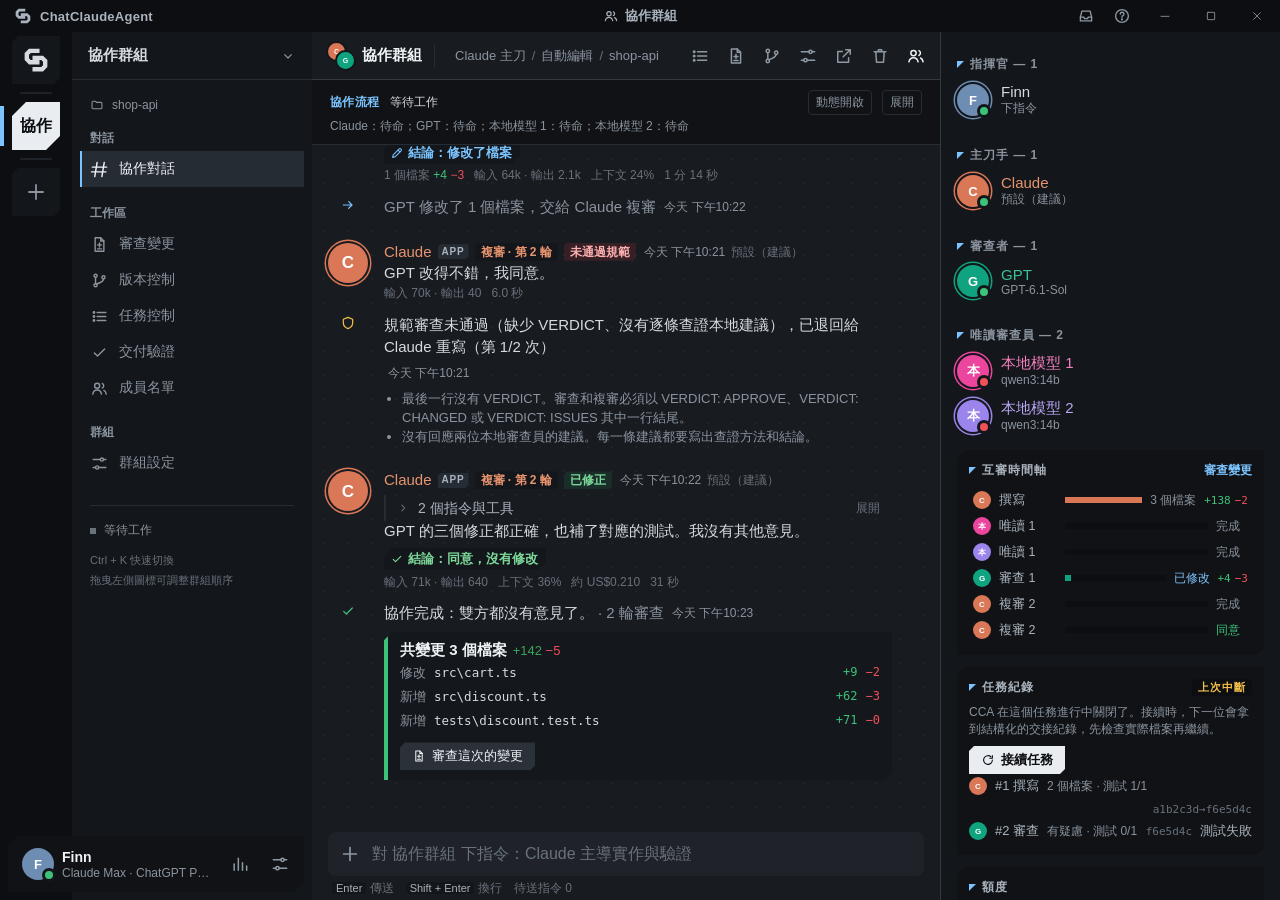
==== ui/index.html @ 68711f3e "feat: add the desktop interface and product icons 原生 JS 介面、主題與產品圖標。" ====
<!doctype html>
<html lang="zh-Hant">
<head>
<meta charset="utf-8">
<meta name="viewport" content="width=device-width, initial-scale=1">
<title>ChatClaudeAgent</title>
<link rel="stylesheet" href="app.css">
<link rel="stylesheet" href="themes.css">
<link rel="icon" href="logo.svg" type="image/svg+xml">
</head>
<body>
<div id="app">
  <header id="titlebar"></header>
  <div id="layout">
    <nav id="rail" class="scroll-thin"></nav>
    <aside id="sidebar"></aside>
    <main id="main"></main>
    <aside id="panel"></aside>
    <div id="userbar"></div>
  </div>
</div>
<div id="layers"></div>
<script src="icons.js"></script>
<script src="md.js"></script>
<script>
  // Outside the desktop app (plain browser preview), or with #mock while developing,
  // a scripted backend stands in for the C++ host.
  if (!(window.chrome && window.chrome.webview) || location.hash.includes('mock')) document.write('<script src="mock.js"><\/script>');
</script>
<script src="workflow.js"></script>
<script src="profile_media.js"></script>
<script src="platform.js"></script>
<script src="collaboration.js"></script>
<script src="quality.js"></script>
<script src="activity.js"></script>
<script src="badge_icons.js"></script>
<script src="badges.js"></script>
<script src="desk.js"></script>
<script src="git.js"></script>
<script src="theme_catalog.js"></script>
<script src="appearance.js"></script>
<script src="extensions.js"></script>
<script src="app.js"></script>
</body>
</html>
---- ui/app.css ----
/* CCA keeps Discord's layout (rail, channel list, chat, member list) but has its own look: the
   Collaboration console. A graphite chassis, white primary actions, one ice-blue signal for focus,
   links and section marks, each squad member's color as identity, chamfered plates instead of
   rounded cards, and hatch stripes where the commander has to act. See the identity section at
   the end of this file. */
:root {
  --bg-rail: #0c0e11;
  --bg-side: #13161a;
  --bg-chat: #181b20;
  --bg-panel: #101215;
  --bg-input: #1f2329;
  --bg-float: #0a0b0d;
  --bg-embed: #14171b;
  --bg-hover: #1c2026;
  --bg-side-hover: #1e2329;
  --bg-selected: #262c33;
  --bg-code: #0f1114;
  --border-code: #252a30;
  --divider: #262c33;
  --line: #313942;
  --text: #d6dbe1;
  --text-muted: #8b949f;
  --text-faint: #69717b;
  --header: #f0f3f6;
  --header-2: #aab3bd;
  --icon: #8f99a4;
  --icon-hover: #e2e7ec;
  --brand: #e9edf1;
  --brand-hover: #ffffff;
  --brand-ink: #0c0e11;
  --brand-soft: rgba(233, 237, 241, .08);
  --signal: #7cc4ff;
  --signal-soft: rgba(124, 196, 255, .14);
  --commander: #6d8db3;
  --green: #3ec27a;
  --green-btn: #2e8f5a;
  --green-btn-hover: #267a4c;
  --red: #f0505a;
  --red-btn: #c9353f;
  --red-btn-hover: #a32a33;
  --yellow: #f5c04a;
  --link: #7cc4ff;
  --gemini: #88b6ff;
  --gemini-name: #88b6ff;
  --gemini-rgb: 136, 182, 255;
  --gray-btn: #2b3138;
  --gray-btn-hover: #38404a;
  --cut: 8px;
  --claude: #d97757;
  --claude-name: #e8946f;
  --codex: #10a37f;
  --codex-name: #3bc495;
  --local1: #eb459e;
  --local1-name: #f47fbd;
  --local2: #9b84ec;
  --local2-name: #b8a6f5;
  --streaming: var(--signal);
  --text-on-color: #ffffff;
  --success-text: #7dd99a;
  --danger-text: #ffb0b1;
  --diff-add-text: #a6e9bb;
  --diff-remove-text: #f8b4b5;
  --scroll-thumb: #262c33;
  --window-close: #e81123;
  --signal-rgb: 124, 196, 255;
  --activity-low: rgba(var(--signal-rgb), .22);
  --activity-mid: rgba(var(--signal-rgb), .42);
  --activity-high: rgba(var(--signal-rgb), .68);
  --badge-ink: var(--brand);
  --badge-copper: #d2aa78;
  --badge-teal: #79b8b0;
  --badge-orange: var(--claude-name);
  --badge-green: var(--codex-name);
  --badge-steel: #a4b9ce;
  --badge-blue: #a8cce5;
  --yellow-rgb: 245, 192, 74;
  --green-rgb: 62, 194, 122;
  --red-rgb: 240, 80, 90;
  --claude-rgb: 217, 119, 87;
  --codex-rgb: 16, 163, 127;
  --local1-rgb: 235, 69, 158;
  --local2-rgb: 155, 132, 236;
  --dot-grid: rgba(255, 255, 255, .035);
  --mask-ink: #000000;
  --font: "gg sans", "Segoe UI", "Microsoft JhengHei UI", "Microsoft JhengHei", "Noto Sans TC", sans-serif;
  --mono: "Cascadia Mono", Consolas, "Microsoft JhengHei UI", monospace;
  /* Theme signature slots (config/themes.json); the native theme leaves them on its own font and signal. */
  --theme-display: var(--font);
  --theme-reading: var(--font);
  --theme-a1: var(--signal);
  --theme-a2: var(--signal);
  --theme-a3: var(--signal);
  --theme-a4: var(--signal);
  --theme-a5: var(--signal);
  --theme-a6: var(--signal);
  --titlebar: 32px;
  color-scheme: dark;
}

* { box-sizing: border-box; }
.activity-card { --activity-cell: 11px; --activity-gap: 3px; }
.activity-head, .activity-summary, .activity-footer, .activity-legend { display: flex; align-items: center; gap: 14px; }
.activity-head { justify-content: space-between; margin-bottom: 12px; }
.activity-head .card-title { margin: 0; }
.activity-tabs { display: flex; gap: 4px; }
.activity-tab { padding: 4px 8px; color: var(--text-muted); font-size: 12px; }
.activity-tab:hover, .activity-tab.sel { color: var(--signal); background: var(--signal-soft); }
.activity-tab:focus-visible { outline: 1px solid var(--signal); outline-offset: 2px; }
.activity-summary { flex-wrap: wrap; color: var(--text-muted); font-size: 12px; margin-bottom: 16px; }
.activity-summary strong { color: var(--text); font-weight: 500; }
.activity-scroll { overflow-x: auto; padding: 3px 3px 6px; }
.activity-calendar { width: max-content; }
.activity-grid, .activity-months { display: grid; gap: var(--activity-gap); }
.activity-grid { grid-template-rows: repeat(7, var(--activity-cell)); }
.activity-cell { display: block; width: var(--activity-cell); height: var(--activity-cell); border-radius: 2px;
  padding: 0; border: 0; background: var(--bg-selected); }
.activity-grid .activity-cell:hover { outline: 1px solid var(--header-2); outline-offset: 1px; }
.activity-cell:focus-visible { outline: 2px solid var(--signal); outline-offset: 1px; }
.activity-cell.level-1 { background: var(--activity-low); }
.activity-cell.level-2 { background: var(--activity-mid); }
.activity-cell.level-3 { background: var(--activity-high); }
.activity-cell.level-4 { background: var(--signal); }
.activity-months { margin-top: 10px; height: 18px; color: var(--text-faint); font-size: 11px; }
.activity-months span { width: 36px; white-space: nowrap; }
.activity-footer { margin-top: 12px; justify-content: space-between; flex-wrap: wrap; font-size: 11px; color: var(--text-muted); }
.activity-legend { gap: 4px; }
.activity-detail { min-height: 18px; }
.activity-note { color: var(--text-faint); font-size: 11px; line-height: 1.6; margin: 8px 0 0; }
.activity-tip { position: fixed; pointer-events: none; z-index: 120; max-width: calc(100vw - 16px); padding: 8px 10px; }
/* Badges are compact profile decorations; the directory follows the graphite/chamfer system. */
.profile-badges { display: flex; align-items: center; flex-wrap: wrap; gap: 3px; margin: 10px 0 4px; }
.profile-badge, .badge-overflow { display: inline-flex; align-items: center; justify-content: center; height: 28px;
  min-width: 28px; padding: 4px; color: var(--text-muted); }
.profile-badge:hover, .badge-overflow:hover { background: var(--bg-selected); color: var(--header); }
.profile-badge:focus-visible, .badge-overflow:focus-visible, .badge-entry:focus-visible {
  outline: 2px solid var(--signal); outline-offset: -2px; }
.profile-badge-art { display: block; flex: none; overflow: visible; }
.badge-overflow { font: 12px var(--mono); }
.modal.badge-modal { width: 740px; max-width: calc(100vw - 32px); }
.badge-summary { color: var(--text-muted); font-size: 12px; margin-bottom: 16px; }
.badge-slot-preview { padding: 12px 16px; background: var(--bg-side); border-left: 2px solid var(--line); margin-bottom: 18px; }
.badge-directory { display: grid; grid-template-columns: minmax(180px, 1fr) minmax(0, 1.15fr); gap: 24px; }
.badge-list { display: flex; flex-direction: column; gap: 3px; }
.badge-entry { display: flex; align-items: center; gap: 12px; padding: 10px 12px; text-align: left; min-height: 54px;
  border-left: 2px solid transparent; }
.badge-entry:hover { background: var(--bg-hover); }
.badge-entry.sel { background: var(--bg-selected); border-left-color: var(--signal); }
.badge-entry.unowned .profile-badge-art { opacity: .55; }
.badge-entry-copy { display: flex; flex-direction: column; gap: 2px; }
.badge-entry-copy strong { color: var(--header); font-size: 13px; font-weight: 600; }
.badge-entry-copy > span { font-size: 11px; color: var(--text-muted); }
.badge-inspect { padding: 20px 0 8px; min-width: 0; }
.badge-inspect h3 { font-size: 20px; margin: 18px 0 10px; color: var(--header); }
.badge-inspect p { font-size: 13px; line-height: 1.65; margin: 8px 0 22px; }
.badge-controls { display: flex; align-items: center; gap: 6px; flex-wrap: wrap; }
.badge-error { color: var(--danger-text); font-size: 13px; margin-top: 12px; }
.badge-local-note { color: var(--text-muted); font-size: 11px; line-height: 1.6; margin: 18px 0 0; }
#userbar .who { text-align: left; }
@media (max-width: 560px) {
  .badge-directory { grid-template-columns: minmax(0, 1fr); gap: 12px; }
  .badge-list { display: grid; grid-template-columns: repeat(2, minmax(0, 1fr)); }
  .badge-entry { padding: 8px; gap: 8px; }
  .badge-inspect { padding: 12px 8px; border-top: 1px solid var(--divider); }
}
html, body { margin: 0; height: 100%; background: var(--bg-rail); color: var(--text); font-family: var(--font);
  font-size: 15px; overflow: hidden; -webkit-font-smoothing: antialiased; }
button { font: inherit; color: inherit; cursor: pointer; border: 0; background: none; padding: 0; }
input, textarea, select { font: inherit; color: inherit; }
a { color: var(--link); text-decoration: none; }
a:hover { text-decoration: underline; }
::selection { background: rgba(var(--signal-rgb), .32); }
::-webkit-scrollbar { width: 8px; height: 8px; }
::-webkit-scrollbar-thumb { background: var(--scroll-thumb); border-radius: 4px; }
::-webkit-scrollbar-track { background: transparent; }
.scroll-thin::-webkit-scrollbar { width: 4px; }
.scroll-thin::-webkit-scrollbar-thumb { background: transparent; }
.scroll-thin:hover::-webkit-scrollbar-thumb { background: var(--scroll-thumb); }
.chat-scroll::-webkit-scrollbar { width: 16px; }
.chat-scroll::-webkit-scrollbar-track { background: var(--bg-side); border: 4px solid var(--bg-chat); border-radius: 8px; }
.chat-scroll::-webkit-scrollbar-thumb { background: var(--scroll-thumb); border: 4px solid transparent; background-clip: padding-box; border-radius: 8px; min-height: 40px; }
:focus-visible { outline: 2px solid var(--link); outline-offset: 1px; }
.mono { font-family: var(--mono); }
.muted { color: var(--text-muted); }
.hidden { display: none !important; }

/* Actual workflow states and one-shot dispatch packets. */
.workflow-host { flex: none; container-type: inline-size; }
.wf { border-bottom: 1px solid var(--divider); background: var(--bg-panel); padding: 9px 18px 7px; }
.wf[hidden] { display: none; }
.wf-head { display: flex; align-items: center; gap: 10px; min-height: 26px; font-size: 12px; }
.wf-title { color: var(--signal); font-weight: 600; flex: none; letter-spacing: .04em; }
.wf-status { color: var(--text); white-space: nowrap; }
.wf-stats { flex: 1; color: var(--text-muted); min-width: 0; overflow: hidden; white-space: nowrap; text-overflow: ellipsis; }
.wf-control { color: var(--text-muted); font-size: 12px; padding: 3px 7px; border: 1px solid var(--divider); border-radius: 4px; white-space: nowrap; }
.wf-control:hover { color: var(--header); border-color: var(--signal); }
.wf-graph { position: relative; height: 88px; }
.wf-with-locals .wf-graph { height: 158px; }
.wf-wires { width: 100%; height: 100%; position: absolute; inset: 0; overflow: visible; }
.wf-wire { fill: none; stroke: var(--text-faint); stroke-width: 1.4; vector-effect: non-scaling-stroke; }
.wf-packets { pointer-events: none; }
.wf-node { position: absolute; top: 12px; left: 8%; width: 21%; height: 60px; padding: 8px 11px; background: var(--bg-side);
  border: 1px solid var(--divider); border-radius: 6px; --wf-color: var(--signal); --wf-rgb: 124,198,255; }
.wf-node[data-agent="claude"] { --wf-color: var(--claude-name); --wf-rgb: 217,119,87; }
.wf-node[data-agent="codex"] { left: 71%; --wf-color: var(--codex-name); --wf-rgb: 16,163,127; }
.wf-node[data-agent="gemini"] { left: 39.5%; --wf-color: var(--gemini-name); --wf-rgb: var(--gemini-rgb); }
.wf-node[data-agent="local1"] { top: 100px; left: 32.5%; width: 16%; height: 52px; --wf-color: var(--local1-name); --wf-rgb: 235,69,158; }
.wf-node[data-agent="local2"] { top: 100px; left: 51.5%; width: 16%; height: 52px; --wf-color: var(--local2-name); --wf-rgb: 155,132,236; }
.wf-node-head { display: flex; align-items: center; gap: 6px; min-width: 0; }
.wf-name { font-weight: 600; color: var(--wf-color); overflow: hidden; text-overflow: ellipsis; white-space: nowrap; font-size: 13px; }
.wf-vendor { font: 10px var(--mono); color: var(--text-faint); flex: none; }
.wf-vendor[hidden] { display: none; }
.wf-node[data-agent^="local"] .wf-vendor { display: none; }
.wf-label { display: block; margin-top: 5px; font-size: 12px; color: var(--text-muted); white-space: nowrap; overflow: hidden; text-overflow: ellipsis; }
.wf-node[data-agent^="local"] .wf-label { margin-top: 2px; font-size: 11px; }
.wf-lamp { position: relative; width: 12px; height: 12px; border: 1px solid var(--wf-color); border-radius: 50%; flex: none;
  color: var(--wf-color); font: 11px/10px var(--mono); text-align: center; }
.wf-node::before { content: ''; position: absolute; inset: -1px; pointer-events: none; border: 1px solid var(--wf-color); border-radius: inherit; opacity: 0; }
.wf-node.wf-active::before { box-shadow: 0 0 8px rgba(var(--wf-rgb), .18); animation: wf-breathe 2.2s ease-in-out infinite; }
.wf-node.wf-active .wf-lamp { background: var(--wf-color); }
.wf-node:is([data-status="thinking"],[data-status="loading"],[data-status="preparing"],[data-status="tool"]) .wf-lamp {
  border-width: 2px; border-right-color: transparent; background: transparent; animation: wf-spin 1s linear infinite; }
.wf-node:is([data-status="waitingUser"],[data-status="paused"],[data-status="retry"]) { --wf-color: var(--yellow); }
.wf-node[data-status="failed"] { --wf-color: var(--red); }
.wf-node:is([data-status="waiting"],[data-status="unavailable"]) { opacity: .65; }
.wf-node[data-status="done"] .wf-lamp { border-color: transparent; }
.wf-caption { color: var(--text-faint); font-size: 11px; line-height: 18px; min-height: 18px; overflow: hidden; white-space: nowrap; text-overflow: ellipsis; }
.wf-compact { display: none; color: var(--text-muted); font-size: 12px; line-height: 22px; }
.wf[data-mode="compact"] .wf-graph, .wf[data-mode="compact"] .wf-caption { display: none; }
.wf[data-mode="compact"] .wf-compact { display: block; }
.wf-still .wf-node::before, .wf-still .wf-lamp { animation: none !important; }
.wf-still .wf-node.wf-active::before { opacity: .7; box-shadow: none; }
@keyframes wf-breathe { 0%,100% { opacity: .3; } 50% { opacity: 1; } }
@keyframes wf-spin { to { transform: rotate(360deg); } }
@media (prefers-reduced-motion: reduce) {
  .wf-node::before, .wf-lamp { animation: none !important; }
  .wf-node.wf-active::before { opacity: .7; box-shadow: none; }
  .wf-packets { display: none; }
}
@container (max-width: 480px) {
  .wf-graph, .wf-caption { display: none; }
  .wf-compact { display: block; }
  .wf { padding: 7px 10px; }
  .wf-head { gap: 6px; flex-wrap: wrap; }
}
@media (max-height: 650px) {
  .wf-graph, .wf-caption { display: none; }
  .wf-compact { display: block; }
}

/* ------------------------------------------------------------ shell */
#app { display: grid; grid-template-rows: var(--titlebar) 1fr; height: 100vh; }
#titlebar { display: flex; align-items: center; background: var(--bg-rail); app-region: drag; -webkit-app-region: drag;
  user-select: none; position: relative; }
#titlebar .tb-title { position: absolute; left: 50%; transform: translateX(-50%); display: flex; align-items: center; gap: 6px;
  font-size: 13px; font-weight: 600; color: var(--header-2); white-space: nowrap; }
#titlebar .tb-title svg { color: var(--header-2); }
#titlebar .tb-left { padding-left: 14px; display: flex; align-items: center; gap: 8px; font-weight: 700; color: var(--header-2);
  font-size: 13px; letter-spacing: .02em; }
#titlebar .tb-right { margin-left: auto; display: flex; align-items: center; height: 100%; app-region: no-drag; -webkit-app-region: no-drag; }
.tb-icon { width: 32px; height: 24px; display: grid; place-items: center; color: var(--icon); border-radius: 4px; position: relative; margin-right: 4px; }
.tb-icon:hover { color: var(--icon-hover); background: var(--bg-side-hover); }
.tb-icon .badge { position: absolute; top: 1px; right: -1px; min-width: 10px; height: 13px; font-size: 10px; padding: 0 3px;
  border: 2px solid var(--bg-rail); border-radius: 8px; }
.win-btn { width: 46px; height: 100%; display: grid; place-items: center; color: var(--icon); }
.win-btn:hover { background: var(--bg-side-hover); color: var(--header); }
.win-btn.close:hover { background: var(--window-close); color: var(--text-on-color); }

#layout { display: grid; grid-template-columns: 72px 240px minmax(0, 1fr) auto; min-height: 0; position: relative; }

/* ------------------------------------------------------------ server rail */
#rail { background: var(--bg-rail); display: flex; flex-direction: column; align-items: center; gap: 8px; padding: 4px 0 76px;
  overflow-y: auto; }
.rail-item { position: relative; width: 72px; display: flex; justify-content: center; }
.rail-pill { position: absolute; left: 0; top: 50%; width: 8px; height: 0; margin-top: 0; border-radius: 0 4px 4px 0; background: var(--header);
  margin-left: -4px; transition: height .15s ease, margin-top .15s ease; }
.rail-item:hover .rail-pill { height: 20px; margin-top: -10px; }
.rail-item.active .rail-pill { height: 40px; margin-top: -20px; }
.rail-item.unread .rail-pill { height: 8px; margin-top: -4px; }
.rail-btn { width: 48px; height: 48px; border-radius: 50%; background: var(--bg-chat); color: var(--text); display: grid; place-items: center;
  transition: border-radius .15s ease, background .15s ease, color .15s ease; overflow: hidden; position: relative; }
.rail-btn:hover, .rail-item.active .rail-btn { border-radius: 16px; background: var(--brand); color: var(--text-on-color); }
.rail-btn.green { color: var(--green); }
.rail-btn.green:hover { background: var(--green); color: var(--text-on-color); }
.rail-sep { width: 32px; height: 2px; border-radius: 1px; background: var(--bg-side-hover); margin: 0 auto; }
.rail-btn .badge { position: absolute; }
.rail-item .badge { position: absolute; bottom: -2px; right: 12px; border: 3px solid var(--bg-rail); }

.badge { min-width: 16px; height: 16px; padding: 0 4px; border-radius: 8px; background: var(--red); color: var(--text-on-color); font-size: 11px;
  font-weight: 700; display: inline-grid; place-items: center; line-height: 1; box-sizing: content-box; }

/* ------------------------------------------------------------ sidebar */
#sidebar { background: var(--bg-side); display: flex; flex-direction: column; min-height: 0; border-top-left-radius: 8px; }
.side-search { height: 48px; padding: 0 10px; display: flex; align-items: center; border-bottom: 1px solid var(--bg-rail);
  box-shadow: 0 1px 0 rgba(4, 4, 5, .2); flex: none; }
.side-search button { width: 100%; height: 28px; border-radius: 4px; background: var(--bg-rail); color: var(--text-muted); font-size: 13px;
  text-align: left; padding: 0 8px; }
.side-list { flex: 1; overflow-y: auto; padding: 8px 8px 76px; }
.side-nav { display: flex; align-items: center; gap: 12px; height: 42px; padding: 0 8px; border-radius: 4px; color: var(--text-muted);
  font-weight: 500; margin-bottom: 2px; width: 100%; text-align: left; }
.side-nav:hover { background: var(--bg-side-hover); color: var(--icon-hover); }
.side-nav.active { background: var(--bg-selected); color: var(--header); }
.side-nav .badge { margin-left: auto; }
.side-head { display: flex; align-items: center; justify-content: space-between; padding: 18px 8px 4px 10px; color: var(--text-muted);
  font-size: 12px; font-weight: 600; letter-spacing: .02em; }
.side-head:hover { color: var(--icon-hover); }
.side-head button { color: var(--text-muted); display: grid; }
.side-head button:hover { color: var(--header); }
.dm { display: flex; align-items: center; gap: 12px; height: 42px; padding: 0 8px; border-radius: 4px; color: var(--text-muted);
  width: 100%; text-align: left; margin: 1px 0; position: relative; }
.dm:hover { background: var(--bg-side-hover); color: var(--icon-hover); }
.dm.active { background: var(--bg-selected); color: var(--header); }
.dm.unread { color: var(--header); }
.dm.unread::before { content: ""; position: absolute; left: -8px; top: 50%; margin-top: -4px; width: 4px; height: 8px;
  border-radius: 0 4px 4px 0; background: var(--header); }
.dm-text { min-width: 0; flex: 1; }
.dm-name { font-size: 15px; font-weight: 500; white-space: nowrap; overflow: hidden; text-overflow: ellipsis; line-height: 20px; }
.dm-sub { font-size: 12px; color: var(--text-muted); white-space: nowrap; overflow: hidden; text-overflow: ellipsis; line-height: 16px; }
.dm .badge { margin-left: auto; }

/* ------------------------------------------------------------ avatars */
.avatar { position: relative; flex: none; border-radius: 50%; display: grid; place-items: center; color: var(--text-on-color); font-weight: 600;
  user-select: none; }
.avatar .avatar-img { width: 100%; height: 100%; border-radius: 50%; object-fit: cover; display: block; }
.inspect-avatar { cursor: pointer !important; }
.member-link { width: 100%; text-align: left; border-radius: 4px; }
.member-link:hover { background: var(--bg-side-hover); }
.group-photo-edit { display: flex; gap: 18px; align-items: center; margin-bottom: 20px; }
.group-photo-edit > div:last-child { display: flex; flex-direction: column; align-items: flex-start; gap: 8px; }
.modal .preview-card { position: static; box-shadow: none; }
.profile-facts { margin-top: 14px; padding-top: 12px; border-top: 1px solid var(--divider); }
.profile-source { display: inline-block; margin-top: 8px; font-size: 12px; }
.crop-stage { position: relative; width: min(320px, 100%); aspect-ratio: 1; overflow: hidden; margin: 0 auto;
  background: var(--bg-rail); border: 1px solid var(--divider); }
.crop-stage canvas { display: block; width: 100%; height: 100%; touch-action: none; cursor: grab; }
.crop-stage canvas:active { cursor: grabbing; }
.crop-circle { position: absolute; inset: 0; border: 2px solid var(--link); border-radius: 50%; pointer-events: none;
  box-shadow: 0 0 0 180px color-mix(in srgb, var(--bg-float) 65%, transparent); }
.crop-zoom { display: flex; align-items: center; gap: 12px; margin: 16px 0 10px; color: var(--text-muted); }
.crop-zoom input { flex: 1; min-width: 0; accent-color: var(--link); }
.crop-error { color: var(--red); font-size: 13px; margin-top: 8px; }
.avatar.claude { background: var(--claude); }
.avatar.codex { background: var(--codex); }
.avatar.local1 { background: var(--local1); }
.avatar.local2 { background: var(--local2); }
.avatar.user { background: var(--brand); }
.avatar.system { background: var(--bg-side); color: var(--header-2); }
.avatar .status { position: absolute; right: -2px; bottom: -2px; width: 14px; height: 14px; border-radius: 50%;
  border: 3px solid var(--bg-side); background: var(--text-faint); box-sizing: border-box; }
.avatar .status.ok { background: var(--green); }
.avatar .status.bad { background: var(--red); }
.avatar .status.busy { background: var(--streaming); }
.avatar .status.wait { background: var(--yellow); }
.group-avatar { position: relative; width: 32px; height: 32px; flex: none; }
.group-avatar .avatar { position: absolute; width: 22px; height: 22px; font-size: 11px; border: 2px solid var(--bg-side); box-sizing: content-box; }
.group-avatar .avatar:first-child { left: -2px; top: -2px; }
.group-avatar .avatar:last-child { right: -2px; bottom: -2px; }

/* ------------------------------------------------------------ user bar */
#userbar { position: absolute; left: 8px; bottom: 8px; width: 296px; height: 56px; background: var(--bg-panel); border-radius: 8px;
  display: flex; align-items: center; gap: 8px; padding: 0 8px; z-index: 5; box-shadow: 0 0 0 1px rgba(255,255,255,.03); }
#userbar .who { flex: 1; min-width: 0; padding: 4px 6px; border-radius: 4px; display: flex; align-items: center; gap: 8px; }
#userbar .who:hover { background: var(--bg-side-hover); }
#userbar .name { font-size: 14px; font-weight: 600; color: var(--header); line-height: 18px; white-space: nowrap; overflow: hidden; text-overflow: ellipsis; }
#userbar .sub { font-size: 12px; color: var(--text-muted); line-height: 14px; white-space: nowrap; overflow: hidden; text-overflow: ellipsis; }
.icon-btn { width: 32px; height: 32px; border-radius: 4px; display: grid; place-items: center; color: var(--icon); flex: none; }
.icon-btn:hover { background: var(--bg-side-hover); color: var(--icon-hover); }
.icon-btn.on { color: var(--header); }
.icon-btn.danger:hover { color: var(--red); }

/* ------------------------------------------------------------ main / chat */
#main { background: var(--bg-chat); display: flex; flex-direction: column; min-width: 0; min-height: 0; }
.chat-head { height: 48px; flex: none; display: flex; align-items: center; gap: 8px; padding: 0 8px 0 16px;
  border-bottom: 1px solid var(--line); box-shadow: 0 1px 0 rgba(4,4,5,.2); min-width: 0; }
.chat-head .title { display: flex; align-items: center; gap: 8px; font-weight: 600; color: var(--header); min-width: 0; flex: none; }
.chat-head .title svg { color: var(--text-faint); flex: none; }
.chat-head .title span { white-space: nowrap; overflow: hidden; text-overflow: ellipsis; }
.head-sep { width: 1px; height: 24px; background: var(--divider); margin: 0 4px; flex: none; }
.head-chips { display: flex; align-items: center; gap: 6px; min-width: 0; overflow: hidden; flex: 1 1 auto; }
.chip { height: 24px; display: inline-flex; align-items: center; gap: 6px; padding: 0 8px; border-radius: 4px; background: var(--bg-side);
  color: var(--header-2); font-size: 13px; font-weight: 500; white-space: nowrap; flex: 0 1 auto; min-width: 0; max-width: 240px; }
.chip > svg, .chip > .avatar, .chip > .dotc, .chip > .spinner { flex: none; }
.chip.keep { flex-shrink: 0; }
.chip.icon-only { padding: 0 6px; }
.chip > span:not(.dotc):not(.switch) { min-width: 3em; }
.chat-head button.title:hover span { text-decoration: underline; }
.chip span { overflow: hidden; text-overflow: ellipsis; }
.chip:hover { background: var(--bg-side-hover); color: var(--header); }
.chip .dotc { width: 8px; height: 8px; border-radius: 50%; flex: none; }
.chip.danger { background: rgba(242, 63, 66, .16); color: var(--danger-text); }
.chip.danger:hover { background: rgba(242, 63, 66, .26); }
.chip.warn { background: rgba(240, 178, 50, .14); color: var(--yellow); }
.chip.live { background: var(--brand-soft); color: var(--signal); }
.chip.toggle .switch { width: 28px; height: 16px; border-radius: 8px; background: var(--text-faint); position: relative; flex: none; transition: background .15s; }
.chip.toggle .switch i { position: absolute; top: 2px; left: 2px; width: 12px; height: 12px; border-radius: 50%; background: var(--text-on-color); transition: left .15s; }
.chip.toggle.on { background: rgba(35, 165, 90, .16); color: var(--success-text); }
.chip.toggle.on .switch { background: var(--green); }
.chip.toggle.on .switch i { left: 14px; }
.daily-tag { height: 18px; padding: 0 6px; border-radius: 4px; font-size: 12px; font-weight: 600; display: inline-flex; align-items: center;
  background: rgba(35, 165, 90, .14); color: var(--success-text); margin-left: 2px; }
.guard-tag { height: 18px; padding: 0 6px; border-radius: 4px; font-size: 12px; font-weight: 600; display: inline-flex;
  align-items: center; margin-left: 2px; background: var(--bg-side); color: var(--header-2); }
.guard-tag.bad { background: rgba(242, 63, 66, .14); color: var(--danger-text); }
.guard-tag.warn { background: rgba(240, 178, 50, .14); color: var(--yellow); }
.guard-tag.ok { background: rgba(35, 165, 90, .14); color: var(--success-text); }
.guard-list { margin: 2px 0 0; padding-left: 18px; font-size: 13px; color: var(--text-muted); line-height: 1.45; }
.head-right { margin-left: auto; display: flex; align-items: center; gap: 4px; flex: none; }
@media (max-width: 800px) { .head-right { gap: 0; } .head-right .icon-btn { width: 28px; } }

.chat-scroll { flex: 1; overflow-y: auto; overflow-x: hidden; min-height: 0; }
.messages { padding-bottom: 24px; }

.welcome { padding: 16px 16px 8px; margin-top: 16px; }
.welcome .avatar { width: 80px; height: 80px; font-size: 34px; }
.welcome h3 { margin: 8px 0 8px; font-size: 32px; line-height: 40px; font-weight: 700; color: var(--header); }
.welcome p { margin: 0 0 8px; color: var(--header-2); line-height: 1.4; max-width: 640px; }
.welcome .row { display: flex; gap: 8px; margin-top: 12px; align-items: center; flex-wrap: wrap; }
.flow { display: flex; flex-wrap: wrap; align-items: center; gap: 6px; margin: 14px 0 6px; color: var(--header-2); font-size: 14px; }
.flow .step { display: inline-flex; align-items: center; gap: 6px; background: var(--bg-side); border-radius: 4px; padding: 4px 8px; }
.flow .step .avatar { width: 18px; height: 18px; font-size: 10px; }
.flow svg { color: var(--text-faint); }
.day-divider { display: flex; align-items: center; margin: 24px 16px 8px; color: var(--text-muted); font-size: 12px; font-weight: 600; }
.day-divider::before, .day-divider::after { content: ""; flex: 1; height: 1px; background: var(--divider); }
.day-divider span { padding: 0 6px; }

.msg { position: relative; padding: 2px 48px 2px 72px; min-height: 22px; line-height: 1.375; font-size: 16px; }
.msg.head { margin-top: 17px; }
.msg:hover { background: var(--bg-hover); }
.msg > .avatar { position: absolute; left: 16px; top: 4px; width: 40px; height: 40px; font-size: 17px; cursor: default; }
.msg .gutter-time { position: absolute; left: 0; width: 64px; text-align: right; top: 5px; font-size: 11px; color: var(--text-faint);
  display: none; user-select: none; }
.msg:not(.head):hover .gutter-time { display: block; }
.msg-header { display: flex; align-items: center; gap: 4px; flex-wrap: wrap; line-height: 22px; }
.msg-author { font-weight: 500; color: var(--header); }
.msg-author.claude { color: var(--claude-name); }
.msg-author.codex { color: var(--codex-name); }
.msg-author.local1 { color: var(--local1-name); }
.msg-author.local2 { color: var(--local2-name); }
.member .mn.local1 { color: var(--local1-name); } .member .mn.local2 { color: var(--local2-name); }
.app-tag { height: 15px; padding: 0 4px; border-radius: 3px; background: var(--brand); color: var(--text-on-color); font-size: 10px; font-weight: 600;
  display: inline-flex; align-items: center; letter-spacing: .02em; margin-left: 2px; }
.phase-tag { height: 18px; padding: 0 6px; border-radius: 4px; font-size: 12px; font-weight: 600; display: inline-flex; align-items: center;
  background: var(--bg-side); color: var(--header-2); margin-left: 2px; }
.phase-tag.write { color: var(--claude-name); }
.phase-tag.review { color: var(--codex-name); }
.phase-tag.recheck { color: var(--claude-name); }
.phase-tag.advise { color: var(--signal); }
.msg-time { font-size: 12px; color: var(--text-muted); margin-left: 4px; }
.msg-model { font-size: 12px; color: var(--text-faint); margin-left: 2px; }
.msg-body { color: var(--text); word-wrap: break-word; overflow-wrap: anywhere; }
.msg-body p { margin: 0; }
.msg-body p + p, .msg-body p + .codeblock, .msg-body .codeblock + p { margin-top: 4px; }
.msg-tools { position: absolute; right: 16px; top: -16px; display: none; background: var(--bg-chat); border-radius: 4px;
  box-shadow: 0 0 0 1px rgba(4,4,5,.15), 0 2px 8px rgba(0,0,0,.2); z-index: 2; }
.msg:hover .msg-tools { display: flex; }
.msg-tools button { width: 32px; height: 32px; display: grid; place-items: center; color: var(--icon); }
.msg-tools button:hover { color: var(--icon-hover); background: var(--bg-side-hover); }

.md-h { font-weight: 700; color: var(--header); margin: 8px 0 4px; line-height: 1.375; }
.md-h1 { font-size: 22px; } .md-h2 { font-size: 19px; } .md-h3 { font-size: 16px; }
.md-list { margin: 4px 0; padding-left: 24px; }
.md-list li { margin: 1px 0; }
.md-list li.nested { margin-left: 20px; list-style-type: circle; }
.md-quote { margin: 4px 0; padding: 0 8px 0 12px; border-left: 4px solid var(--gray-btn); border-radius: 4px; }
.md-hr { border: 0; border-top: 1px solid var(--divider); margin: 8px 0; }
.md-table-wrap { overflow-x: auto; margin: 6px 0; max-width: 100%; }
.md-table { border-collapse: collapse; font-size: 14px; }
.md-table th, .md-table td { border: 1px solid var(--divider); padding: 4px 8px; text-align: left; vertical-align: top; }
.md-table th { background: var(--bg-side); color: var(--header); font-weight: 600; }
code.inline { font-family: var(--mono); font-size: 85%; background: var(--bg-code); border: 1px solid var(--border-code);
  border-radius: 4px; padding: 0 .2em; }
.codeblock { position: relative; margin: 6px 0; max-width: 90%; }
.codeblock pre { margin: 0; background: var(--bg-code); border: 1px solid var(--border-code); border-radius: 4px; padding: 7px 8px;
  font-family: var(--mono); font-size: 14px; line-height: 1.125rem; white-space: pre-wrap; overflow-x: auto; color: var(--header-2); }
.code-copy { position: absolute; top: 6px; right: 6px; font-size: 12px; padding: 2px 8px; border-radius: 4px; background: var(--bg-input);
  color: var(--header-2); opacity: 0; transition: opacity .1s; }
.codeblock:hover .code-copy { opacity: 1; }
.code-copy:hover { color: var(--header); }
.d-add { color: var(--success-text); background: rgba(35, 165, 90, .12); display: inline-block; width: 100%; }
.d-del { color: var(--danger-text); background: rgba(242, 63, 66, .12); display: inline-block; width: 100%; }
.d-hunk { color: var(--signal); }

/* system messages */
.sys { position: relative; padding: 4px 48px 4px 72px; color: var(--text-muted); font-size: 15px; display: flex; align-items: flex-start;
  gap: 4px; flex-wrap: wrap; margin-top: 6px; line-height: 22px; }
.sys:hover { background: var(--bg-hover); }
.sys > .sys-icon { position: absolute; left: 28px; top: 5px; color: var(--text-faint); }
.sys > .sys-icon.green { color: var(--green); }
.sys > .sys-icon.yellow { color: var(--yellow); }
.sys > .sys-icon.red { color: var(--red); }
.sys > .sys-icon.blue { color: var(--signal); }
.sys .who { color: var(--header); font-weight: 500; }
.sys .who.claude { color: var(--claude-name); }
.sys .who.codex { color: var(--codex-name); }
.sys .sys-block { flex-basis: 100%; }
/* A member out of quota: the tag reads 跳過 at a glance, the name keeps the member's identity color. */
.sys-skip .skip-tag { flex: none; margin-right: 8px; padding: 0 6px; font-size: 12px; font-weight: 700; letter-spacing: .08em;
  color: var(--yellow); border: 1px solid rgba(var(--yellow-rgb), .5); background: rgba(var(--yellow-rgb), .1); }
.sys-skip .skip-who { flex: none; margin-right: 6px; font-weight: 600; color: var(--header); }
.sys-skip .skip-who.claude { color: var(--claude-name); }
.sys-skip .skip-who.codex { color: var(--codex-name); }
.sys-skip .skip-who.gemini { color: var(--gemini-name); }

/* embeds */
.embed { margin-top: 4px; max-width: 640px; background: var(--bg-embed); border-left: 4px solid var(--gray-btn); border-radius: 4px;
  padding: 8px 12px 10px 12px; font-size: 14px; line-height: 1.375; }
.embed + .embed { margin-top: 6px; }
.embed.yellow { border-color: var(--yellow); }
.embed.green { border-color: var(--green); }
.embed.red { border-color: var(--red); }
.embed.blue { border-color: var(--brand); }
.embed.claude { border-color: var(--claude); }
.embed.codex { border-color: var(--codex); }
.embed-title { font-weight: 600; color: var(--header); font-size: 15px; display: flex; align-items: center; gap: 6px; }
.embed-sub { color: var(--text-muted); font-size: 13px; margin-top: 2px; }
.embed-field { margin-top: 8px; }
.embed-field-name { font-size: 12px; font-weight: 700; color: var(--header-2); margin-bottom: 2px; }
.embed .codeblock { max-width: 100%; }
.embed .actions { display: flex; flex-wrap: wrap; gap: 8px; margin-top: 10px; }
.embed textarea.feedback { width: 100%; margin-top: 8px; resize: vertical; min-height: 36px; max-height: 160px; background: var(--bg-rail);
  border: 0; border-radius: 4px; padding: 8px 10px; color: var(--text); font-size: 14px; outline: none; }
.embed .resolved { margin-top: 8px; font-size: 13px; color: var(--text-muted); display: flex; align-items: center; gap: 6px; }
.embed .resolved.ok { color: var(--success-text); }
.embed .resolved.no { color: var(--danger-text); }

/* activity (tool calls and file changes) */
.activity { margin-top: 4px; max-width: 720px; border-left: 2px solid var(--divider); padding-left: 10px; }
.act-row { display: flex; align-items: center; gap: 8px; min-height: 26px; font-size: 14px; color: var(--header-2); border-radius: 4px;
  padding: 1px 6px; margin-left: -6px; cursor: default; }
.act-row.expandable { cursor: pointer; }
.act-row.expandable:hover { background: rgba(78, 80, 88, .3); }
.act-row svg { flex: none; color: var(--text-faint); }
.act-row .act-title { flex: none; color: var(--header-2); font-weight: 500; }
.act-row .act-detail { min-width: 0; overflow: hidden; text-overflow: ellipsis; white-space: nowrap; color: var(--text-muted); }
.act-row .act-detail.mono { font-size: 13px; color: var(--header-2); }
.act-row .act-meta { margin-left: auto; flex: none; font-size: 12px; color: var(--text-faint); display: flex; gap: 8px; align-items: center; }
.act-row .ok { color: var(--green); } .act-row .err { color: var(--red); } .act-row .dec { color: var(--yellow); }
.act-row .plus { color: var(--green); font-family: var(--mono); font-size: 12px; } .act-row .minus { color: var(--red); font-family: var(--mono); font-size: 12px; }
.act-row .kind { font-size: 11px; font-weight: 700; padding: 0 5px; border-radius: 3px; background: var(--bg-side); color: var(--header-2); }
.act-row .kind.add { color: var(--success-text); } .act-row .kind.delete { color: var(--danger-text); }
.act-row.act-fold { width: 100%; border: 0; background: none; font-family: inherit; text-align: left; }
.act-row.act-fold .act-title { flex: 1; min-width: 0; overflow-wrap: anywhere; }
.act-row.act-fold:hover { background: rgba(78, 80, 88, .3); }
.act-row.act-fold:focus-visible { outline: 2px solid var(--link); outline-offset: 2px; }
.activity > .msg-body { margin: 4px 0; }
.act-row.act-fold svg { transition: transform .12s; }
.act-row.act-fold.closed svg { transform: rotate(-90deg); }
.msg-body.clamped { max-height: 7.5em; overflow: hidden; -webkit-mask-image: linear-gradient(var(--mask-ink) 55%, transparent); mask-image: linear-gradient(var(--mask-ink) 55%, transparent); }
.fold-btn { background: none; border: 0; padding: 2px 0; color: var(--link); font-size: 13px; cursor: pointer; }
.fold-btn:hover { text-decoration: underline; }
.act-out { margin: 2px 0 6px; }
.act-out pre { margin: 0; background: var(--bg-rail); border-radius: 4px; padding: 6px 8px; font-family: var(--mono); font-size: 12.5px;
  line-height: 1.45; color: var(--header-2); max-height: 320px; overflow: auto; white-space: pre-wrap; word-break: break-all; }
.diff { background: var(--bg-rail); border-radius: 4px; font-family: var(--mono); font-size: 12.5px; line-height: 1.5; max-height: 420px;
  overflow: auto; margin: 2px 0 6px; padding: 4px 0; }
.diff div { padding: 0 10px; white-space: pre-wrap; word-break: break-all; min-height: 1.5em; }
.diff .a { background: rgba(35, 165, 90, .14); color: var(--diff-add-text); }
.diff .r { background: rgba(242, 63, 66, .14); color: var(--diff-remove-text); }
.diff .h { color: var(--signal); background: var(--signal-soft); }
.diff .more { color: var(--link); cursor: pointer; padding: 4px 10px; }
.spin { animation: spin 1s linear infinite; }
@keyframes spin { to { transform: rotate(360deg); } }
.spinner { width: 14px; height: 14px; border: 2px solid rgba(255,255,255,.18); border-top-color: var(--header-2); border-radius: 50%;
  animation: spin .8s linear infinite; flex: none; }

.msg-foot { margin-top: 2px; font-size: 12px; color: var(--text-faint); display: flex; flex-wrap: wrap; gap: 0 10px; }
.msg-foot .plus { color: var(--green); } .msg-foot .minus { color: var(--red); }
.retry-line { font-size: 13px; color: var(--yellow); margin-top: 2px; display: flex; gap: 6px; align-items: center; }
.notice-line { font-size: 13px; color: var(--text-muted); margin-top: 2px; display: flex; gap: 6px; align-items: flex-start; }
.notice-line.warn { color: var(--yellow); }
.notice-line svg { flex: none; margin-top: 1px; }
.verdict { display: inline-flex; align-items: center; gap: 4px; margin-top: 6px; font-size: 13px; font-weight: 600; padding: 2px 8px 2px 6px;
  border-radius: 4px; background: var(--bg-side); }
.verdict.approve { color: var(--success-text); } .verdict.changed { color: var(--signal); } .verdict.issues { color: var(--yellow); }
.status-line { font-size: 13px; color: var(--text-muted); margin-top: 2px; }

.todo-item { display: flex; gap: 8px; align-items: flex-start; font-size: 14px; padding: 2px 0; color: var(--text); }
.todo-item svg { flex: none; margin-top: 2px; }
.todo-item.completed { color: var(--text-muted); text-decoration: line-through; }
.todo-item.completed svg { color: var(--green); }
.todo-item.inProgress svg { color: var(--brand); }
.todo-item.pending svg { color: var(--text-faint); }

.q-block { margin-top: 10px; }
.q-head { display: inline-block; font-size: 11px; font-weight: 700; color: var(--signal); background: var(--brand-soft); padding: 1px 6px; border-radius: 3px; }
.q-text { margin: 4px 0 6px; color: var(--header); font-weight: 500; }
.q-opts { display: flex; flex-direction: column; gap: 4px; }
.q-opt { text-align: left; background: var(--bg-rail); border-radius: 4px; padding: 6px 10px; border: 1px solid transparent; }
.q-opt:hover { background: var(--bg-hover); }
.q-opt.sel { border-color: var(--brand); background: rgba(88, 101, 242, .12); }
.q-opt .q-desc { font-size: 12px; color: var(--text-muted); }
.q-other { width: 100%; margin-top: 4px; background: var(--bg-rail); border: 0; border-radius: 4px; padding: 6px 10px; outline: none; }

/* typing + composer */
.typing { height: 24px; padding: 0 16px 0 16px; display: flex; align-items: center; gap: 6px; font-size: 13px; color: var(--header-2); flex: none; }
.typing b { font-weight: 700; color: var(--header); }
.dots { display: inline-flex; gap: 3px; width: 24px; }
.dots i { width: 5px; height: 5px; border-radius: 50%; background: var(--header-2); animation: dot 1.2s infinite ease-in-out; }
.dots i:nth-child(2) { animation-delay: .15s; } .dots i:nth-child(3) { animation-delay: .3s; }
@keyframes dot { 0%, 60%, 100% { opacity: .3; transform: scale(.8); } 30% { opacity: 1; transform: scale(1); } }
.typing .stop { margin-left: auto; height: 20px; padding: 0 8px; border-radius: 4px; font-size: 12px; font-weight: 600; display: inline-flex;
  align-items: center; gap: 4px; color: var(--danger-text); background: rgba(242, 63, 66, .14); }
.typing .stop:hover { background: rgba(242, 63, 66, .26); }
.composer-wrap { padding: 0 16px 0 16px; flex: none; }
.banner { display: flex; align-items: center; gap: 10px; border-radius: 8px 8px 0 0; padding: 8px 12px; font-size: 14px; }
.banner.danger { background: rgba(242, 63, 66, .16); color: var(--danger-text); }
.banner.warn { background: rgba(240, 178, 50, .12); color: var(--yellow); }
.banner.info { background: var(--bg-side); color: var(--header-2); }
.banner button.link-btn { margin-left: auto; color: var(--header); font-weight: 600; font-size: 13px; }
.banner button.link-btn:hover { text-decoration: underline; }
.composer { display: flex; align-items: flex-start; background: var(--bg-input); border-radius: 8px; min-height: 44px; margin-bottom: 0; }
.banner + .composer { border-top-left-radius: 0; border-top-right-radius: 0; }
.composer .c-btn { width: 44px; height: 44px; display: grid; place-items: center; color: var(--icon); flex: none; }
.composer .c-btn:hover { color: var(--icon-hover); }
.composer textarea { flex: 1; background: transparent; border: 0; outline: none; resize: none; padding: 11px 0; line-height: 22px;
  font-size: 16px; max-height: 50vh; color: var(--text); }
.composer textarea::placeholder { color: var(--text-faint); }
.composer.disabled { opacity: .6; }
.composer-hint { height: 24px; font-size: 12px; color: var(--text-faint); display: flex; align-items: center; gap: 12px; padding: 0 4px; }
.composer-hint kbd { font-family: var(--font); font-size: 11px; background: var(--bg-side); border-radius: 3px; padding: 0 4px; color: var(--header-2); }

/* ------------------------------------------------------------ right panel */
#panel { width: 340px; background: var(--bg-side); overflow-y: auto; min-height: 0; border-left: 1px solid var(--line); }
#panel.collapsed { width: 0; border: 0; overflow: hidden; }
#panel.drawer { position: absolute; right: 0; top: 48px; bottom: 0; z-index: 6; box-shadow: -8px 0 24px rgba(0, 0, 0, .35); }
.profile-banner { height: 120px; position: relative; }
.profile-banner .avatar { position: absolute; left: 16px; bottom: -44px; width: 88px; height: 88px; font-size: 38px;
  border: 6px solid var(--bg-side); box-sizing: content-box; }
.profile-body { padding: 56px 16px 16px; }
.profile-banner .avatar .status, .acct-top .avatar .status, .preview-card .avatar .status { width: 24px; height: 24px; border-width: 5px; right: 0; bottom: 0; }
.profile-name { font-size: 20px; font-weight: 700; color: var(--header); line-height: 24px; }
.profile-handle { font-size: 14px; color: var(--header-2); margin-top: 2px; display: flex; gap: 6px; align-items: center; flex-wrap: wrap; }
.plan-badge { font-size: 12px; font-weight: 600; padding: 1px 6px; border-radius: 4px; background: var(--bg-rail); color: var(--header-2); }
.plan-badge.ok { color: var(--success-text); }
.plan-badge.bad { color: var(--danger-text); }
.card { background: var(--bg-panel); border-radius: 8px; padding: 12px; margin-top: 12px; }
.card-title { font-size: 12px; font-weight: 700; color: var(--header-2); margin-bottom: 8px; display: flex; align-items: center; gap: 6px; }
.card-title .act { margin-left: auto; font-weight: 600; color: var(--link); font-size: 12px; }
.kv { display: flex; justify-content: space-between; gap: 12px; font-size: 13px; padding: 3px 0; }
.kv span:first-child { color: var(--text-muted); flex: none; }
.kv span:last-child { color: var(--text); text-align: right; min-width: 0; overflow: hidden; text-overflow: ellipsis; white-space: nowrap; }
.meter { margin: 6px 0 10px; }
.meter-top { display: flex; justify-content: space-between; font-size: 13px; color: var(--header-2); margin-bottom: 4px; }
.meter-top span:last-child { color: var(--text-muted); font-size: 12px; }
.meter-bar { height: 8px; border-radius: 4px; background: var(--bg-rail); overflow: hidden; }
.meter-fill { height: 100%; border-radius: 4px; background: var(--brand); }
.meter-fill.warn { background: var(--yellow); } .meter-fill.full { background: var(--red); }
.perm-opt { display: flex; gap: 10px; padding: 8px; border-radius: 4px; width: 100%; text-align: left; align-items: flex-start; }
.perm-opt:hover { background: var(--bg-side-hover); }
.perm-opt.sel { background: var(--bg-selected); }
.perm-opt svg { flex: none; margin-top: 2px; color: var(--header-2); }
.perm-opt.danger svg { color: var(--red); }
.perm-opt .pt { font-size: 14px; font-weight: 600; color: var(--header); }
.perm-opt .pd { font-size: 12px; color: var(--text-muted); line-height: 1.35; margin-top: 1px; }
.perm-opt .radio { margin-left: auto; width: 18px; height: 18px; border-radius: 50%; border: 2px solid var(--icon); flex: none; margin-top: 2px; }
.perm-opt.sel .radio { border-color: var(--brand); background: var(--signal); box-shadow: inset 0 0 0 3px var(--bg-panel); }
.member-head { font-size: 12px; font-weight: 600; color: var(--text-muted); padding: 24px 16px 4px; }
.member { display: flex; align-items: center; gap: 12px; padding: 6px 8px; margin: 0 8px; border-radius: 4px; }
.member:hover { background: var(--bg-side-hover); }
.member .avatar { width: 32px; height: 32px; font-size: 14px; }
.member .mn { font-size: 15px; font-weight: 500; }
.member .mn.claude { color: var(--claude-name); } .member .mn.codex { color: var(--codex-name); }
.member .ms { font-size: 12px; color: var(--text-muted); }
.panel-section { padding: 0 16px 16px; }
.file-sum { display: flex; gap: 8px; font-size: 13px; padding: 3px 0; align-items: center; }
.file-sum .p { flex: 1; min-width: 0; overflow: hidden; text-overflow: ellipsis; white-space: nowrap; font-family: var(--mono); font-size: 12.5px; color: var(--text); direction: rtl; text-align: left; }
.file-sum .plus { color: var(--green); font-family: var(--mono); font-size: 12px; } .file-sum .minus { color: var(--red); font-family: var(--mono); font-size: 12px; }
.round-list { display: flex; flex-direction: column; gap: 2px; }
.round-item { display: flex; gap: 8px; align-items: center; font-size: 13px; padding: 3px 0; color: var(--header-2); }
.round-item .avatar { width: 18px; height: 18px; font-size: 10px; }
.round-item .v { margin-left: auto; font-size: 12px; }

/* ------------------------------------------------------------ buttons, inputs */
.btn { height: 32px; padding: 0 16px; border-radius: 4px; font-size: 14px; font-weight: 500; display: inline-flex; align-items: center;
  justify-content: center; gap: 6px; transition: background .1s; color: var(--text-on-color); white-space: nowrap; }
.btn.sm { height: 28px; padding: 0 12px; font-size: 13px; }
.btn.lg { height: 38px; padding: 0 18px; }
.btn.primary { background: var(--brand); } .btn.primary:hover { background: var(--brand-hover); }
.btn.secondary { background: var(--gray-btn); } .btn.secondary:hover { background: var(--gray-btn-hover); }
.btn.success { background: var(--green-btn); } .btn.success:hover { background: var(--green-btn-hover); }
.btn.danger { background: var(--red-btn); } .btn.danger:hover { background: var(--red-btn-hover); }
.btn.ghost { background: transparent; color: var(--header-2); } .btn.ghost:hover { text-decoration: underline; color: var(--header); }
.btn.outline { background: transparent; box-shadow: inset 0 0 0 1px var(--gray-btn); color: var(--header-2); }
.btn.outline:hover { box-shadow: inset 0 0 0 1px var(--icon); color: var(--header); }
.btn:disabled { opacity: .5; cursor: not-allowed; }
.field { margin-bottom: 16px; }
.field label { display: block; font-size: 12px; font-weight: 700; color: var(--header-2); margin-bottom: 8px; }
.field .hint { font-size: 12px; color: var(--text-muted); margin-top: 6px; line-height: 1.4; }
.input { width: 100%; height: 40px; background: var(--bg-rail); border: 0; border-radius: 4px; padding: 0 10px; color: var(--text); outline: none; font-size: 15px; }
textarea.input { height: auto; min-height: 72px; padding: 8px 10px; resize: vertical; font-family: var(--mono); font-size: 13px; }
.input:focus { box-shadow: 0 0 0 1px var(--brand); }
.seg { display: inline-flex; background: var(--bg-rail); border-radius: 4px; padding: 2px; gap: 2px; }
.seg button { height: 28px; padding: 0 12px; border-radius: 3px; font-size: 13px; color: var(--header-2); }
.seg button.sel { background: var(--bg-selected); color: var(--header); }
.check { display: inline-flex; align-items: center; gap: 8px; cursor: pointer; font-size: 14px; color: var(--text); user-select: none; }
.check input { width: 18px; height: 18px; accent-color: var(--brand); }

/* ------------------------------------------------------------ layers */
#layers { position: fixed; inset: 0; pointer-events: none; z-index: 50; }
#layers > * { pointer-events: auto; }
.backdrop { position: fixed; inset: 0; background: rgba(0, 0, 0, .7); display: grid; place-items: center; animation: fade .12s ease; }
@keyframes fade { from { opacity: 0; } }
.modal { width: 480px; max-width: calc(100vw - 32px); max-height: calc(100vh - 64px); background: var(--bg-chat); border-radius: 8px;
  display: flex; flex-direction: column; box-shadow: 0 0 0 1px rgba(32,34,37,.6), 0 2px 10px 0 rgba(0,0,0,.2); animation: pop .15s ease; }
@keyframes pop { from { transform: scale(.96); opacity: 0; } }
.modal.wide { width: 640px; }
.modal-head { padding: 24px 24px 0; }
.modal-head h2 { margin: 0; font-size: 20px; font-weight: 700; color: var(--header); line-height: 24px; }
.modal-head p { margin: 8px 0 0; color: var(--header-2); font-size: 14px; line-height: 1.4; }
.modal-body { padding: 20px 24px; overflow-y: auto; }
.modal-foot { padding: 16px; background: var(--bg-side); border-radius: 0 0 8px 8px; display: flex; justify-content: flex-end; gap: 8px; }
.modal-x { position: absolute; }
.risk-list { margin: 0; padding-left: 20px; color: var(--text); font-size: 14px; line-height: 1.5; }
.risk-list li { margin: 4px 0; }

.popover { position: fixed; background: var(--bg-float); border-radius: 4px; padding: 6px 8px; min-width: 220px; max-width: 340px;
  box-shadow: 0 8px 16px rgba(0,0,0,.24); max-height: 70vh; overflow-y: auto; animation: pop .1s ease; }
.popover.wide { max-width: 640px; width: 600px; max-width: calc(100vw - 24px); }

/* Profiles, laid out like Discord's user popout and full profile. */
.popover.user-popout { width: 300px; max-width: 300px; min-width: 0; padding: 0; border-radius: 8px; overflow: hidden auto;
  max-height: calc(100vh - 16px); background: var(--bg-panel); box-shadow: 0 8px 16px rgba(0, 0, 0, .24), 0 0 0 1px rgba(255, 255, 255, .04); }
.user-popout .up-banner { height: 105px; position: relative; }
.user-popout .up-icon { position: absolute; top: 12px; right: 12px; width: 32px; height: 32px; border-radius: 50%; display: grid;
  place-items: center; background: rgba(0, 0, 0, .55); color: var(--header); }
.user-popout .up-icon:hover { background: rgba(0, 0, 0, .75); }
.user-popout .up-avatar { position: absolute; left: 16px; top: 61px; border-radius: 50%; }
.user-popout .up-avatar .avatar, .full-profile .fp-avatar .avatar { box-sizing: content-box; border: 6px solid var(--bg-panel); }
.user-popout .up-avatar:hover .avatar { filter: brightness(.85); }
.user-popout .avatar .status { width: 24px; height: 24px; border-width: 5px; right: 0; bottom: 0; border-color: var(--bg-panel); }
.full-profile .fp-avatar .avatar .status { width: 32px; height: 32px; border-width: 6px; right: 2px; bottom: 2px; border-color: var(--bg-panel); }
.user-popout .up-body { padding: 52px 16px 16px; }
.up-name { display: block; text-align: left; font-size: 20px; font-weight: 700; color: var(--header); line-height: 24px; word-break: break-word; }
.up-name:hover { text-decoration: underline; }
.up-handle { display: flex; align-items: center; gap: 6px; flex-wrap: wrap; font-size: 14px; color: var(--header-2); margin-top: 2px; }
.up-inner { margin-top: 12px; padding: 12px; border-radius: 8px; background: var(--bg-float); display: flex; flex-direction: column; gap: 12px; }
.up-section .up-label { font-size: 12px; font-weight: 700; color: var(--header); margin-bottom: 6px; }
.up-section .up-text { font-size: 14px; color: var(--text); line-height: 1.4; word-break: break-word; }
.up-section .up-text.mono { font-family: var(--mono); font-size: 13px; }
.up-section .profile-source { display: inline-block; margin-top: 4px; font-size: 12px; }
.up-roles { display: flex; flex-wrap: wrap; gap: 4px; }
.up-role { height: 24px; padding: 0 8px; border-radius: 4px; background: var(--bg-side); font-size: 12px; font-weight: 500;
  color: var(--text); display: inline-flex; align-items: center; gap: 6px; }
.up-role i { width: 12px; height: 12px; border-radius: 50%; flex: none; }
.up-full { display: block; margin-top: 10px; font-size: 13px; color: var(--text-muted); }
.up-full:hover { color: var(--text); text-decoration: underline; }
.up-message { width: 100%; height: 40px; margin-top: 12px; padding: 0 12px; border: 0; border-radius: 8px; background: var(--bg-input);
  color: var(--text); outline: none; }
.up-message::placeholder { color: var(--text-faint); }
.up-note { margin-top: 12px; font-size: 13px; color: var(--text-muted); }

.modal.full-profile { width: 600px; padding: 0; overflow: hidden; background: var(--bg-panel); }
.modal-bare { overflow-y: auto; }
.full-profile .fp-banner { height: 212px; }
.full-profile .fp-head { display: flex; align-items: flex-end; justify-content: space-between; padding: 0 16px; margin-top: -76px; }
.full-profile .fp-avatar { border-radius: 50%; }
.full-profile .fp-actions { display: flex; gap: 8px; padding-bottom: 8px; }
.full-profile .fp-actions .btn { display: inline-flex; align-items: center; gap: 6px; }
.full-profile .fp-id { padding: 8px 16px 0; }
.full-profile .fp-name { font-size: 24px; font-weight: 700; color: var(--header); line-height: 30px; word-break: break-word; }
.fp-tabs { display: flex; gap: 24px; margin: 16px 16px 0; border-bottom: 1px solid var(--divider); }
.fp-tab { height: 40px; font-size: 14px; font-weight: 500; color: var(--header-2); border-bottom: 2px solid transparent; margin-bottom: -1px; }
.fp-tab:hover { color: var(--text); }
.fp-tab.sel { color: var(--header); border-bottom-color: var(--header); }
.fp-pane { padding: 16px 16px 24px; min-height: 180px; display: flex; flex-direction: column; gap: 16px; }
.fp-group { display: flex; align-items: center; gap: 12px; padding: 8px; border-radius: 6px; text-align: left; }
.fp-group:hover { background: var(--bg-hover); }
.fp-group-name { font-size: 16px; font-weight: 500; color: var(--header); }
.fp-group-sub { font-size: 13px; color: var(--text-muted); }
.pop-cols { display: grid; grid-template-columns: 1fr 1fr; gap: 8px; }
.pop-title { font-size: 12px; font-weight: 700; color: var(--header-2); padding: 6px 8px 4px; }
.pop-item { width: 100%; text-align: left; padding: 6px 8px; border-radius: 2px; font-size: 14px; color: var(--header-2); display: flex; gap: 8px; align-items: flex-start; }
.pop-item:hover { background: var(--bg-selected); color: var(--header); }
.pop-item:hover .pd { color: var(--header-2); }
.pop-item .pd { font-size: 12px; color: var(--text-muted); line-height: 1.3; }
.pop-item.sel { color: var(--header); }
.pop-item .tick { margin-left: auto; flex: none; }
.pop-sep { height: 1px; background: var(--divider); margin: 4px 4px; }
.pop-row { display: flex; flex-wrap: wrap; gap: 4px; padding: 4px 8px 6px; }
.pop-row button { height: 24px; padding: 0 8px; border-radius: 3px; font-size: 12px; background: var(--bg-side); color: var(--header-2); }
.pop-row button.sel { background: var(--signal-soft); color: var(--signal); box-shadow: inset 0 -2px var(--signal); }
.tooltip { position: fixed; background: var(--bg-float); color: var(--header); font-size: 14px; font-weight: 500; padding: 6px 10px;
  border-radius: 4px; pointer-events: none !important; box-shadow: 0 8px 16px rgba(0,0,0,.24);
  max-width: min(480px, calc(100vw - 16px)); max-height: calc(100vh - 16px); overflow: hidden;
  white-space: pre-wrap; overflow-wrap: anywhere; line-height: 1.4; z-index: 100; }

.toasts { position: fixed; right: 16px; bottom: 16px; display: flex; flex-direction: column; gap: 8px; align-items: flex-end; }
.toast { background: var(--bg-float); color: var(--header); border-radius: 6px; padding: 10px 14px; font-size: 14px; max-width: 420px;
  display: flex; gap: 8px; align-items: flex-start; box-shadow: 0 8px 16px rgba(0,0,0,.3); animation: pop .15s ease; line-height: 1.35; }
.toast.error svg { color: var(--red); } .toast.ok svg { color: var(--green); } .toast.info svg { color: var(--signal); }
.toast svg { flex: none; margin-top: 1px; }

/* ------------------------------------------------------------ user settings (Discord-style full screen) */
.settings-layer { position: fixed; inset: var(--titlebar) 0 0 0; z-index: 30; display: flex; background: var(--bg-chat); animation: fade .12s ease; }
.settings-side { flex: 1 0 218px; background: var(--bg-side); display: flex; justify-content: flex-end; overflow-y: auto; }
.settings-side nav { width: 218px; padding: 60px 6px 60px 20px; }
.ss-group { font-size: 12px; font-weight: 700; color: var(--text-muted); padding: 6px 10px; margin-top: 4px; }
.ss-item { display: flex; align-items: center; gap: 8px; width: 100%; text-align: left; padding: 6px 10px; border-radius: 4px; font-size: 15px;
  font-weight: 500; color: var(--header-2); margin-bottom: 2px; }
.ss-item:hover { background: var(--bg-side-hover); color: var(--icon-hover); }
.ss-item.sel { background: var(--bg-selected); color: var(--header); }
.ss-item .avatar { width: 20px; height: 20px; font-size: 10px; }
.ss-sep { height: 1px; background: var(--divider); margin: 8px 10px; }
.settings-main { flex: 1 1 800px; min-width: 0; overflow-y: auto; display: flex; container-type: inline-size; }
.settings-content { width: 100%; min-width: 0; max-width: 760px; padding: 60px 40px 80px; }
.settings-content h2 { margin: 0 0 20px; font-size: 20px; color: var(--header); }
.settings-content h3 { margin: 28px 0 8px; font-size: 12px; font-weight: 700; color: var(--header-2); letter-spacing: .02em; }
.settings-content .lead { color: var(--header-2); font-size: 14px; line-height: 1.5; margin: -8px 0 16px; }
.about-versions { display: grid; grid-template-columns: minmax(0, 1fr) max-content; gap: 10px 24px;
  width: 100%; max-width: 420px; margin: 0; font-size: 14px; line-height: 1.5; }
.about-versions dt { color: var(--text-muted); }
.about-versions dd { margin: 0; color: var(--text); text-align: right; font-variant-numeric: tabular-nums; }
.about-section .about-intro { margin: 24px 0 0; color: var(--header-2); font-size: 14px; line-height: 1.8; }
.about-section h3 { margin: 28px 0 10px; font-size: 14px; }
.about-section .about-copy { margin: 0; color: var(--text-muted); font-size: 14px; line-height: 1.8; }
.settings-close { flex: 0 0 72px; padding-top: 60px; display: flex; flex-direction: column; align-items: center; gap: 8px; color: var(--icon); font-size: 13px; font-weight: 600; }
.settings-close button { width: 36px; height: 36px; border-radius: 50%; border: 2px solid var(--icon); display: grid; place-items: center; color: var(--icon); }
.settings-close button:hover { background: rgba(255,255,255,.06); color: var(--header); border-color: var(--header); }
.profile-edit { display: grid; grid-template-columns: minmax(0, 1fr) 300px; gap: 32px; align-items: start; }
@container (max-width: 740px) {
  .profile-edit { grid-template-columns: minmax(0, 1fr); gap: 20px; }
  .profile-edit .preview-card { position: static; width: 100%; max-width: 300px; }
  .settings-content { padding: 36px 20px 60px; }
  .settings-close { flex-basis: 52px; padding-top: 36px; }
}
.pe-form .field { margin-bottom: 20px; }
.pe-row { display: flex; gap: 8px; flex-wrap: wrap; align-items: center; }
.swatches { display: flex; gap: 8px; flex-wrap: wrap; align-items: center; margin-top: 10px; }
.swatch { width: 32px; height: 32px; border-radius: 4px; border: 2px solid transparent; position: relative; }
.swatch.sel { border-color: var(--header); }
.swatch.sel::after { content: ""; position: absolute; inset: 3px; border: 2px solid var(--bg-chat); border-radius: 2px; }
.color-input { width: 44px; height: 32px; padding: 0; border: 0; background: none; cursor: pointer; }
.preview-card { background: var(--bg-float); border-radius: 8px; overflow: hidden; box-shadow: 0 8px 16px rgba(0,0,0,.24); position: sticky; top: 0; }
.preview-card .pc-banner { height: 106px; }
.preview-card .pc-avatar { padding: 0 16px; margin-top: -42px; }
.preview-card .pc-avatar .avatar { width: 80px; height: 80px; font-size: 34px; border: 6px solid var(--bg-float); box-sizing: content-box; }
.preview-card .pc-body { margin: 12px 16px 16px; background: var(--bg-rail); border-radius: 8px; padding: 12px; }
.preview-card .pc-name { font-size: 20px; font-weight: 700; color: var(--header); line-height: 24px; word-break: break-word; }
.preview-card .pc-sub { font-size: 14px; color: var(--header-2); margin-top: 2px; }
.preview-card .pc-sep { height: 1px; background: var(--divider); margin: 12px 0; }
.preview-card .pc-label { font-size: 12px; font-weight: 700; color: var(--header-2); margin-bottom: 4px; }
.preview-card .pc-text { font-size: 14px; color: var(--text); line-height: 1.4; }
.persona-list { display: flex; flex-direction: column; gap: 8px; }
.persona-card { display: flex; gap: 12px; align-items: flex-start; padding: 12px; border-radius: 8px; background: var(--bg-side); border: 1px solid transparent;
  width: 100%; text-align: left; }
.persona-card:hover { background: var(--bg-side-hover); }
.persona-card.sel { border-color: var(--brand); background: rgba(88, 101, 242, .1); }
.persona-card .pp-main { flex: 1; min-width: 0; }
.persona-card .pp-name { font-weight: 600; color: var(--header); display: flex; gap: 8px; align-items: center; flex-wrap: wrap; }
.persona-card .pp-sum { font-size: 13px; color: var(--text-muted); margin-top: 3px; line-height: 1.4; }
.persona-card .pp-actions { display: flex; gap: 6px; flex: none; }
.persona-card .radio { width: 20px; height: 20px; border-radius: 50%; border: 2px solid var(--icon); flex: none; margin-top: 2px; }
.persona-card.sel .radio { border-color: var(--brand); background: var(--signal); box-shadow: inset 0 0 0 3px var(--bg-panel); }
.tag { font-size: 11px; font-weight: 700; padding: 1px 6px; border-radius: 3px; background: var(--bg-rail); color: var(--header-2); }
.select { height: 40px; background: var(--bg-rail); border: 0; border-radius: 4px; padding: 0 10px; color: var(--text); font-size: 15px; outline: none; min-width: 220px; }
.daily-grid { display: grid; grid-template-columns: repeat(auto-fill, minmax(300px, 1fr)); gap: 16px; }
details.prompt-view summary { cursor: pointer; color: var(--link); font-size: 13px; margin-top: 8px; }
details.prompt-view pre { white-space: pre-wrap; background: var(--bg-rail); border-radius: 4px; padding: 10px; font-size: 13px; line-height: 1.5;
  color: var(--header-2); max-height: 320px; overflow: auto; font-family: var(--font); }

/* ------------------------------------------------------------ sign-in gate */
.gate { position: fixed; inset: var(--titlebar) 0 0 0; background: var(--bg-rail); display: grid; place-items: center; z-index: 40; overflow-y: auto; }
.gate-card { width: 560px; max-width: calc(100vw - 32px); background: var(--bg-chat); border-radius: 8px; padding: 32px;
  box-shadow: 0 2px 10px rgba(0,0,0,.2); margin: 24px 0; }
.gate-card h1 { margin: 16px 0 6px; font-size: 24px; color: var(--header); text-align: center; }
.gate-card > p { margin: 0 0 20px; color: var(--header-2); text-align: center; font-size: 15px; line-height: 1.4; }
.gate-logo { display: block; margin: 0 auto; width: 64px; height: 64px; }
.gate-row { display: flex; gap: 12px; padding: 14px; background: var(--bg-side); border-radius: 8px; margin-top: 10px; align-items: flex-start; }
.gate-row .avatar { width: 40px; height: 40px; font-size: 17px; }
.gate-row .gr-main { flex: 1; min-width: 0; }
.gate-row .gr-name { font-weight: 600; color: var(--header); display: flex; gap: 8px; align-items: center; }
.gate-row .gr-msg { font-size: 13px; color: var(--text-muted); margin-top: 3px; line-height: 1.4; }
.gate-row .gr-actions { display: flex; gap: 8px; margin-top: 10px; flex-wrap: wrap; }
.gate-row .gr-state { flex: none; display: grid; place-items: center; width: 24px; height: 24px; }
.gate-row .gr-state .ok { color: var(--green); } .gate-row .gr-state .bad { color: var(--red); }
.install-cmd { margin-top: 8px; }
.gate-foot { margin-top: 18px; font-size: 12px; color: var(--text-faint); text-align: center; line-height: 1.5; }

/* ------------------------------------------------------------ pages (plugins, account) */
.page { flex: 1; overflow-y: auto; min-height: 0; }
.page-inner { padding: 20px 24px 32px; max-width: 1000px; }
.tabs { display: flex; gap: 8px; align-items: center; }
.tab { height: 24px; padding: 0 8px; border-radius: 4px; color: var(--header-2); font-size: 15px; font-weight: 500; display: inline-flex; align-items: center; gap: 6px; }
.tab:hover { background: var(--bg-side-hover); color: var(--icon-hover); }
.tab.sel { background: var(--bg-selected); color: var(--header); }
.tab .badge { background: var(--bg-rail); color: var(--header-2); }
.searchbox { position: relative; }
.searchbox input { width: 100%; height: 34px; background: var(--bg-rail); border: 0; border-radius: 4px; padding: 0 34px 0 10px; outline: none; font-size: 15px; }
.searchbox svg { position: absolute; right: 9px; top: 7px; color: var(--icon); }
.list-head { font-size: 12px; font-weight: 600; color: var(--header-2); margin: 20px 0 8px; display: flex; align-items: center; gap: 8px; }
.list-head .act { margin-left: auto; }
.prow { display: flex; gap: 12px; align-items: center; padding: 12px 10px; border-top: 1px solid var(--divider); border-radius: 0; }
.prow:hover { background: var(--bg-hover); border-radius: 8px; border-top-color: transparent; }
.prow:hover + .prow { border-top-color: transparent; }
.prow .p-icon { width: 40px; height: 40px; border-radius: 12px; display: grid; place-items: center; font-weight: 700; font-size: 16px; color: var(--text-on-color); flex: none; }
.prow .p-main { flex: 1; min-width: 0; }
.prow .p-name { font-weight: 600; color: var(--header); display: flex; gap: 8px; align-items: center; flex-wrap: wrap; }
.prow .p-desc { font-size: 13px; color: var(--text-muted); margin-top: 2px; display: -webkit-box; -webkit-line-clamp: 2; -webkit-box-orient: vertical;
  overflow: hidden; line-height: 1.35; }
.prow .p-meta { font-size: 12px; color: var(--text-faint); margin-top: 3px; }
.for-tag { font-size: 11px; font-weight: 700; padding: 1px 6px; border-radius: 3px; display: inline-flex; align-items: center; gap: 4px; }
.for-tag.claude { background: rgba(217, 119, 87, .16); color: var(--claude-name); }
.for-tag.codex { background: rgba(16, 163, 127, .16); color: var(--codex-name); }
.inst-tag { font-size: 11px; font-weight: 700; padding: 1px 6px; border-radius: 3px; background: rgba(35,165,90,.16); color: var(--success-text); }
.empty { text-align: center; color: var(--text-muted); padding: 48px 16px; font-size: 14px; line-height: 1.5; }
.empty svg { color: var(--text-faint); margin-bottom: 8px; }
.acct-grid { display: grid; grid-template-columns: repeat(auto-fill, minmax(380px, 1fr)); gap: 16px; }
.acct-card { background: var(--bg-side); border-radius: 8px; overflow: hidden; }
.acct-card .banner-strip { height: 60px; }
.acct-card .acct-top { display: flex; gap: 12px; align-items: flex-end; padding: 0 16px; margin-top: -28px; }
.acct-card .acct-top .avatar { width: 64px; height: 64px; font-size: 26px; border: 5px solid var(--bg-side); box-sizing: content-box; }
.acct-card .acct-body { padding: 10px 16px 16px; }
.acct-card .acct-name { font-size: 18px; font-weight: 700; color: var(--header); padding-bottom: 4px; }

/* daily usage */
.stat-row { display: grid; grid-template-columns: repeat(auto-fit, minmax(130px, 1fr)); gap: 8px; margin-bottom: 10px; }
.stat-tile { background: var(--bg-side); border-radius: 6px; padding: 10px 12px; }
.stat-tile .st-label { font-size: 12px; color: var(--text-muted); }
.stat-tile .st-value { font-size: 22px; font-weight: 700; color: var(--header); margin-top: 2px; }
.stat-tile .st-sub { font-size: 12px; color: var(--text-faint); margin-top: 2px; }
.chart-legend { display: flex; gap: 14px; font-size: 12px; color: var(--header-2); margin: 4px 0 2px; }
.chart-legend span { display: inline-flex; align-items: center; gap: 6px; }
.chart-legend .dotc, .tip-row .dotc { width: 8px; height: 8px; border-radius: 2px; display: inline-block; }
.usage-chart { width: 100%; height: auto; display: block; }
.usage-chart .grid { stroke: var(--divider); stroke-width: 1; opacity: .6; }
.usage-chart .axis { fill: var(--text-muted); font-size: 10px; font-family: var(--font); }
.chart-tip { min-width: 180px; font-size: 13px; font-weight: 400; z-index: 60; }
.tip-row { display: flex; gap: 6px; align-items: center; }

/* Long descriptions must not squeeze the checkbox itself. */
.check > input[type="checkbox"] { flex-shrink: 0; }

/* Shared task record in the group panel, and the live Claude usage switch. */
.task-card .card-title .tag { margin-left: auto; }
.tag.warn { color: var(--yellow); }
.task-row { display: flex; gap: 8px; align-items: center; font-size: 13px; padding: 3px 0; color: var(--header-2); flex-wrap: wrap; }
.task-row .avatar { width: 18px; height: 18px; font-size: 10px; }
.task-row .muted { font-size: 12px; }
.task-rev { margin-left: auto; font-size: 11px; color: var(--text-faint); }
.live-usage { margin-top: 10px; padding-top: 8px; border-top: 1px solid var(--divider); }
.check-row { display: flex; gap: 8px; align-items: center; font-size: 13px; color: var(--header-2); cursor: pointer; margin-bottom: 4px; }
.warn-text { color: var(--yellow); }

/* Task evidence and ordered agents use the existing panel density and palette. */
/* Name, backend and role share a row; ordering, model and API limits take the full width. */
.pipeline-node { margin: 10px 0; display: grid; grid-template-columns: repeat(3, minmax(0, 1fr)); gap: 0 12px; align-items: end; }
.pipeline-node > * { grid-column: 1 / -1; }
.pipeline-node > .field:nth-child(2), .pipeline-node > .field:nth-child(3), .pipeline-node > .field:nth-child(4) { grid-column: auto; }
.pipeline-node .field { margin-bottom: 10px; }
.pipeline-node .select { width: 100%; min-width: 0; max-width: 100%; }
.pipeline-editor + .btn { margin: 2px 0 18px; }
.pipeline-order { display: flex; align-items: center; gap: 8px; margin-bottom: 12px; }
/* The dialog body already scrolls; a second scroll area here cut the next agent off right at the "新增代理" button. */
.pipeline-editor { padding-right: 4px; }
.pipeline-model-choice { display: flex; gap: 8px; align-items: center; }
.pipeline-model-choice .select { flex: 1; min-width: 0; width: 0; }
.pipeline-model-choice .btn { flex: none; }
.pipeline-node > .hint { margin: -4px 0 12px; overflow-wrap: anywhere; }
.task-picture { display: block; max-width: 360px; margin: 10px 0; text-align: left; }
.task-picture img { max-width: 100%; max-height: 220px; object-fit: contain; border: 1px solid var(--divider); border-radius: 4px; }
.task-picture-full { display: block; max-width: 100%; max-height: 70vh; object-fit: contain; }
.task-record { white-space: pre-wrap; overflow-wrap: anywhere; font: 12px var(--mono); }
.task-pictures { display: grid; grid-template-columns: repeat(auto-fit, minmax(100px, 1fr)); gap: 6px; }

/* ------------------------------------------------------------ squad console identity
   Shapes: chamfered plates (two cut corners) replace rounded cards, buttons and tags. Avatars stay
   round so people still read as people. Outer box-shadows are clipped by clip-path, so focus rings
   on plates are drawn inset. */
.btn, .chip, .card, .embed, .verdict, .q-opt, .seg, .modal, .wf-node, .perm-opt, .input, .select, .banner, .toast,
.stat-tile, .flow .step, .act-out pre, .diff, .codeblock pre {
  --c: var(--cut);
  border-radius: 0;
  clip-path: polygon(var(--c) 0, 100% 0, 100% calc(100% - var(--c)), calc(100% - var(--c)) 100%, 0 100%, 0 var(--c));
}
.chip, .btn.sm, .seg, .perm-opt, .input, .select, .flow .step { --c: 5px; }
.tag, .app-tag, .phase-tag, .guard-tag, .daily-tag, .plan-badge, .act-row .kind, .q-head {
  border-radius: 0; clip-path: polygon(3px 0, 100% 0, 100% calc(100% - 3px), calc(100% - 3px) 100%, 0 100%, 0 3px);
}
.modal { --c: 14px; box-shadow: none; }
.btn:focus-visible, .chip:focus-visible, .perm-opt:focus-visible, .q-opt:focus-visible { outline: none; box-shadow: inset 0 0 0 2px var(--signal); }
.btn.primary:focus-visible, .rail-btn:focus-visible { box-shadow: inset 0 0 0 2px var(--brand-ink), inset 0 0 0 4px var(--signal); }
.input:focus { box-shadow: inset 0 0 0 1px var(--signal); }
.popover { border-radius: 2px; box-shadow: 0 0 0 1px var(--line), 0 12px 28px rgba(0, 0, 0, .5); }
.tooltip { border-radius: 2px; box-shadow: 0 0 0 1px var(--line); }
::selection { background: rgba(var(--signal-rgb), .32); }
::-webkit-scrollbar-thumb, .scroll-thin:hover::-webkit-scrollbar-thumb { background: var(--scroll-thumb); }
.chat-scroll::-webkit-scrollbar-thumb { background: var(--scroll-thumb); border-radius: 0; }
.chat-scroll::-webkit-scrollbar-track { background: transparent; border-radius: 0; }
.check input, .crop-zoom input { accent-color: var(--signal); }

/* Primary actions are white plates with dark text; the signal blue marks focus, links and progress. */
.btn.primary { background: var(--brand); color: var(--brand-ink); font-weight: 600; }
.btn.primary:hover { background: var(--brand-hover); }
.btn.secondary { color: var(--header); }
.meter-fill { background: var(--signal); border-radius: 0; }
.meter-bar { border-radius: 0; }
.perm-opt.sel { background: var(--bg-selected); box-shadow: inset 2px 0 0 var(--signal); }
.perm-opt.sel .radio, .persona-card.sel .radio { border-color: var(--signal); background: var(--signal); box-shadow: inset 0 0 0 3px var(--bg-panel); }
.q-opt.sel { border-color: var(--signal); background: var(--signal-soft); }
.q-head, .chip.live { background: var(--signal-soft); color: var(--signal); }
.todo-item.inProgress svg, .toast.info svg { color: var(--signal); }
.app-tag { background: var(--bg-selected); color: var(--header-2); letter-spacing: .08em; }
.avatar.user { background: var(--commander); }
.wf-title { color: var(--signal); }
.wf-node.wf-active::before { box-shadow: none; }
.wf-node { --wf-color: var(--signal); --wf-rgb: var(--signal-rgb); }
.wf-node[data-agent="claude"] { --wf-rgb: var(--claude-rgb); }
.wf-node[data-agent="codex"] { --wf-rgb: var(--codex-rgb); }
.wf-node[data-agent="local1"] { --wf-rgb: var(--local1-rgb); }
.wf-node[data-agent="local2"] { --wf-rgb: var(--local2-rgb); }

/* The sign-in and account surfaces belong to the same console as the chat. */
.gate-card, .gate-row, .acct-card, .prow .p-icon, .banner-strip, .install-cmd, .task-picture img {
  border-radius: 0;
}
.gate-card, .acct-card { clip-path: polygon(var(--cut) 0, 100% 0, 100% calc(100% - var(--cut)), calc(100% - var(--cut)) 100%, 0 100%, 0 var(--cut)); box-shadow: none; }
.gate-row { border-inline-start: 2px solid var(--line); }
.gate-row:has(.avatar.claude) { border-inline-start-color: var(--claude); }
.gate-row:has(.avatar.codex) { border-inline-start-color: var(--codex); }
.prow:hover { border-radius: 0; }
.select:focus-visible, .rail-btn:focus-visible, .seg button:focus-visible { outline: none; box-shadow: inset 0 0 0 2px var(--signal); }
.rail-btn:focus-visible { box-shadow: inset 0 0 0 2px var(--brand-ink), inset 0 0 0 4px var(--signal); }
.seg button.sel { background: var(--signal-soft); color: var(--signal); }

/* The server rail: chamfered squares whose cut grows on hover, instead of circles that turn into squircles. */
.rail-btn, .rail-btn:hover, .rail-item.active .rail-btn {
  border-radius: 0; clip-path: polygon(var(--rc) 0, 100% 0, 100% calc(100% - var(--rc)), calc(100% - var(--rc)) 100%, 0 100%, 0 var(--rc));
  transition: clip-path .18s ease, background .15s ease, color .15s ease;
}
.rail-btn { --rc: 6px; background: var(--bg-side); }
.rail-btn:hover, .rail-item.active .rail-btn { --rc: 14px; background: var(--brand); color: var(--brand-ink); }
.rail-btn.green:hover { background: var(--green); color: var(--brand-ink); }
.rail-pill { border-radius: 0; background: var(--signal); }
/* Each project group owns a stable rail position; private conversations stay behind Home. */
.rail-item { flex: none; }
.rail-group { font-size: 16px; font-weight: 650; letter-spacing: .02em; }
.rail-group img { display: block; width: 100%; height: 100%; object-fit: cover; pointer-events: none; }
.rail-group > span { pointer-events: none; }
.rail-btn:focus-visible { outline: none; box-shadow: inset 0 0 0 2px var(--signal); }
.rail-create { color: var(--text-muted); }
.rail-item .rail-pending { pointer-events: none; z-index: 1; }
.rail-item.active.unread .rail-pill { height: 40px; margin-top: -20px; }
.rail-item.drop-before::before, .rail-item.drop-after::after { content: ''; position: absolute; left: 12px; right: 12px;
  height: 2px; background: var(--signal); pointer-events: none; }
.rail-item.drop-before::before { top: -5px; }
.rail-item.drop-after::after { bottom: -5px; }
.group-nav-heading { display: flex; align-items: center; justify-content: space-between; gap: 10px; min-height: 48px;
  padding: 0 16px; border-bottom: 1px solid var(--divider); text-align: left; flex: none; }
.group-nav-heading strong { min-width: 0; overflow: hidden; text-overflow: ellipsis; white-space: nowrap; font-size: 15px; }
.group-nav-heading svg { flex: none; color: var(--text-muted); }
.group-nav-heading:hover { background: var(--bg-side-hover); }
.group-nav-heading:focus-visible, .group-nav-link:focus-visible, .group-menu-action:focus-visible {
  outline: 2px solid var(--signal); outline-offset: -2px; }
.group-nav-project { display: flex; align-items: center; gap: 8px; padding: 10px 10px 0; color: var(--text-muted); font-size: 12px; }
.group-nav-project svg { flex: none; }
.group-nav-project span { white-space: nowrap; overflow: hidden; text-overflow: ellipsis; }
.group-nav-link { display: flex; align-items: center; gap: 10px; width: 100%; min-height: 36px; padding: 8px 10px;
  text-align: left; color: var(--text-muted); font-size: 14px; }
.group-nav-link svg { flex: none; }
.group-nav-link:hover { background: var(--bg-side-hover); color: var(--header); }
.group-nav-link.active { background: var(--bg-selected); color: var(--header); border-left: 2px solid var(--signal); padding-left: 8px; }
.group-nav-status { display: flex; align-items: center; gap: 8px; margin: 24px 10px 12px; padding-top: 16px;
  border-top: 1px solid var(--divider); color: var(--text-muted); font-size: 12px; }
.group-nav-status i { width: 6px; height: 6px; background: var(--text-faint); flex: none; }
.group-nav-status i.busy { background: var(--signal); }
.group-nav-hint { color: var(--text-faint); font-size: 11px; line-height: 1.8; padding: 0 10px; }
.group-menu { width: 236px; }
.group-menu .pop-title { overflow: hidden; text-overflow: ellipsis; white-space: nowrap; }
.group-menu-action { display: block; width: 100%; padding: 8px 10px; text-align: left; font-size: 13px; }
.group-menu-action:hover { background: var(--bg-selected); }
.group-menu-action.danger { color: var(--danger-text); }
.group-menu-separator { height: 1px; background: var(--divider); margin: 5px 0; }
.group-tools-menu { width: 280px; }
.group-tools-menu .panel-section { padding: 0; }
.group-tools-menu .card { background: transparent; margin: 0; padding: 8px; }
.group-tools-menu .collab-actions { display: flex; flex-direction: column; align-items: stretch; }
.group-tools-menu .collab-actions .btn { justify-content: flex-start; }

/* Squad identity: every member carries one color everywhere (ring, name, flow node, timeline). */
.avatar.claude { --agent: var(--claude); } .avatar.codex { --agent: var(--codex); }
.avatar.local1 { --agent: var(--local1); } .avatar.local2 { --agent: var(--local2); }
.avatar.user { --agent: var(--commander); }
.msg > .avatar, .member > .avatar, .member-link > .avatar { box-shadow: 0 0 0 2px var(--bg-chat), 0 0 0 3.5px var(--agent, transparent); }
.member > .avatar, .member-link > .avatar { box-shadow: 0 0 0 2px var(--bg-side), 0 0 0 3.5px var(--agent, transparent); }

/* Section labels read like console labels: a small signal mark, tracked text. */
.card-title, .member-head { letter-spacing: .08em; }
.card-title::before, .member-head::before {
  content: ''; width: 7px; height: 7px; flex: none; background: var(--signal); clip-path: polygon(0 0, 100% 0, 0 100%);
}
.member-head { display: flex; align-items: center; gap: 6px; }

/* Where the commander has to act (approvals, warnings), the edge is a hatch stripe, not a flat color. */
.embed.yellow, .banner.warn {
  border-left: 4px solid transparent; background-image: repeating-linear-gradient(-45deg, var(--yellow) 0 3px, transparent 3px 8px);
  background-size: 4px 100%; background-repeat: no-repeat; background-origin: border-box; background-clip: border-box;
}
.banner.warn { background-color: rgba(245, 192, 74, .1); }
.chip.warn { background-image: repeating-linear-gradient(-45deg, rgba(var(--yellow-rgb), .16) 0 4px, transparent 4px 8px); }

/* The chat area carries a faint dot grid, like a map table, scrolling with the messages. */
.chat-scroll { background-image: radial-gradient(circle, var(--dot-grid) 1px, transparent 1.2px);
  background-size: 24px 24px; background-attachment: local; }
.chat-head { background: var(--bg-chat); border-bottom: 1px solid var(--line); box-shadow: none; }
#panel { border-left: 1px solid var(--line); }
.side-search { border-bottom: 1px solid var(--line); box-shadow: none; }
.side-search button, .input { background: var(--bg-rail); }
#sidebar { border-top-left-radius: 0; }
#userbar { border-radius: 0; clip-path: polygon(10px 0, 100% 0, 100% calc(100% - 10px), calc(100% - 10px) 100%, 0 100%, 0 10px);
  box-shadow: none; background: var(--bg-panel); }

/* ------------------------------------------------------------ channel header and settings panel */
.head-facts { display: flex; align-items: center; gap: 6px; min-width: 0; flex: 1 1 auto; overflow: hidden; color: var(--text-muted);
  font-size: 13px; padding: 4px 8px; text-align: left; white-space: nowrap; }
.head-facts span { overflow: hidden; text-overflow: ellipsis; flex: 0 1 auto; min-width: 2em; }
.head-facts i { font-style: normal; color: var(--text-faint); flex: none; }
.head-facts:hover { color: var(--header); background: var(--bg-hover); }
.head-status { display: flex; gap: 6px; align-items: center; flex: none; }
.popover.ops { width: 460px; max-width: calc(100vw - 24px); padding: 10px 14px 12px; }
.ops-row { display: grid; grid-template-columns: 92px minmax(0, 1fr); gap: 12px; align-items: center; padding: 8px 0; border-top: 1px solid var(--divider); }
.ops-label { font-size: 12px; color: var(--text-muted); letter-spacing: .04em; }
.ops-value { display: flex; flex-wrap: wrap; gap: 6px; align-items: center; min-width: 0; }
.ops .chip { background: var(--bg-side); max-width: 100%; }
.ops .seg button:disabled { opacity: .5; cursor: not-allowed; }

/* ------------------------------------------------------------ cross-review timeline */
.tl-row { display: grid; grid-template-columns: 18px 58px minmax(24px, 1fr) auto auto; gap: 8px; align-items: center; width: 100%;
  padding: 4px 4px; font-size: 12.5px; color: var(--header-2); text-align: left; }
.tl-row:hover { background: var(--bg-hover); }
.tl-row .avatar { width: 18px; height: 18px; font-size: 10px; }
.tl-phase { white-space: nowrap; overflow: hidden; text-overflow: ellipsis; }
.tl-bar { height: 6px; background: var(--bg-rail); position: relative; overflow: hidden; }
.tl-bar i { position: absolute; left: 0; top: 0; bottom: 0; background: var(--text-faint); }
.tl-bar i.claude { background: var(--claude); } .tl-bar i.codex { background: var(--codex); }
.tl-bar i.local1 { background: var(--local1); } .tl-bar i.local2 { background: var(--local2); }
.tl-row.live .tl-bar i { animation: wf-breathe 1.6s ease-in-out infinite; min-width: 20%; }
.tl-state { font-size: 12px; color: var(--text-muted); white-space: nowrap; }
.tl-row.v-approve .tl-state { color: var(--green); } .tl-row.v-changed .tl-state { color: var(--signal); }
.tl-row.v-issues .tl-state { color: var(--yellow); }
.tl-lines { font: 11px var(--mono); display: flex; gap: 4px; }
.tl-lines .plus { color: var(--green); } .tl-lines .minus { color: var(--red); }
.msg.flash, .sys.flash { animation: msg-flash 1.4s ease; }
@keyframes msg-flash { 0%, 30% { background: var(--signal-soft); } 100% { background: transparent; } }

/* ------------------------------------------------------------ review pane */
#main { position: relative; }
.review-pane { position: absolute; inset: 48px 0 0 0; z-index: 4; background: var(--bg-chat); display: grid;
  grid-template-columns: minmax(180px, 240px) minmax(0, 1fr); grid-template-rows: auto minmax(0, 1fr) auto; animation: fade .12s ease; }
.rv-top { grid-column: 1 / -1; display: flex; align-items: center; gap: 10px; padding: 8px 12px; border-bottom: 1px solid var(--line);
  background: var(--bg-panel); color: var(--header-2); }
.rv-title { font-weight: 700; color: var(--header); letter-spacing: .06em; }
.rv-top { flex-wrap: wrap; }
.rv-browser { display: flex; flex-direction: column; min-height: 0; min-width: 0; background: var(--bg-side); border-right: 1px solid var(--line); }
.rv-search { display: flex; align-items: center; gap: 6px; padding: 10px; color: var(--signal); border-bottom: 1px solid var(--divider); }
.rv-search .input { width: 100%; min-width: 0; font-size: 12px; height: 30px; }
.rv-browser .rv-files { flex: 1; min-height: 0; border-right: 0; }
.rv-sum { margin-left: auto; font-size: 13px; color: var(--text-muted); white-space: nowrap; }
.rv-sum .plus, .rv-file .plus { color: var(--green); font: 12px var(--mono); }
.rv-sum .minus, .rv-file .minus { color: var(--red); font: 12px var(--mono); }
.rv-files { overflow-y: auto; border-right: 1px solid var(--line); padding: 6px; background: var(--bg-side); display: flex; flex-direction: column; gap: 1px; }
.rv-file { display: grid; grid-template-columns: auto minmax(0, 1fr) auto auto auto; gap: 6px; align-items: center; padding: 6px 8px;
  font-size: 13px; color: var(--header-2); text-align: left; width: 100%; }
.rv-file:hover { background: var(--bg-side-hover); }
.rv-file.sel { background: var(--bg-selected); box-shadow: inset 2px 0 0 var(--signal); color: var(--header); }
.rv-file .p { font-family: var(--mono); font-size: 12.5px; overflow: hidden; text-overflow: ellipsis; white-space: nowrap; direction: rtl; text-align: left; }
.rv-files .kind, .rv-fhead .kind { font-size: 11px; font-weight: 700; padding: 0 5px; background: var(--bg-rail); color: var(--header-2);
  clip-path: polygon(3px 0, 100% 0, 100% calc(100% - 3px), calc(100% - 3px) 100%, 0 100%, 0 3px); }
.rv-files .kind.add, .rv-fhead .kind.add { color: var(--green); }
.rv-files .kind.delete, .rv-fhead .kind.delete { color: var(--red); }
.rv-count { min-width: 18px; height: 16px; padding: 0 5px; font-size: 11px; font-weight: 700; background: var(--signal-soft); color: var(--signal);
  display: inline-grid; place-items: center; }
.rv-diff { overflow: auto; padding: 14px 18px 28px; min-width: 0; }
.rv-fhead { display: flex; align-items: center; gap: 8px; margin-bottom: 10px; color: var(--header); font-size: 13px; flex-wrap: wrap; }
.rv-fhead .btn { margin-left: auto; }
.rv-hunk { margin-bottom: 14px; background: var(--bg-code); border: 1px solid var(--border-code); }
.rv-hh { display: flex; align-items: center; gap: 8px; padding: 4px 6px 4px 10px; font: 12px var(--mono); color: var(--signal);
  background: var(--signal-soft); }
.rv-hh .btn { margin-left: auto; }
.rv-line { display: grid; grid-template-columns: 44px 44px 16px minmax(0, 1fr) 26px; font: 12.5px/1.6 var(--mono); color: var(--text); }
.rv-line .n { color: var(--text-faint); text-align: right; padding-right: 8px; user-select: none; }
.rv-line .s { color: var(--text-faint); user-select: none; }
.rv-line .t { white-space: pre; overflow-wrap: normal; }
.rv-hunk { min-width: max-content; }
.rv-line.a { background: rgba(var(--green-rgb), .11); }
.rv-line.a .s { color: var(--green); }
.rv-line.r { background: rgba(var(--red-rgb), .11); }
.rv-line.r .s { color: var(--red); }
.rv-line.meta .t { color: var(--text-faint); font-style: italic; }
.rv-line .add-note { width: 22px; height: 20px; display: grid; place-items: center; color: var(--brand-ink); background: var(--signal);
  opacity: 0; align-self: start; margin-top: 1px; }
.rv-line:hover .add-note, .rv-line:focus-within .add-note { opacity: 1; }
.rv-note { display: flex; gap: 8px; align-items: flex-start; margin: 4px 10px 6px 104px; padding: 6px 8px 6px 10px; background: var(--bg-panel);
  border-left: 3px solid var(--signal); font-size: 13px; color: var(--text); }
.rv-note svg { flex: none; margin-top: 2px; color: var(--signal); }
.rv-note span { flex: 1; white-space: pre-wrap; }
.rv-note { min-width: 0; max-width: 50rem; overflow-wrap: anywhere; }
.rv-note .icon-btn { width: 22px; height: 22px; }
.rv-note-edit { margin: 4px 10px 8px 104px; display: flex; flex-direction: column; gap: 6px; }
.rv-note-edit textarea.input { min-height: 54px; font-family: var(--font); font-size: 13px; resize: vertical; }
.rv-note-edit .row { display: flex; gap: 6px; }
.rv-empty { display: flex; gap: 8px; align-items: center; color: var(--text-muted); padding: 20px 4px; font-size: 14px; }
.rv-foot { grid-column: 1 / -1; display: flex; align-items: center; gap: 10px; padding: 8px 12px; border-top: 1px solid var(--line);
  background: var(--bg-panel); font-size: 13px; flex-wrap: wrap; }
.rv-foot .muted { flex: 1; min-width: 120px; line-height: 1.6; }
.rv-notes { flex-basis: 100%; max-height: 28vh; overflow: auto; }
.rv-notes summary { color: var(--signal); cursor: pointer; padding: 4px 0; }
.rv-note-summary { display: grid; grid-template-columns: minmax(0, 1fr) 24px; gap: 4px 8px; padding: 8px; margin-top: 6px;
  background: var(--bg-embed); border-inline-start: 2px solid var(--signal); overflow-wrap: anywhere; }
.rv-note-summary strong { color: var(--header-2); font-size: 12px; font-weight: 500; }
.rv-note-summary span { grid-column: 1; white-space: pre-wrap; }
.rv-note-summary button { grid-column: 2; grid-row: 1 / 3; }
@media (max-width: 900px) {
  .review-pane { grid-template-columns: minmax(0, 1fr); grid-template-rows: auto auto minmax(0, 1fr) auto; }
  .rv-browser { max-height: 26vh; border-right: 0; border-bottom: 1px solid var(--line); }
  .rv-note, .rv-note-edit { margin-left: 10px; }
}

@media (max-height: 600px) {
  .rv-top { gap: 6px; padding-block: 4px; }
  .rv-foot { padding-block: 4px; }
  .rv-browser { max-height: 22vh; }
}
@media (prefers-reduced-motion: reduce) {
  *, *::before, *::after { animation: none !important; transition: none !important; scroll-behavior: auto !important; }
}

/* Commander decisions are artifacts; no approval is inferred from a model's prose. */
.collab-card .card { margin-bottom: 0; }
.collab-actions { display: flex; align-items: center; flex-wrap: wrap; gap: 8px; }
.collab-card .collab-actions .btn { flex: 1 1 110px; }
.collab-card .hint { margin-bottom: 0; overflow-wrap: anywhere; }
.artifact-meta { display: flex; align-items: center; flex-wrap: wrap; gap: 8px; font-size: 13px; }
.artifact-meta strong { color: var(--header); }
.artifact-meta time { color: var(--text-muted); margin-inline-start: auto; font: 11px var(--mono); }
.artifact-comment { padding: 10px 12px; margin-block: 8px; border-inline-start: 2px solid var(--signal); background: var(--bg-panel); }
.artifact-comment p { white-space: pre-wrap; overflow-wrap: anywhere; margin-block: 6px; }
.plan-steps { padding-inline-start: 24px; }
.plan-steps li { padding: 10px 0; border-bottom: 1px solid var(--divider); overflow-wrap: anywhere; }
.plan-steps li::marker { color: var(--signal); font-family: var(--mono); }
.plan-steps p { white-space: pre-wrap; }
.plan-editor .input, .plan-editor .field { width: 100%; min-width: 0; }
.plan-edit-step { border-inline-start: 2px solid var(--signal); padding: 12px; margin-block: 10px; }
.opinion-members { display: flex; flex-wrap: wrap; gap: 12px; }
.opinion-members input, .plan-steps input { accent-color: var(--signal); }
.opinion-results { display: grid; gap: 10px; }
.artifact-text { overflow-wrap: anywhere; font-size: 14px; line-height: 1.6; }
.artifact-text pre { overflow-x: auto; }
.opinion-summary { padding-block: 14px; border-block: 1px solid var(--line); }
.opinion-summary h3 { color: var(--signal); font-size: 13px; letter-spacing: .06em; }
.workspace-facts { display: grid; grid-template-columns: auto minmax(0, 1fr); gap: 8px 16px; font-size: 13px; }
.workspace-facts dt { color: var(--text-muted); }
.workspace-facts dd { margin: 0; overflow-wrap: anywhere; }
.inbox-page { padding: 18px 24px; }
.inbox-item { max-width: 900px; margin: 12px 0; }
.inbox-item p { white-space: pre-wrap; overflow-wrap: anywhere; line-height: 1.6; }
.inbox-item.needs-action { border-inline-start: 4px solid var(--yellow); }
.inbox-item.needs-action::before { content: ''; display: block; height: 3px; margin-bottom: 8px;
  background: repeating-linear-gradient(-45deg, var(--yellow) 0 3px, transparent 3px 8px); }
.modal-body .field > span { display: block; margin-bottom: 6px; font-size: 13px; color: var(--header-2); }
.modal-body .field > .input { width: 100%; }
.quality-evidence summary { display: flex; align-items: center; gap: 10px; cursor: pointer; flex-wrap: wrap; }
.quality-evidence { padding: 12px; margin-block: 10px; }
.quality-browser { width: 1100px !important; }
.quality-preview-surface { overflow: auto; background: var(--bg-panel); margin-block: 12px; min-height: 80px; }
.quality-preview-image, .quality-saved-image { display: block; width: 100%; height: auto; }
.quality-preview-image { cursor: crosshair; }
.quality-browser .collab-actions { margin-block: 10px; }

/* Workspace splitters keep the existing rail and a 400 px conversation minimum. */
:root { --desk-side: 240px; --desk-panel: 340px; --desk-font: 15px; }
#layout { grid-template-columns: 72px var(--desk-side) minmax(0, 1fr) auto; }
#panel { width: var(--desk-panel); }
#panel.collapsed { width: 0; }
#userbar { width: calc(var(--desk-side) + 56px); }
.msg { font-size: var(--desk-font); }
:root[data-density="compact"] .msg.head { margin-top: 10px; }
:root[data-density="compact"] .dm { padding-top: 4px; padding-bottom: 4px; }
:root[data-layout="reading"] .msg { line-height: 1.65; }
.desk-split { position: absolute; top: 0; bottom: 74px; width: 8px; z-index: 7; cursor: col-resize;
  touch-action: none; outline-offset: -2px; }
.desk-split-side { left: calc(72px + var(--desk-side) - 4px); }
.desk-split-panel { right: calc(var(--desk-panel) - 4px); display: none; }
#layout:has(#panel:not(.collapsed):not(.drawer)) .desk-split-panel { display: block; }
.desk-split:hover, .desk-split:focus-visible { background: var(--signal-soft); outline: 1px solid var(--signal); }
.desk-tabs, .desk-actions { display: flex; gap: 8px; align-items: center; flex-wrap: wrap; margin: 10px 0; }
.desk-receipt, .desk-queue-item { padding: 12px; margin: 10px 0; background: var(--bg-embed); border: 1px solid var(--line); }
.desk-receipt > summary { cursor: pointer; color: var(--header); overflow-wrap: anywhere; }
.desk-meta { color: var(--text-muted); margin: 12px 0; overflow-wrap: anywhere; line-height: 1.7; }
.desk-pre { white-space: pre-wrap; overflow-wrap: anywhere; max-height: 320px; overflow-y: auto;
  color: var(--text); padding: 12px; background: var(--bg-code); font-size: 13px; }
.desk-queue-text { white-space: pre-wrap; overflow-wrap: anywhere; margin-top: 8px; max-height: 220px; overflow: auto; }
.desk-observation { padding: 6px 0; border-top: 1px solid var(--divider); overflow-wrap: anywhere; font-size: 13px; }
.desk-dialog { min-width: 0; }
.update-source { margin: 16px 0; padding: 14px 16px; border: 1px solid var(--line); background: var(--bg-panel); }
.update-source.disabled { opacity: .62; }
.update-source-head { display: flex; align-items: center; gap: 10px; }
.update-source .check { display: flex; align-items: center; gap: 10px; margin: 12px 0; }
.update-folder { font-family: var(--mono); font-size: 12px; color: var(--text); overflow-wrap: anywhere; margin: 8px 0; }

.msg-author.gemini { color: var(--gemini-name); }
.theme-gallery { display: grid; grid-template-columns: repeat(2, minmax(0, 1fr)); gap: 16px; margin: 22px 0; }
.theme-option { display: flex; flex-direction: column; align-items: stretch; gap: 7px; min-width: 0;
  padding: 10px; text-align: left; border: 1px solid var(--line); background: var(--bg-panel); color: var(--text); border-radius: 10px; }
.theme-option:hover { border-color: var(--text-muted); }
.theme-option.selected { border: 2px solid var(--signal); padding: 9px; }
.theme-option-name { font-size: 15px; font-weight: 600; margin-top: 3px; }
.theme-option-description { color: var(--text-muted); font-size: 12px; line-height: 1.6; }
.theme-option-motif { color: var(--text-faint); font-size: 11.5px; line-height: 1.6; border-top: 1px solid var(--divider); padding-top: 6px; }
.theme-mini { display: grid; grid-template-columns: 18px 40px 1fr; height: 100px; border-radius: 5px; overflow: hidden; }
.theme-mini-rail { padding: 8px 4px; display: flex; flex-direction: column; gap: 7px; }
.theme-mini-rail i { width: 10px; height: 10px; border-radius: 3px; }
.theme-mini-side { padding: 13px 7px; display: flex; flex-direction: column; gap: 8px; }
.theme-mini-side i { height: 3px; width: 24px; }
.theme-mini-chat { display: flex; flex-direction: column; gap: 7px; padding: 12px; }
.theme-mini-chat strong { font-size: 10px; }
.theme-mini-chat > i { height: 3px; width: 80%; }
.theme-mini-chat > i + i { width: 55%; }
.theme-mini-chat span { display: flex; justify-content: end; border: 1px solid; border-radius: 8px; margin-top: 2px; padding: 3px; }
.theme-mini-chat b { width: 15px; height: 15px; text-align: center; border-radius: 50%; font-size: 10px; }
.theme-apply { position: sticky; bottom: -24px; display: flex; gap: 10px; align-items: center; flex-wrap: wrap;
  background: var(--bg-chat); border-top: 1px solid var(--line); padding: 16px 0; }
.theme-apply > .hint { flex: 1; }
.routing-provider { margin: 18px 0; padding: 16px; border: 1px solid var(--line); background: var(--bg-panel); }
.routing-provider .check { margin: 12px 0; display: flex; align-items: center; gap: 10px; }
.route-preview { padding: 16px; background: var(--bg-panel); border-inline-start: 3px solid var(--signal); margin-top: 18px; }
.route-note { font-size: 12px; color: var(--text-muted); padding-block: 5px; }
.route-note summary { cursor: pointer; }
.route-note p { margin: 6px 0; line-height: 1.6; }
.route-factors { display: grid; grid-template-columns: auto minmax(0, 1fr); gap: 6px 14px; font-size: 13px; }
.route-factors dt { color: var(--text-muted); }
.route-factors dd { margin: 0; overflow-wrap: anywhere; }
@media (max-width: 1000px) { .theme-gallery { grid-template-columns: 1fr; } }


.theme-option:focus-visible { outline: 2px solid var(--signal); outline-offset: 3px; }

/* Pipeline positions come from configured node order, independent of backend identity. */
.wf-pipeline .wf-node { height: 60px; }
.wf-pipeline .wf-node-head { overflow: hidden; }
.wf-pipeline .wf-vendor { display: none; }
.member-info { min-width: 0; flex: 1; }
.member-info :is(.mn, .ms) { overflow: hidden; text-overflow: ellipsis; white-space: nowrap; }
.pipeline-quota + .pipeline-quota { margin-top: 10px; }
.avatar.gemini { background: var(--gemini); --agent: var(--gemini); }
.member .mn.gemini, .sys .who.gemini { color: var(--gemini-name); }
.for-tag.gemini { color: var(--gemini-name); background: rgba(var(--gemini-rgb), .16); }

/* ------------------------------------------------------------ version-control pane */
/* Tiles read by color before text: yellow changed, green new, red not recommended; a lock marks never-commit rules. */
.git-pane { position: absolute; inset: 48px 0 0 0; z-index: 4; background: var(--bg-chat); display: flex; flex-direction: column;
  min-height: 0; }
.git-top { display: flex; align-items: center; gap: 8px; flex-wrap: wrap; padding: 8px 12px; border-bottom: 1px solid var(--line);
  background: var(--bg-panel); color: var(--header-2); }
.git-branch { color: var(--header); font-family: var(--mono); font-size: 13px; }
.git-track, .git-remote { font: 12px var(--mono); padding: 1px 6px; background: var(--bg-rail); color: var(--text-muted); }
.git-grow { flex: 1; }
.git-sync { display: flex; align-items: center; gap: 10px; padding-left: 8px; border-left: 1px solid var(--divider); font-size: 13px; }
.git-sync .check { display: flex; align-items: center; gap: 5px; }
.git-sync .select { height: 26px; font-size: 12px; }
.git-body { flex: 1; min-height: 0; display: grid; grid-template-columns: minmax(320px, 1.15fr) minmax(300px, 1fr); }
.git-commit, .git-history { min-height: 0; overflow: auto; padding: 14px 16px; }
.git-history { border-left: 1px solid var(--line); }
.git-legend { display: flex; align-items: center; gap: 8px; flex-wrap: wrap; margin-bottom: 12px; font-size: 12px; }
.git-chip.tone-changed, .git-tile.tone-changed { --tone: var(--yellow); }
.git-chip.tone-new, .git-tile.tone-new { --tone: var(--green); }
.git-chip.tone-risk, .git-tile.tone-risk { --tone: var(--red); }
.git-chip { padding: 2px 8px; border: 1px solid color-mix(in srgb, var(--tone) 55%, transparent); font-weight: 600;
  color: var(--tone); background: color-mix(in srgb, var(--tone) 10%, transparent); }
.git-tiles { display: grid; grid-template-columns: repeat(auto-fill, minmax(136px, 1fr)); gap: 8px; }
.git-tile { position: relative; border: 1.5px solid color-mix(in srgb, var(--tone) 45%, transparent);
  background: color-mix(in srgb, var(--tone) 7%, var(--bg-panel)); }
.git-tile.selected { border-color: var(--tone); background: color-mix(in srgb, var(--tone) 18%, var(--bg-panel)); }
.git-tile.locked { border-style: dashed; opacity: .8; }
.git-tile-main { display: flex; flex-direction: column; align-items: flex-start; gap: 2px; width: 100%; padding: 10px 10px 8px;
  text-align: left; color: var(--text); }
.git-tile-main:focus-visible { outline: 2px solid var(--signal); outline-offset: -2px; }
.git-tile-icon { position: relative; color: var(--tone); margin-bottom: 4px; }
.git-check { position: absolute; right: -9px; bottom: -5px; width: 15px; height: 15px; display: grid; place-items: center;
  background: var(--tone); color: var(--bg-chat); border-radius: 50%; }
.git-tile-name { font-weight: 600; font-size: 13px; max-width: 100%; overflow: hidden; text-overflow: ellipsis; white-space: nowrap;
  color: var(--header); }
.git-tile-dir { font: 11px var(--mono); color: var(--text-faint); max-width: 100%; overflow: hidden; text-overflow: ellipsis;
  white-space: nowrap; }
.git-tile-kind { font-size: 11px; color: var(--tone); font-weight: 600; }
.git-tile-actions { position: absolute; top: 4px; right: 4px; display: flex; gap: 2px; opacity: 0; transition: opacity .12s; }
.git-tile:hover .git-tile-actions, .git-tile:focus-within .git-tile-actions { opacity: 1; }
.git-tile-actions .icon-btn { width: 24px; height: 24px; background: var(--bg-chat); }
.git-diff { margin-top: 12px; border: 1px solid var(--line); background: var(--bg-code); }
.git-diff-head { display: flex; align-items: center; justify-content: space-between; padding: 4px 8px; border-bottom: 1px solid var(--line);
  font-size: 12px; }
.git-diff pre { margin: 0; max-height: 320px; overflow: auto; padding: 8px; font: 12px/1.5 var(--mono); white-space: pre; }
.git-diff .add { color: var(--diff-add-text); }
.git-diff .del { color: var(--diff-remove-text); }
.git-diff .hunk { color: var(--signal); }
.git-compose { margin-top: 14px; display: flex; flex-direction: column; gap: 8px; }
.git-message { width: 100%; resize: vertical; font: 13px/1.5 var(--mono); }
.git-compose-row { display: flex; align-items: center; gap: 10px; flex-wrap: wrap; font-size: 13px; }
.git-compose-row .check { display: flex; align-items: center; gap: 6px; }
.git-secrets { margin-top: 12px; padding: 10px 12px; border-left: 4px solid var(--red); font-size: 13px;
  background: color-mix(in srgb, var(--red) 10%, transparent); }
.git-secrets ul, .git-reasons { margin: 6px 0; padding-left: 20px; }
.git-rows { display: flex; flex-direction: column; }
.git-row { display: flex; align-items: center; gap: 8px; height: 30px; min-width: 0; font-size: 13px; }
.git-row svg { flex: none; }
.git-edge { fill: none; stroke-width: 2; }
.git-dot.task { stroke-width: 2.5; }
.git-subject { flex: 1 1 140px; min-width: 96px; overflow: hidden; text-overflow: ellipsis; white-space: nowrap; color: var(--text); }
.git-ref { flex: none; font: 11px var(--mono); padding: 0 5px; border: 1px solid var(--line); color: var(--text-muted); }
.git-ref.head { color: var(--signal); border-color: color-mix(in srgb, var(--signal) 50%, transparent); }
.git-ref.remote { color: var(--codex-name); }
.git-ref.task { color: var(--brand-ink); background: var(--brand); border-color: var(--brand); font-weight: 700; }
.git-meta { flex: 0 1 auto; min-width: 0; overflow: hidden; text-overflow: ellipsis; white-space: nowrap;
  font: 11px var(--mono); color: var(--text-faint); }
.git-empty { padding: 24px; color: var(--text-muted); text-align: center; }
.git-loading { display: flex; align-items: center; gap: 10px; padding: 24px; color: var(--text-muted); }
.git-rule-list { display: flex; flex-wrap: wrap; gap: 6px; margin: 10px 0; }
.git-rule { display: inline-flex; align-items: center; gap: 6px; padding: 2px 4px 2px 8px; font: 12px var(--mono); color: var(--text);
  border: 1px solid color-mix(in srgb, var(--red) 45%, transparent); background: color-mix(in srgb, var(--red) 8%, transparent); }
.git-rule .icon-btn { width: 20px; height: 20px; }
.git-rule-add { display: flex; gap: 8px; }
.git-top .git-chip { font-size: 12px; }
.git-login { flex: 1; min-height: 0; overflow: auto; width: 100%; max-width: 640px; margin: 0 auto; padding: 28px 20px;
  display: flex; flex-direction: column; gap: 14px; }
.git-login-head { display: flex; gap: 12px; align-items: flex-start; color: var(--header); }
.git-login-head h2 { margin: 0 0 4px; font-size: 18px; }
.git-login-head p { margin: 0; }
.git-login-card { display: flex; flex-direction: column; align-items: flex-start; gap: 8px; padding: 14px 16px;
  border: 1px solid var(--line); background: var(--bg-panel); font-size: 13px; }
.git-login-card h3 { display: flex; align-items: center; gap: 6px; margin: 0; font-size: 14px; color: var(--header); }
.git-login-card p { margin: 0; }
.git-login-card .field { width: 100%; margin: 0; }
.git-login-card.done { border-left: 3px solid var(--green); }
.git-login-ok { display: inline-flex; color: var(--green); }
.git-login-steps { margin: 0; padding-left: 20px; display: grid; gap: 4px; }
.git-login-steps code { font: 12px var(--mono); padding: 0 4px; background: var(--bg-code); }
.git-login-warn { padding-left: 8px; border-left: 3px solid var(--yellow); }
.git-login-foot { display: flex; align-items: center; gap: 12px; }
.resume-grid { display: grid; grid-template-columns: repeat(2, minmax(0, 1fr)); gap: 0 16px; margin: 12px 0; }
.resume-grid.off, .resume-window.off { opacity: .55; pointer-events: none; }
.resume-number { max-width: 140px; }
.resume-window { display: flex; align-items: center; gap: 8px; margin: 8px 0 12px; flex-wrap: wrap; }
.resume-window .input { width: 160px; }
.resume-plan { display: flex; align-items: center; gap: 6px; font-size: 12px; color: var(--signal); margin: 4px 0 8px; flex-wrap: wrap; }
@media (max-width: 1000px) {
  .git-body { grid-template-columns: 1fr; }
  .git-history { border-left: 0; border-top: 1px solid var(--line); }
  .resume-grid { grid-template-columns: 1fr; }
}

/* Special edition mark in the title bar, and the CCA plugin page. */
#titlebar .edition-mark { padding: 1px 7px; font-size: 11px; letter-spacing: .08em; color: var(--brand-ink); background: var(--brand); }
.plugin-card { margin: 12px 0; }
.plugin-card .card-title { display: flex; align-items: center; gap: 8px; }
.plugin-list { margin: 6px 0; padding-left: 20px; }
.plugin-mode { margin: 10px 0; padding: 10px 12px; background: var(--bg-embed); border: 1px solid var(--line); }
.plugin-pre { max-height: 180px; overflow: auto; white-space: pre-wrap; margin: 8px 0 0; padding: 8px; background: var(--bg-code); }
---- ui/themes.css ----
/* Theme signatures. Every built-in theme keeps CCA's structure (rail, channels, chat, members) and borrows a few
   devices from its source: the way it shapes the user's turns, its section marks, its controls and one background
   motif. Colors and font stacks come only from tokens that tools/make_themes.py generates from config/themes.json;
   docs/themes.md lists the source each device was taken from. The native theme ("cca") never enters this file. */

/* ------------------------------------------------------------ shared geometry */
:root { --theme-radius: 12px; --theme-control-radius: 8px; --theme-pill: 8px; --theme-message-width: 1080px;
  --theme-shadow: 0 8px 28px color-mix(in srgb, var(--mask-ink) 22%, transparent); }
:root[data-scheme="light"] { --theme-shadow: 0 8px 28px color-mix(in srgb, var(--mask-ink) 10%, transparent); }
:root[data-shape="soft"] { --theme-radius: 14px; --theme-control-radius: 10px; --theme-pill: 999px; --theme-message-width: 1040px; }
:root[data-shape="paper"] { --theme-radius: 12px; --theme-control-radius: 8px; --theme-pill: 8px; --theme-message-width: 880px; }
:root[data-shape="round"] { --theme-radius: 24px; --theme-control-radius: 16px; --theme-pill: 999px; --theme-message-width: 960px; }
:root[data-shape="editor"] { --theme-radius: 4px; --theme-control-radius: 3px; --theme-pill: 3px; }
:root[data-shape="sticker"] { --theme-radius: 12px; --theme-control-radius: 10px; --theme-pill: 10px; }
:root[data-shape="sky"] { --theme-radius: 22px; --theme-control-radius: 16px; --theme-pill: 999px; --theme-message-width: 960px; }
:root[data-shape="tactical"] { --theme-radius: 0; --theme-control-radius: 0; --theme-pill: 0; }
:root[data-shape="signal"] { --theme-radius: 10px; --theme-control-radius: 6px; --theme-pill: 6px; }
:root[data-shape="ribbon"] { --theme-radius: 18px; --theme-control-radius: 14px; --theme-pill: 999px; --theme-message-width: 960px; }
:root[data-shape="pumpkin"] { --theme-radius: 16px; --theme-control-radius: 10px; --theme-pill: 999px; --theme-message-width: 960px; }
:root[data-shape="slash"] { --theme-radius: 0; --theme-control-radius: 0; --theme-pill: 0; }
:root[data-shape="folio"] { --theme-radius: 2px; --theme-control-radius: 2px; --theme-pill: 2px; --theme-message-width: 900px; }

:root:where([data-theme]:not([data-theme="cca"])) :is(.btn, .chip, .tag, .app-tag, .phase-tag, .guard-tag, .daily-tag, .plan-badge,
  .act-row .kind) { clip-path: none; border-radius: var(--theme-pill); }
:root:where([data-theme]:not([data-theme="cca"])) :is(.input, .select, .seg, .q-opt, .perm-opt, .verdict, .q-head, .rv-file) {
  clip-path: none; border-radius: var(--theme-control-radius); }
:root:where([data-theme]:not([data-theme="cca"])) :is(.card, .embed, .modal, .gate-card, .acct-card, .banner, .toast, .stat-tile,
  .flow .step, .wf-node, .act-out pre, .diff, .codeblock pre) { clip-path: none; border-radius: var(--theme-radius); }
:root:where([data-theme]:not([data-theme="cca"])) :is(.rail-btn, .rail-btn:hover, .rail-item.active .rail-btn) {
  clip-path: none; border-radius: var(--theme-radius); }
:root:where([data-theme]:not([data-theme="cca"])) #userbar { clip-path: none; border-radius: var(--theme-radius); border: 1px solid var(--line); }
:root:where([data-theme]:not([data-theme="cca"])) .composer { border: 1px solid var(--line); border-radius: var(--theme-radius); background: var(--bg-input); }
:root:where([data-theme]:not([data-theme="cca"])) .composer textarea::placeholder { color: var(--text-muted); opacity: 1; }
:root:where([data-theme]:not([data-theme="cca"])) .msg { max-width: var(--theme-message-width); margin-inline: auto; }
:root:where([data-theme]:not([data-theme="cca"])) .popover { border: 1px solid var(--line); border-radius: var(--theme-radius); box-shadow: var(--theme-shadow); }
/* Themes that put the user's turns in a bubble trim the paragraph margins inside it. */
:root:is([data-theme^="codex"], [data-theme^="claude"], [data-theme="blessing"], [data-theme^="halloween"]) .msg[data-author="user"] .msg-body > :first-child { margin-top: 0; }
:root:is([data-theme^="codex"], [data-theme^="claude"], [data-theme="blessing"], [data-theme^="halloween"]) .msg[data-author="user"] .msg-body > :last-child { margin-bottom: 0; }
/* The dot grid and the chamfered section mark belong to the native theme. */
:root:where([data-theme]:not([data-theme="cca"])) .chat-scroll { background-image: none; }
:root:where([data-theme]:not([data-theme="cca"])) :is(.card-title, .member-head)::before { clip-path: none; }

/* ------------------------------------------------------------ OpenAI Codex */
/* A quiet monochrome workspace: the user's turns sit in soft bubbles while replies run full width, the composer
   floats as a pill, and section labels carry the CLI's >_ prompt instead of a colored mark. */
:root[data-theme^="codex"] .chat-head { border-bottom-color: transparent; }
:root[data-theme^="codex"] .msg[data-author="user"] .msg-body { display: inline-block; max-width: min(680px, 100%);
  padding: 9px 16px; border-radius: 20px; background: var(--theme-a2); color: var(--header); }
:root[data-theme^="codex"] .msg > .avatar, :root[data-theme^="codex"] :is(.member, .member-link) > .avatar { box-shadow: none; }
:root[data-theme^="codex"] .msg-author { font-weight: 600; }
:root[data-theme^="codex"] .composer { border-radius: 28px; padding: 4px 6px;
  box-shadow: 0 1px 2px color-mix(in srgb, var(--mask-ink) 6%, transparent), 0 10px 30px color-mix(in srgb, var(--mask-ink) 8%, transparent); }
:root[data-theme="codex-dark"] .composer { box-shadow: 0 10px 30px color-mix(in srgb, var(--mask-ink) 40%, transparent); }
:root[data-theme^="codex"] .composer .c-btn { width: 34px; height: 34px; margin: 5px 4px; border-radius: 50%; border: 1px solid var(--line); }
:root[data-theme^="codex"] :is(.card-title, .member-head) { letter-spacing: .01em; font-weight: 600; }
:root[data-theme^="codex"] :is(.card-title, .member-head)::before { content: '>_'; width: auto; height: auto; background: none;
  font: 600 11px/1 var(--mono); color: var(--text-muted); letter-spacing: 0; }
:root[data-theme^="codex"] :is(.group-nav-link, .dm, .side-nav) { border-radius: 10px; }
:root[data-theme^="codex"] .group-nav-link.active { border-left: 0; padding-left: 10px; }
:root[data-theme^="codex"] .rail-pill { background: var(--brand); }
:root[data-theme^="codex"] .btn.primary { border-radius: 999px; }

/* ------------------------------------------------------------ Anthropic Claude */
/* Editorial reading on warm paper: replies are set in a serif with a looser measure, the user's turns rest on oat
   paper, Claude's name and section labels carry the clay spark, and the composer is a raised sheet. */
:root[data-theme^="claude"] .msg:not([data-author="user"]) .msg-body { font-family: var(--theme-reading); font-size: 1.05em; line-height: 1.75; }
:root[data-theme^="claude"] .msg:not([data-author="user"]) .msg-body p { margin-block: 10px; }
:root[data-theme^="claude"] .msg[data-author="user"] .msg-body { display: inline-block; max-width: min(720px, 100%);
  padding: 10px 14px; border-radius: 12px; background: var(--theme-a2); color: var(--header); }
:root[data-theme^="claude"] .msg-author.claude::before { content: '✻'; margin-right: 5px; color: var(--theme-a1); }
:root[data-theme^="claude"] :is(.card-title, .member-head)::before { content: '✻'; width: auto; height: auto; background: none;
  color: var(--theme-a1); font-size: 13px; line-height: 1; }
:root[data-theme^="claude"] :is(.welcome h3, .chat-head .title > span, .group-nav-heading strong) { font-family: var(--theme-reading); font-weight: 500; }
:root[data-theme^="claude"] .composer { border-radius: 18px; padding: 6px 4px;
  box-shadow: 0 1px 0 var(--line), 0 8px 26px color-mix(in srgb, var(--mask-ink) 7%, transparent); }
:root[data-theme^="claude"] .chat-head { border-bottom-color: var(--line); }
:root[data-theme^="claude"] .group-nav-link.active { border-left-color: var(--theme-a1); }
:root[data-theme^="claude"] .rail-pill { background: var(--theme-a1); }

/* ------------------------------------------------------------ Google Gemini */
/* Material surfaces with Gemini's four-point spark: its blue → violet → rose gradient appears only where something
   is in focus or working, selection is a pill, and the composer is a 28 px capsule. */
:root[data-theme^="gemini"] { --theme-spark: linear-gradient(74deg, var(--theme-a1) 0%, var(--theme-a2) 48%, var(--theme-a3) 100%); }
:root[data-theme^="gemini"] :is(.card-title, .member-head)::before { content: ''; width: 11px; height: 11px; background: var(--theme-spark);
  clip-path: polygon(50% 0, 61% 39%, 100% 50%, 61% 61%, 50% 100%, 39% 61%, 0 50%, 39% 39%); }
:root[data-theme^="gemini"] .composer { border: 1px solid transparent; border-radius: 28px; padding: 6px 6px;
  background: linear-gradient(var(--bg-input), var(--bg-input)) padding-box, linear-gradient(var(--line), var(--line)) border-box; }
:root[data-theme^="gemini"] .composer:focus-within {
  background: linear-gradient(var(--bg-input), var(--bg-input)) padding-box, var(--theme-spark) border-box; }
:root[data-theme^="gemini"] .welcome h3 { background: var(--theme-spark); -webkit-background-clip: text; background-clip: text; color: transparent; }
:root[data-theme^="gemini"] .typing b { background: var(--theme-spark); -webkit-background-clip: text; background-clip: text; color: transparent; }
:root[data-theme^="gemini"] .tl-row.live .tl-bar i { background: var(--theme-spark); }
:root[data-theme^="gemini"] :is(.group-nav-link, .dm, .side-nav) { border-radius: 999px; }
:root[data-theme^="gemini"] :is(.group-nav-link.active, .dm.active, .side-nav.active) { border-left: 0; padding-left: 12px;
  background: var(--bg-selected); color: var(--header); }
:root[data-theme^="gemini"] .chat-head { border-bottom-color: transparent; }
:root[data-theme^="gemini"] .rail-pill { background: var(--theme-spark); }

/* ------------------------------------------------------------ Tokyo Night */
/* An editor at night: the channel header is an open tab under a blue rule, section labels read like comments,
   tags take the theme's syntax colors, the hint row becomes a status bar and the active rail item glows. */
:root[data-theme="tokyo-night"] .chat-head { background: var(--bg-rail); padding-left: 0; }
:root[data-theme="tokyo-night"] .chat-head .title { align-self: stretch; padding: 0 16px; background: var(--bg-chat);
  border-top: 2px solid var(--signal); border-right: 1px solid var(--line); }
:root[data-theme="tokyo-night"] :is(.card-title, .member-head) { font-family: var(--theme-display); letter-spacing: 0; }
:root[data-theme="tokyo-night"] :is(.card-title, .member-head)::before { content: '//'; width: auto; height: auto; background: none;
  font: 11px/1 var(--theme-display); color: var(--text-faint); }
:root[data-theme="tokyo-night"] .phase-tag { color: var(--theme-a1); background: color-mix(in srgb, var(--theme-a1) 14%, transparent); }
:root[data-theme="tokyo-night"] .app-tag { color: var(--theme-a2); background: color-mix(in srgb, var(--theme-a2) 14%, transparent); }
:root[data-theme="tokyo-night"] .msg-body :not(pre) > code { color: var(--theme-a4); }
:root[data-theme="tokyo-night"] :is(.msg-time, .gutter-time, .head-facts) { font-family: var(--theme-display); }
:root[data-theme="tokyo-night"] .composer-hint { margin: 6px -16px 0; padding: 0 16px; background: var(--bg-rail); border-top: 1px solid var(--line);
  font-family: var(--theme-display); font-size: 11px; color: var(--text-muted); }
:root[data-theme="tokyo-night"] .composer-hint kbd { background: transparent; color: var(--theme-a2); font-family: var(--theme-display); }
:root[data-theme="tokyo-night"] .msg:hover { background: color-mix(in srgb, var(--signal) 4%, transparent); }
:root[data-theme="tokyo-night"] .rail-item.active .rail-btn { box-shadow: 0 0 0 1px var(--signal), 0 0 16px color-mix(in srgb, var(--signal) 45%, transparent); }
:root[data-theme="tokyo-night"] .group-nav-link.active { border-left-color: var(--theme-a1); }

/* ------------------------------------------------------------ urban legend (NTE) */
/* The official site's sticker pop: bright controls wear an ink outline and a hard offset shadow and sink into it
   when pressed, headings are condensed capitals, the selected channel is a tilted sticker, the chat carries a
   halftone screen and a slanted outlined street name sits behind it. */
:root[data-theme="urban-legend"] #main { isolation: isolate; }
:root[data-theme="urban-legend"] #main::after { content: 'URBAN LEGEND'; position: absolute; right: -24px; bottom: 96px; z-index: -1;
  font: italic 700 112px/1 var(--theme-display); font-stretch: condensed; letter-spacing: .02em; white-space: nowrap;
  color: transparent; -webkit-text-stroke: 1.5px color-mix(in srgb, var(--signal) 10%, transparent); transform: skewX(-10deg); pointer-events: none; }
:root[data-theme="urban-legend"] .chat-scroll { background-image: radial-gradient(color-mix(in srgb, var(--signal) 9%, transparent) 1.1px, transparent 1.5px);
  background-size: 14px 14px; background-attachment: local; }
:root[data-theme="urban-legend"] :is(.btn.primary, .rail-item.active .rail-btn, .rail-btn:hover) {
  border: 2px solid var(--theme-a5); box-shadow: 3px 3px 0 var(--theme-a5); }
:root[data-theme="urban-legend"] .btn { font-family: var(--theme-display); font-weight: 700; letter-spacing: .04em; text-transform: uppercase; }
:root[data-theme="urban-legend"] .btn.secondary { border: 2px solid var(--line); box-shadow: 3px 3px 0 var(--theme-a5); }
:root[data-theme="urban-legend"] .btn:active { transform: translate(2px, 2px); box-shadow: 1px 1px 0 var(--theme-a5); }
:root[data-theme="urban-legend"] :is(.card, .composer, .popover, .modal) { border: 2px solid var(--line); box-shadow: 4px 4px 0 var(--theme-a5); }
:root[data-theme="urban-legend"] :is(.chat-head .title > span, .group-nav-heading strong, .welcome h3, .card-title, .member-head) {
  font-family: var(--theme-display); font-stretch: condensed; letter-spacing: .05em; text-transform: uppercase; }
:root[data-theme="urban-legend"] :is(.card-title, .member-head)::before { width: 10px; height: 10px; border-radius: 2px;
  background: var(--theme-a1); border: 1.5px solid var(--theme-a5); transform: rotate(45deg); }
:root[data-theme="urban-legend"] :is(.group-nav-link.active, .dm.active) { background: var(--brand); color: var(--brand-ink); font-weight: 700;
  border: 2px solid var(--theme-a5); border-radius: 8px; padding-left: 8px; box-shadow: 2px 2px 0 var(--theme-a5); transform: rotate(-1deg); }
:root[data-theme="urban-legend"] .phase-tag { color: var(--theme-a5); background: var(--theme-a1); border: 1.5px solid var(--theme-a5); transform: rotate(-2deg); }
:root[data-theme="urban-legend"] .app-tag { color: var(--theme-a5); background: var(--signal); }
:root[data-theme="urban-legend"] .rail-pill { background: var(--brand); }
:root[data-theme="urban-legend"] .composer:focus-within { border-color: var(--signal); }

/* ------------------------------------------------------------ The Sky */
/* Cream paper under a sky: the rail is a band from deep to light teal with round, cloud-white buttons, the channel
   top fades like a cloud bank, headings are thin and airy, selection is dusk pink, and candle light glows on focus,
   on the primary action and on live work. */
:root[data-theme="the-sky"] #titlebar { background: var(--theme-a5); color: var(--theme-a4); }
:root[data-theme="the-sky"] #titlebar :is(.tb-left, .tb-title, .tb-title svg, button) { color: var(--theme-a4); }
:root[data-theme="the-sky"] #rail { background: linear-gradient(180deg, var(--theme-a5) 0%, var(--signal) 55%, var(--theme-a3) 100%); }
:root[data-theme="the-sky"] .rail-btn { border-radius: 50%; color: var(--theme-a4);
  background: color-mix(in srgb, var(--theme-a4) 16%, transparent); }
:root[data-theme="the-sky"] :is(.rail-btn:hover, .rail-item.active .rail-btn) { border-radius: 50%; background: var(--theme-a4); color: var(--theme-a5);
  box-shadow: 0 0 18px color-mix(in srgb, var(--theme-a1) 70%, transparent); }
:root[data-theme="the-sky"] .rail-pill { background: var(--theme-a1); }
:root[data-theme="the-sky"] .rail-create { color: var(--theme-a4); }
:root[data-theme="the-sky"] .chat-head { border-bottom-color: transparent;
  background: linear-gradient(180deg, color-mix(in srgb, var(--theme-a3) 38%, var(--bg-chat)) 0%, var(--bg-chat) 100%); }
:root[data-theme="the-sky"] :is(.welcome h3, .chat-head .title > span, .group-nav-heading strong) { font-family: var(--theme-display); font-weight: 300; letter-spacing: .06em; }
:root[data-theme="the-sky"] :is(.card-title, .member-head)::before { width: 7px; height: 7px; border-radius: 50%; background: var(--theme-a1);
  box-shadow: 0 0 8px var(--theme-a1); }
:root[data-theme="the-sky"] :is(.group-nav-link, .dm, .side-nav) { border-radius: 999px; }
:root[data-theme="the-sky"] :is(.group-nav-link.active, .dm.active) { border-left: 0; padding-left: 12px; background: var(--bg-selected); }
:root[data-theme="the-sky"] .btn.primary { box-shadow: 0 4px 18px color-mix(in srgb, var(--theme-a1) 55%, transparent); }
:root[data-theme="the-sky"] .composer { border-radius: 24px; box-shadow: 0 6px 24px color-mix(in srgb, var(--theme-a5) 9%, transparent); }
:root[data-theme="the-sky"] .composer:focus-within { border-color: var(--theme-a1); box-shadow: 0 0 0 3px color-mix(in srgb, var(--theme-a1) 30%, transparent),
  0 6px 24px color-mix(in srgb, var(--theme-a1) 25%, transparent); }
:root[data-theme="the-sky"] .typing b { color: var(--signal); text-shadow: 0 0 10px color-mix(in srgb, var(--theme-a1) 80%, transparent); }
:root[data-theme="the-sky"] .chat-scroll { background-image: radial-gradient(circle, color-mix(in srgb, var(--theme-a1) 45%, transparent) 1px, transparent 1.6px),
  radial-gradient(circle, color-mix(in srgb, var(--theme-a3) 55%, transparent) .8px, transparent 1.3px);
  background-size: 92px 92px, 57px 57px; background-position: 0 0, 31px 19px; background-attachment: local; }

/* ------------------------------------------------------------ Infinite (Arena Breakout: Infinite) */
/* The official site's briefing screen: bracketed condensed capitals, rust markers and caution-yellow titles,
   thin square outlines, a tick ruler down the member column like the site's section pager, faint scan lines. */
:root[data-theme="infinite"] :is(.card-title, .member-head, .chat-head .title > span, .group-nav-heading strong, .btn, .ops-label) {
  font-family: var(--theme-display); font-stretch: condensed; text-transform: uppercase; letter-spacing: .08em; }
:root[data-theme="infinite"] :is(.card-title, .member-head)::before { content: '['; order: -2; width: auto; height: auto; background: none;
  color: var(--signal); font-weight: 700; }
:root[data-theme="infinite"] :is(.card-title, .member-head)::after { content: ']'; color: var(--signal); font-weight: 700; }
:root[data-theme="infinite"] .card-title .act { order: 1; }
:root[data-theme="infinite"] .welcome h3 { color: var(--theme-a1); font-family: var(--theme-display); font-stretch: condensed; letter-spacing: .04em; }
:root[data-theme="infinite"] .btn.secondary { background: transparent; border: 1px solid var(--line); }
:root[data-theme="infinite"] .btn.secondary:hover { border-color: var(--text-muted); background: var(--bg-hover); }
:root[data-theme="infinite"] :is(.card, .composer, .popover) { border: 1px solid var(--line); }
:root[data-theme="infinite"] :is(.group-nav-link.active, .dm.active) { border-left: 3px solid var(--signal); padding-left: 7px;
  background: color-mix(in srgb, var(--signal) 12%, transparent); }
:root[data-theme="infinite"] #panel { background-image: repeating-linear-gradient(180deg, var(--line) 0 1px, transparent 1px 14px);
  background-size: 6px 100%; background-repeat: no-repeat; background-position: 0 0; }
:root[data-theme="infinite"] .chat-scroll { background-image: repeating-linear-gradient(180deg, color-mix(in srgb, var(--text) 3%, transparent) 0 1px,
  transparent 1px 4px); background-attachment: local; }
:root[data-theme="infinite"] .phase-tag { color: var(--theme-a6); background: var(--theme-a1); }
:root[data-theme="infinite"] .rail-pill { background: var(--signal); }
:root[data-theme="infinite"] .typing b { color: var(--theme-a1); }

/* ------------------------------------------------------------ Connecting (halyosy) */
/* Six voices joined into one song: messages hang on one cable down the avatar column with each speaker as a node,
   a six-color line runs under the channel header, section labels start with the six bars and the composer plugs
   into the same line when focused. */
:root[data-theme="connecting"] {
  --theme-voices: linear-gradient(90deg, var(--theme-a1) 0 16.6%, var(--theme-a2) 0 33.3%, var(--theme-a3) 0 50%,
    var(--theme-a4) 0 66.6%, var(--theme-a5) 0 83.3%, var(--theme-a6) 0);
  --theme-voices-down: linear-gradient(180deg, var(--theme-a1) 0 16.6%, var(--theme-a2) 0 33.3%, var(--theme-a3) 0 50%,
    var(--theme-a4) 0 66.6%, var(--theme-a5) 0 83.3%, var(--theme-a6) 0); }
:root[data-theme="connecting"] .chat-head { position: relative; border-bottom-color: transparent; }
:root[data-theme="connecting"] .chat-head::after { content: ''; position: absolute; left: 0; right: 0; bottom: 0; height: 3px; background: var(--theme-voices); }
:root[data-theme="connecting"] .messages { position: relative; }
:root[data-theme="connecting"] .messages::before { content: ''; position: absolute; top: 0; bottom: 0; width: 2px;
  left: calc(max(0px, (100% - var(--theme-message-width)) / 2) + 35px);
  background: linear-gradient(180deg, transparent, color-mix(in srgb, var(--signal) 50%, transparent) 48px,
    color-mix(in srgb, var(--signal) 50%, transparent) calc(100% - 48px), transparent); }
:root[data-theme="connecting"] :is(.msg > .avatar, .sys > .sys-icon) { z-index: 1; }
:root[data-theme="connecting"] .sys > .sys-icon { background: var(--bg-chat); border-radius: 50%; box-shadow: 0 0 0 3px var(--bg-chat); }
:root[data-theme="connecting"] :is(.card-title, .member-head)::before { width: 18px; height: 4px; background: var(--theme-voices); }
:root[data-theme="connecting"] .rail-pill { background: var(--theme-voices-down); }
:root[data-theme="connecting"] .composer { border: 2px solid transparent;
  background: linear-gradient(var(--bg-input), var(--bg-input)) padding-box, linear-gradient(var(--line), var(--line)) border-box; }
:root[data-theme="connecting"] .composer:focus-within {
  background: linear-gradient(var(--bg-input), var(--bg-input)) padding-box, var(--theme-voices) border-box; }
:root[data-theme="connecting"] .group-nav-link.active { border-left: 3px solid; border-image: var(--theme-voices-down) 1; padding-left: 7px; }
:root[data-theme="connecting"] .typing b { color: var(--signal); }

/* ------------------------------------------------------------ Blessing (halyosy) */
/* A birthday song for everyone: the channel header is a cream band sprinkled with confetti in the six voice colors
   and edged with a cake frill, section labels start with a lit candle, panels are greeting cards with stitched
   edges, the user's turns are peach bubbles and primary actions are round. */
:root[data-theme="blessing"] {
  --theme-confetti: radial-gradient(circle at 8% 32%, var(--theme-a1) 0 2.4px, transparent 3px),
    radial-gradient(circle at 23% 72%, var(--theme-a2) 0 2.4px, transparent 3px),
    radial-gradient(circle at 41% 26%, var(--theme-a4) 0 2.4px, transparent 3px),
    radial-gradient(circle at 58% 66%, var(--theme-a6) 0 2.4px, transparent 3px),
    radial-gradient(circle at 76% 30%, var(--theme-a5) 0 2.4px, transparent 3px),
    radial-gradient(circle at 92% 70%, var(--theme-a3) 0 2.4px, transparent 3px); }
:root[data-theme="blessing"] .chat-head { position: relative; z-index: 2; border-bottom-color: transparent;
  background: var(--theme-confetti), var(--bg-rail); background-size: 220px 100%, auto; }
:root[data-theme="blessing"] .chat-head::after { content: ''; position: absolute; left: 0; right: 0; top: 100%; height: 8px; pointer-events: none;
  background: radial-gradient(circle at 8px 0, var(--bg-rail) 7.5px, transparent 8px) 0 0 / 16px 8px repeat-x; }
:root[data-theme="blessing"] .welcome { background: var(--theme-confetti); background-size: 260px 120px; border-radius: var(--theme-radius); }
:root[data-theme="blessing"] :is(.card-title, .member-head)::before { width: 5px; height: 13px; border-radius: 3px 3px 1px 1px;
  background: linear-gradient(180deg, var(--theme-a2) 0 32%, var(--theme-a4) 32%); box-shadow: 0 -2px 6px color-mix(in srgb, var(--theme-a2) 70%, transparent); }
:root[data-theme="blessing"] .card { border: 1.5px dashed color-mix(in srgb, var(--signal) 32%, transparent); }
:root[data-theme="blessing"] .msg[data-author="user"] .msg-body { display: inline-block; max-width: min(720px, 100%); padding: 9px 16px;
  border-radius: 18px 18px 18px 6px; background: var(--bg-selected); color: var(--header); }
:root[data-theme="blessing"] :is(.group-nav-link, .dm, .side-nav) { border-radius: 999px; }
:root[data-theme="blessing"] :is(.group-nav-link.active, .dm.active) { border-left: 0; padding-left: 12px; background: var(--bg-selected); }
:root[data-theme="blessing"] .rail-pill { background: var(--theme-confetti), var(--signal); }
:root[data-theme="blessing"] .composer { border-radius: 22px; }
:root[data-theme="blessing"] .composer:focus-within { border-color: var(--signal); box-shadow: 0 0 0 3px color-mix(in srgb, var(--theme-a4) 55%, transparent); }

/* ------------------------------------------------------------ 2026 Halloween (light and dark) */
/* CCA's own seasonal pair, not taken from a third-party work. The channel header ends in a jack-o'-lantern grin,
   section labels start with a small pumpkin, a cobweb hangs in the top corner of the chat, the user's turns are
   speech bubbles and headings use the handwriting face. The dark variant adds candle glow to the active channel. */
:root[data-theme^="halloween"] {
  --theme-pumpkin: radial-gradient(circle at 32% 58%, var(--theme-a5) 0 1.2px, transparent 1.6px),
    radial-gradient(circle at 68% 58%, var(--theme-a5) 0 1.2px, transparent 1.6px),
    linear-gradient(var(--theme-a3), var(--theme-a3)) 50% 0 / 3px 3px no-repeat,
    radial-gradient(ellipse at 50% 60%, var(--theme-a1) 0 98%, transparent 100%);
  --theme-web-line: color-mix(in srgb, var(--text-muted) 42%, transparent);
  --theme-web: repeating-conic-gradient(from 90deg at 100% 0, transparent 0 14deg, var(--theme-web-line) 14deg 15deg),
    repeating-radial-gradient(circle at 100% 0, transparent 0 15px, var(--theme-web-line) 15px 16px); }
:root[data-theme^="halloween"] .chat-head { position: relative; z-index: 2; }
:root[data-theme^="halloween"] .chat-head::after { content: ''; position: absolute; left: 0; right: 0; top: 100%; height: 8px; pointer-events: none;
  background: conic-gradient(from -45deg at 50% 100%, transparent 90deg, var(--bg-rail) 0) 0 0 / 16px 8px repeat-x; }
:root[data-theme^="halloween"] .chat-scroll { background-image: var(--theme-web); background-size: 150px 150px;
  background-position: 100% 0; background-repeat: no-repeat; background-attachment: scroll; }
:root[data-theme^="halloween"] :is(.card-title, .member-head)::before { width: 13px; height: 11px; border-radius: 50% 50% 46% 46% / 58% 58% 42% 42%;
  background: var(--theme-pumpkin); }
:root[data-theme^="halloween"] :is(.chat-head .title > span, .group-nav-heading strong, .welcome h3, .card-title, .member-head) {
  font-family: var(--theme-display); }
:root[data-theme^="halloween"] .msg[data-author="user"] .msg-body { display: inline-block; max-width: min(720px, 100%); padding: 9px 16px;
  border-radius: 18px 18px 6px 18px; background: var(--bg-selected); color: var(--header);
  border: 1px solid color-mix(in srgb, var(--theme-a2) 38%, var(--line)); }
:root[data-theme^="halloween"] :is(.group-nav-link, .dm, .side-nav) { border-radius: 999px; }
:root[data-theme^="halloween"] :is(.group-nav-link.active, .dm.active) { border-left: 0; padding-left: 12px; background: var(--bg-selected);
  box-shadow: inset 3px 0 0 var(--theme-a1); }
:root[data-theme^="halloween"] .rail-pill { background: var(--theme-a1); }
:root[data-theme^="halloween"] .card { border: 1px solid color-mix(in srgb, var(--theme-a2) 30%, var(--line)); }
:root[data-theme^="halloween"] .composer { border-radius: 20px; }
:root[data-theme^="halloween"] .composer:focus-within { border-color: var(--theme-a1);
  box-shadow: 0 0 0 3px color-mix(in srgb, var(--theme-a1) 32%, transparent); }
:root[data-theme^="halloween"] .typing b { color: var(--theme-a1); }
:root[data-theme="halloween-dark"] .rail-item.active .rail-btn { box-shadow: 0 0 0 1px var(--theme-a1), 0 0 18px color-mix(in srgb, var(--theme-a1) 50%, transparent); }
:root[data-theme="halloween-dark"] :is(.card-title, .member-head)::before { filter: drop-shadow(0 0 4px color-mix(in srgb, var(--theme-a1) 70%, transparent)); }

/* ------------------------------------------------------------ Hunt (追獵行動) */
/* CCA's red-and-black theme. Native CCA cuts the top-left and bottom-right corners; this one cuts the opposite pair
   (top-right, bottom-left), so panels read as blades. Cards carry a red top edge, section labels are crosshairs, the
   channel header ends in slanted red hazard stripes, the chat has a faint diagonal grid and the title sits behind it. */
:root[data-theme="hunt"] { --hc: 12px;
  --hunt-cut: polygon(0 0, calc(100% - var(--hc)) 0, 100% var(--hc), 100% 100%, var(--hc) 100%, 0 calc(100% - var(--hc))); }
:root[data-theme="hunt"] :is(.card, .embed, .modal, .gate-card, .acct-card, .banner, .toast, .stat-tile, .composer, .popover, #userbar,
  .btn, .input, .select, .rv-file, .diff, .codeblock pre, .act-out pre) { border-radius: 0; clip-path: var(--hunt-cut); }
:root[data-theme="hunt"] :is(.card, .embed, .modal, .gate-card, .acct-card) { border: 1px solid var(--line); border-top: 2px solid var(--signal); }
:root[data-theme="hunt"] :is(.rail-btn, .rail-btn:hover, .rail-item.active .rail-btn) { --hc: 9px; border-radius: 0; clip-path: var(--hunt-cut); }
:root[data-theme="hunt"] :is(.chip, .tag, .app-tag, .phase-tag, .guard-tag, .daily-tag, .plan-badge, .act-row .kind) {
  --hc: 5px; border-radius: 0; clip-path: var(--hunt-cut); }
:root[data-theme="hunt"] #main { isolation: isolate; }
:root[data-theme="hunt"] #main::after { content: '追獵行動'; position: absolute; right: 18px; bottom: 100px; z-index: -1;
  font: italic 700 96px/1 var(--theme-display); letter-spacing: .08em; white-space: nowrap; color: transparent;
  -webkit-text-stroke: 1.5px color-mix(in srgb, var(--signal) 11%, transparent); transform: skewX(-10deg); pointer-events: none; }
:root[data-theme="hunt"] .chat-scroll { background-image: repeating-linear-gradient(135deg, transparent 0 22px,
  color-mix(in srgb, var(--signal) 5%, transparent) 22px 23px); background-attachment: local; }
:root[data-theme="hunt"] .chat-head { position: relative; border-bottom-color: color-mix(in srgb, var(--signal) 45%, var(--line)); }
:root[data-theme="hunt"] .chat-head::after { content: ''; position: absolute; left: 0; bottom: -1px; width: min(46%, 420px); height: 4px; pointer-events: none;
  background: repeating-linear-gradient(115deg, var(--theme-a1) 0 9px, transparent 9px 16px);
  mask-image: linear-gradient(90deg, #000 40%, transparent); -webkit-mask-image: linear-gradient(90deg, #000 40%, transparent); }
:root[data-theme="hunt"] :is(.chat-head .title > span, .group-nav-heading strong, .welcome h3, .card-title, .member-head, .btn) {
  font-family: var(--theme-display); letter-spacing: .06em; }
:root[data-theme="hunt"] :is(.card-title, .member-head)::before { width: 11px; height: 11px; border-radius: 50%; border: 1.5px solid var(--signal);
  background: linear-gradient(var(--signal), var(--signal)) 50% 50% / 1.5px 15px no-repeat, linear-gradient(var(--signal), var(--signal)) 50% 50% / 15px 1.5px no-repeat; }
:root[data-theme="hunt"] .btn.primary { background: var(--brand); color: var(--brand-ink); }
:root[data-theme="hunt"] .btn.primary:hover { background: var(--signal); }
:root[data-theme="hunt"] .msg[data-author="user"] .msg-body { padding: 8px 16px 8px 14px; border-left: 3px solid var(--signal);
  background: var(--bg-selected); clip-path: var(--hunt-cut); display: inline-block; max-width: min(720px, 100%); }
:root[data-theme="hunt"] :is(.group-nav-link.active, .dm.active) { border-left: 3px solid var(--signal); padding-left: 7px;
  background: linear-gradient(90deg, var(--signal-soft), transparent); }
:root[data-theme="hunt"] .rail-pill { background: var(--signal); clip-path: polygon(0 0, 100% 14%, 100% 86%, 0 100%); }
:root[data-theme="hunt"] .composer { border: 1px solid var(--line); border-bottom: 2px solid var(--line); }
:root[data-theme="hunt"] .composer:focus-within { border-color: var(--signal); border-bottom-color: var(--signal); box-shadow: inset 0 0 0 1px var(--signal-soft); }
:root[data-theme="hunt"] .phase-tag { color: var(--theme-a4); background: color-mix(in srgb, var(--theme-a4) 14%, transparent); }
:root[data-theme="hunt"] .typing b { color: var(--signal); }


/* ------------------------------------------------------------ gallery previews */
/* Each preview shows the theme's own device, not only its colors (appearance.js sets data-preview). */
.theme-mini { position: relative; }
.theme-mini .theme-mini-rail { background: var(--m-rail); }
.theme-mini-motif { position: absolute; pointer-events: none; }
.theme-mini[data-preview^="codex"] .theme-mini-chat span { border-radius: 999px; }
.theme-mini[data-preview^="codex"] .theme-mini-motif { right: 10px; top: 9px; font: 700 10px var(--mono); color: inherit; opacity: .55; }
.theme-mini[data-preview^="codex"] .theme-mini-motif::before { content: '>_'; }
.theme-mini[data-preview^="claude"] .theme-mini-motif { right: 10px; top: 8px; font-size: 16px; color: var(--m-a1); }
.theme-mini[data-preview^="claude"] .theme-mini-motif::before { content: '✻'; }
.theme-mini[data-preview^="gemini"] .theme-mini-motif { right: 12px; top: 10px; width: 14px; height: 14px;
  background: linear-gradient(74deg, var(--m-a1), var(--m-a2), var(--m-a3));
  clip-path: polygon(50% 0, 61% 39%, 100% 50%, 61% 61%, 50% 100%, 39% 61%, 0 50%, 39% 39%); }
.theme-mini[data-preview^="gemini"] .theme-mini-chat span { border-radius: 999px; }
.theme-mini[data-preview="tokyo-night"] .theme-mini-motif { left: 58px; right: 0; top: 0; height: 3px; background: var(--m-signal); }
.theme-mini[data-preview="urban-legend"] .theme-mini-chat span { border: 2px solid var(--m-a5); box-shadow: 2px 2px 0 var(--m-a5); }
.theme-mini[data-preview="urban-legend"] .theme-mini-motif { right: -6px; bottom: 2px; font: italic 700 22px/1 var(--m-display);
  color: transparent; -webkit-text-stroke: 1px var(--m-signal); opacity: .5; transform: skewX(-10deg); }
.theme-mini[data-preview="urban-legend"] .theme-mini-motif::before { content: 'URBAN'; }
.theme-mini[data-preview="the-sky"] .theme-mini-rail { background: linear-gradient(180deg, var(--m-a5), var(--m-signal) 55%, var(--m-a3)); }
.theme-mini[data-preview="the-sky"] .theme-mini-motif { right: 12px; top: 12px; width: 7px; height: 7px; border-radius: 50%;
  background: var(--m-a1); box-shadow: 0 0 9px var(--m-a1); }
.theme-mini[data-preview="infinite"] .theme-mini-motif { right: 10px; top: 9px; font: 700 10px var(--mono); color: var(--m-signal); }
.theme-mini[data-preview="infinite"] .theme-mini-motif::before { content: '[ ]'; }
.theme-mini[data-preview="connecting"] .theme-mini-motif { left: 58px; right: 0; top: 0; height: 3px;
  background: linear-gradient(90deg, var(--m-a1) 0 16.6%, var(--m-a2) 0 33.3%, var(--m-a3) 0 50%, var(--m-a4) 0 66.6%, var(--m-a5) 0 83.3%, var(--m-a6) 0); }
.theme-mini[data-preview="blessing"] .theme-mini-motif { left: 58px; right: 0; top: 0; height: 22px;
  background: radial-gradient(circle at 10% 40%, var(--m-a1) 0 2px, transparent 2.5px), radial-gradient(circle at 30% 70%, var(--m-a2) 0 2px, transparent 2.5px),
    radial-gradient(circle at 50% 35%, var(--m-a4) 0 2px, transparent 2.5px), radial-gradient(circle at 70% 70%, var(--m-a6) 0 2px, transparent 2.5px),
    radial-gradient(circle at 90% 40%, var(--m-a5) 0 2px, transparent 2.5px); }
.theme-mini[data-preview^="halloween"] .theme-mini-chat span { border-radius: 10px 10px 3px 10px; }
.theme-mini[data-preview^="halloween"] .theme-mini-motif { right: 10px; top: 9px; width: 14px; height: 12px; border-radius: 50% 50% 46% 46% / 58% 58% 42% 42%;
  background: radial-gradient(circle at 32% 58%, var(--m-a5) 0 1.2px, transparent 1.6px), radial-gradient(circle at 68% 58%, var(--m-a5) 0 1.2px, transparent 1.6px),
    linear-gradient(var(--m-a3), var(--m-a3)) 50% 0 / 3px 3px no-repeat, radial-gradient(ellipse at 50% 60%, var(--m-a1) 0 98%, transparent 100%); }
.theme-mini[data-preview="hunt"] .theme-mini-chat span { clip-path: polygon(0 0, calc(100% - 6px) 0, 100% 6px, 100% 100%, 6px 100%, 0 calc(100% - 6px)); border-radius: 0; }
.theme-mini[data-preview="hunt"] .theme-mini-motif { left: 58px; right: 0; top: 0; height: 3px;
  background: repeating-linear-gradient(115deg, var(--m-a1) 0 6px, transparent 6px 10px); }
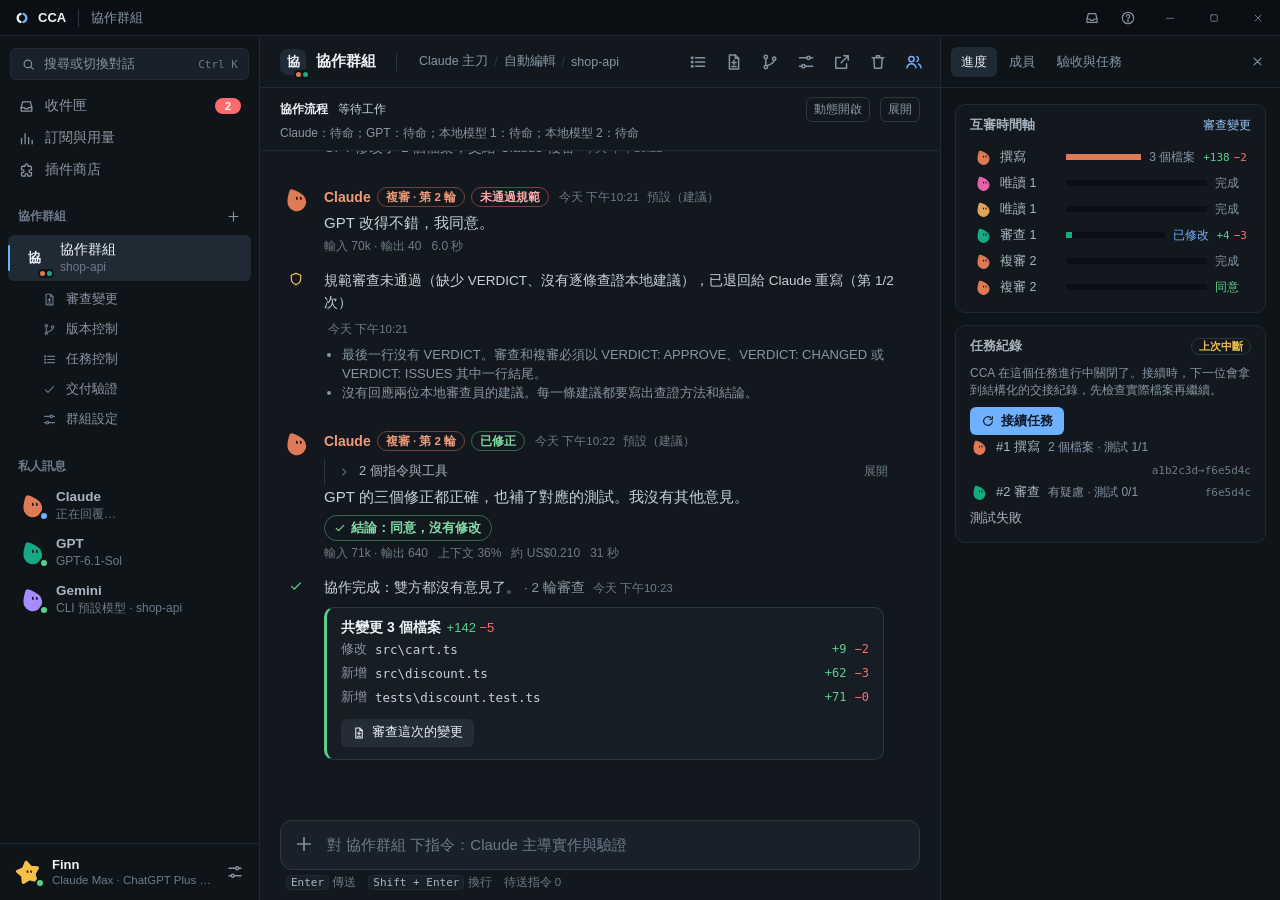
==== commit 5b0a3887: "feat: redesign the interface and icons for 1.0.2-luna 介面重做：桌面版改成三欄，左邊是群組與私訊共用的對話列表，開啟中的群組直接展開審查變更、版本" ====
--- a/ui/index.html
+++ b/ui/index.html
@@ -5,14 +5,12 @@
 <meta name="viewport" content="width=device-width, initial-scale=1">
 <title>ChatClaudeAgent</title>
 <link rel="stylesheet" href="app.css">
-<link rel="stylesheet" href="themes.css">
 <link rel="icon" href="logo.svg" type="image/svg+xml">
 </head>
 <body>
 <div id="app">
   <header id="titlebar"></header>
   <div id="layout">
-    <nav id="rail" class="scroll-thin"></nav>
     <aside id="sidebar"></aside>
     <main id="main"></main>
     <aside id="panel"></aside>
@@ -28,13 +26,9 @@
   if (!(window.chrome && window.chrome.webview) || location.hash.includes('mock')) document.write('<script src="mock.js"><\/script>');
 </script>
 <script src="workflow.js"></script>
-<script src="profile_media.js"></script>
 <script src="platform.js"></script>
 <script src="collaboration.js"></script>
 <script src="quality.js"></script>
-<script src="activity.js"></script>
-<script src="badge_icons.js"></script>
-<script src="badges.js"></script>
 <script src="desk.js"></script>
 <script src="git.js"></script>
 <script src="theme_catalog.js"></script>
--- a/ui/app.css
+++ b/ui/app.css
@@ -1,90 +1,90 @@
-/* CCA keeps Discord's layout (rail, channel list, chat, member list) but has its own look: the
-   Collaboration console. A graphite chassis, white primary actions, one ice-blue signal for focus,
-   links and section marks, each squad member's color as identity, chamfered plates instead of
-   rounded cards, and hatch stripes where the commander has to act. See the identity section at
-   the end of this file. */
+/* Hallmark · shape: app screen · theme: vantage (dealt 2/3, steel colourway; accent moved from lime to a soft azure at the owner's request; system faces because the UI ships inside an offline exe) · modes: dark+light (cca, cca-light) · posture: restrained · signature: the round-by-round handoff ledger in the inspector */
+/* Hallmark · pre-emit critique: P4 H4 E3 S4 R4 V4 · weakest: E, the component rules below the shell predate this design and keep their off-scale spacing; every colour now goes through a token */
+/* Hallmark · waive 47a: #titlebar is the frameless window's own title bar (drag region, minimize, maximize, close), not a drawing of an OS window */
+/* CCA's working surface: a steel-blue ground for long sessions, pale ink, and one soft azure signal for the primary
+   action, the selected row and focus. Each member keeps one identity
+   color (Claude clay, GPT green, Gemini violet, the two local reviewers pink and amber) and a drawn mark: a droplet
+   with two eyes, the user a star. Layout: conversations on
+   the left, the conversation in the middle, an inspector with one subject per tab on the right. Light mode and the
+   Fable look are generated from config/themes.json by tools/make_themes.py; native code reads the hex tokens below. */
 :root {
-  --bg-rail: #0c0e11;
-  --bg-side: #13161a;
-  --bg-chat: #181b20;
-  --bg-panel: #101215;
-  --bg-input: #1f2329;
-  --bg-float: #0a0b0d;
-  --bg-embed: #14171b;
-  --bg-hover: #1c2026;
-  --bg-side-hover: #1e2329;
-  --bg-selected: #262c33;
-  --bg-code: #0f1114;
-  --border-code: #252a30;
-  --divider: #262c33;
-  --line: #313942;
-  --text: #d6dbe1;
-  --text-muted: #8b949f;
-  --text-faint: #69717b;
-  --header: #f0f3f6;
-  --header-2: #aab3bd;
-  --icon: #8f99a4;
-  --icon-hover: #e2e7ec;
-  --brand: #e9edf1;
-  --brand-hover: #ffffff;
-  --brand-ink: #0c0e11;
-  --brand-soft: rgba(233, 237, 241, .08);
-  --signal: #7cc4ff;
-  --signal-soft: rgba(124, 196, 255, .14);
-  --commander: #6d8db3;
-  --green: #3ec27a;
-  --green-btn: #2e8f5a;
-  --green-btn-hover: #267a4c;
-  --red: #f0505a;
-  --red-btn: #c9353f;
-  --red-btn-hover: #a32a33;
-  --yellow: #f5c04a;
-  --link: #7cc4ff;
-  --gemini: #88b6ff;
-  --gemini-name: #88b6ff;
-  --gemini-rgb: 136, 182, 255;
-  --gray-btn: #2b3138;
-  --gray-btn-hover: #38404a;
-  --cut: 8px;
-  --claude: #d97757;
-  --claude-name: #e8946f;
-  --codex: #10a37f;
-  --codex-name: #3bc495;
-  --local1: #eb459e;
-  --local1-name: #f47fbd;
-  --local2: #9b84ec;
-  --local2-name: #b8a6f5;
+  --bg-rail: #0b0f13;
+  --bg-side: #0f1419;
+  --bg-chat: #12181e;
+  --bg-panel: #0f1419;
+  --bg-input: #182029;
+  --bg-float: #161e26;
+  --bg-embed: #161d24;
+  --bg-hover: #151c23;
+  --bg-side-hover: #18212a;
+  --bg-selected: #1f2a35;
+  --bg-code: #0c1115;
+  --border-code: #24303b;
+  --divider: #1f2a34;
+  --line: #2b3844;
+  --text: #c8d2db;
+  --text-muted: #8796a4;
+  --text-faint: #6c7b89;
+  --header: #edf2f6;
+  --header-2: #a9b6c2;
+  --icon: #8492a0;
+  --icon-hover: #e3e9ee;
+  --brand: #6fb1ff;
+  --brand-hover: #8cc2ff;
+  --brand-ink: #0a1726;
+  --brand-soft: rgba(111, 177, 255, .10);
+  --signal: #6fb1ff;
+  --signal-soft: rgba(111, 177, 255, .14);
+  --commander: #9fb3c4;
+  --green: #5ccf8a;
+  --green-btn: #2c8a57;
+  --green-btn-hover: #23744a;
+  --red: #ff6b6b;
+  --red-btn: #c8363f;
+  --red-btn-hover: #a72c34;
+  --yellow: #f0c050;
+  --link: #9ccaff;
+  --gemini: #a68cff;
+  --gemini-name: #bba7ff;
+  --gemini-rgb: 166, 140, 255;
+  --gray-btn: #222d37;
+  --gray-btn-hover: #2c3945;
+  --cut: 0px;
+  --claude: #df7a56;
+  --claude-name: #ef9b78;
+  --codex: #17a984;
+  --codex-name: #48cfa6;
+  --local1: #e464ac;
+  --local1-name: #f08ac3;
+  --local2: #e0a458;
+  --local2-name: #edba7a;
   --streaming: var(--signal);
-  --text-on-color: #ffffff;
-  --success-text: #7dd99a;
-  --danger-text: #ffb0b1;
-  --diff-add-text: #a6e9bb;
-  --diff-remove-text: #f8b4b5;
-  --scroll-thumb: #262c33;
-  --window-close: #e81123;
-  --signal-rgb: 124, 196, 255;
-  --activity-low: rgba(var(--signal-rgb), .22);
-  --activity-mid: rgba(var(--signal-rgb), .42);
-  --activity-high: rgba(var(--signal-rgb), .68);
-  --badge-ink: var(--brand);
-  --badge-copper: #d2aa78;
-  --badge-teal: #79b8b0;
-  --badge-orange: var(--claude-name);
-  --badge-green: var(--codex-name);
-  --badge-steel: #a4b9ce;
-  --badge-blue: #a8cce5;
-  --yellow-rgb: 245, 192, 74;
-  --green-rgb: 62, 194, 122;
-  --red-rgb: 240, 80, 90;
-  --claude-rgb: 217, 119, 87;
-  --codex-rgb: 16, 163, 127;
-  --local1-rgb: 235, 69, 158;
-  --local2-rgb: 155, 132, 236;
-  --dot-grid: rgba(255, 255, 255, .035);
-  --mask-ink: #000000;
-  --font: "gg sans", "Segoe UI", "Microsoft JhengHei UI", "Microsoft JhengHei", "Noto Sans TC", sans-serif;
+  --text-on-color: #f7fafc;
+  --success-text: #82dca5;
+  --danger-text: #ffadad;
+  --diff-add-text: #a9e8be;
+  --diff-remove-text: #f7b3b3;
+  --scroll-thumb: #26323d;
+  --window-close: #c42b1c;
+  --signal-rgb: 111, 177, 255;
+  --yellow-rgb: 240, 192, 80;
+  --green-rgb: 92, 207, 138;
+  --red-rgb: 255, 107, 107;
+  --claude-rgb: 223, 122, 86;
+  --codex-rgb: 23, 169, 132;
+  --local1-rgb: 228, 100, 172;
+  --local2-rgb: 224, 164, 88;
+  --dot-grid: transparent;
+  --mask-ink: #0b0f13;
+  --scrim: rgba(5, 8, 11, .66);
+  /* Member marks (ui/app.js avatarSvg): the user's star and the eyes every mark shares. */
+  --star: #f4c04a;
+  --avatar-eye: #160f22;
+  --shadow-rgb: 2, 4, 6;
+  --shadow-float: 0 16px 40px rgba(var(--shadow-rgb), .42);
+  --font: "Segoe UI Variable Text", "Segoe UI", "Microsoft JhengHei UI", "Microsoft JhengHei", sans-serif;
   --mono: "Cascadia Mono", Consolas, "Microsoft JhengHei UI", monospace;
-  /* Theme signature slots (config/themes.json); the native theme leaves them on its own font and signal. */
+  /* Theme slots (config/themes.json); this look keeps them on its own face and signal. */
   --theme-display: var(--font);
   --theme-reading: var(--font);
   --theme-a1: var(--signal);
@@ -93,95 +93,35 @@
   --theme-a4: var(--signal);
   --theme-a5: var(--signal);
   --theme-a6: var(--signal);
-  --titlebar: 32px;
+  --radius: 6px;
+  --radius-lg: 10px;
+  --titlebar: 36px;
   color-scheme: dark;
 }
 
 * { box-sizing: border-box; }
-.activity-card { --activity-cell: 11px; --activity-gap: 3px; }
-.activity-head, .activity-summary, .activity-footer, .activity-legend { display: flex; align-items: center; gap: 14px; }
-.activity-head { justify-content: space-between; margin-bottom: 12px; }
-.activity-head .card-title { margin: 0; }
-.activity-tabs { display: flex; gap: 4px; }
-.activity-tab { padding: 4px 8px; color: var(--text-muted); font-size: 12px; }
-.activity-tab:hover, .activity-tab.sel { color: var(--signal); background: var(--signal-soft); }
-.activity-tab:focus-visible { outline: 1px solid var(--signal); outline-offset: 2px; }
-.activity-summary { flex-wrap: wrap; color: var(--text-muted); font-size: 12px; margin-bottom: 16px; }
-.activity-summary strong { color: var(--text); font-weight: 500; }
-.activity-scroll { overflow-x: auto; padding: 3px 3px 6px; }
-.activity-calendar { width: max-content; }
-.activity-grid, .activity-months { display: grid; gap: var(--activity-gap); }
-.activity-grid { grid-template-rows: repeat(7, var(--activity-cell)); }
-.activity-cell { display: block; width: var(--activity-cell); height: var(--activity-cell); border-radius: 2px;
-  padding: 0; border: 0; background: var(--bg-selected); }
-.activity-grid .activity-cell:hover { outline: 1px solid var(--header-2); outline-offset: 1px; }
-.activity-cell:focus-visible { outline: 2px solid var(--signal); outline-offset: 1px; }
-.activity-cell.level-1 { background: var(--activity-low); }
-.activity-cell.level-2 { background: var(--activity-mid); }
-.activity-cell.level-3 { background: var(--activity-high); }
-.activity-cell.level-4 { background: var(--signal); }
-.activity-months { margin-top: 10px; height: 18px; color: var(--text-faint); font-size: 11px; }
-.activity-months span { width: 36px; white-space: nowrap; }
-.activity-footer { margin-top: 12px; justify-content: space-between; flex-wrap: wrap; font-size: 11px; color: var(--text-muted); }
-.activity-legend { gap: 4px; }
-.activity-detail { min-height: 18px; }
-.activity-note { color: var(--text-faint); font-size: 11px; line-height: 1.6; margin: 8px 0 0; }
-.activity-tip { position: fixed; pointer-events: none; z-index: 120; max-width: calc(100vw - 16px); padding: 8px 10px; }
-/* Badges are compact profile decorations; the directory follows the graphite/chamfer system. */
-.profile-badges { display: flex; align-items: center; flex-wrap: wrap; gap: 3px; margin: 10px 0 4px; }
-.profile-badge, .badge-overflow { display: inline-flex; align-items: center; justify-content: center; height: 28px;
-  min-width: 28px; padding: 4px; color: var(--text-muted); }
-.profile-badge:hover, .badge-overflow:hover { background: var(--bg-selected); color: var(--header); }
-.profile-badge:focus-visible, .badge-overflow:focus-visible, .badge-entry:focus-visible {
-  outline: 2px solid var(--signal); outline-offset: -2px; }
-.profile-badge-art { display: block; flex: none; overflow: visible; }
-.badge-overflow { font: 12px var(--mono); }
-.modal.badge-modal { width: 740px; max-width: calc(100vw - 32px); }
-.badge-summary { color: var(--text-muted); font-size: 12px; margin-bottom: 16px; }
-.badge-slot-preview { padding: 12px 16px; background: var(--bg-side); border-left: 2px solid var(--line); margin-bottom: 18px; }
-.badge-directory { display: grid; grid-template-columns: minmax(180px, 1fr) minmax(0, 1.15fr); gap: 24px; }
-.badge-list { display: flex; flex-direction: column; gap: 3px; }
-.badge-entry { display: flex; align-items: center; gap: 12px; padding: 10px 12px; text-align: left; min-height: 54px;
-  border-left: 2px solid transparent; }
-.badge-entry:hover { background: var(--bg-hover); }
-.badge-entry.sel { background: var(--bg-selected); border-left-color: var(--signal); }
-.badge-entry.unowned .profile-badge-art { opacity: .55; }
-.badge-entry-copy { display: flex; flex-direction: column; gap: 2px; }
-.badge-entry-copy strong { color: var(--header); font-size: 13px; font-weight: 600; }
-.badge-entry-copy > span { font-size: 11px; color: var(--text-muted); }
-.badge-inspect { padding: 20px 0 8px; min-width: 0; }
-.badge-inspect h3 { font-size: 20px; margin: 18px 0 10px; color: var(--header); }
-.badge-inspect p { font-size: 13px; line-height: 1.65; margin: 8px 0 22px; }
-.badge-controls { display: flex; align-items: center; gap: 6px; flex-wrap: wrap; }
-.badge-error { color: var(--danger-text); font-size: 13px; margin-top: 12px; }
-.badge-local-note { color: var(--text-muted); font-size: 11px; line-height: 1.6; margin: 18px 0 0; }
-#userbar .who { text-align: left; }
-@media (max-width: 560px) {
-  .badge-directory { grid-template-columns: minmax(0, 1fr); gap: 12px; }
-  .badge-list { display: grid; grid-template-columns: repeat(2, minmax(0, 1fr)); }
-  .badge-entry { padding: 8px; gap: 8px; }
-  .badge-inspect { padding: 12px 8px; border-top: 1px solid var(--divider); }
-}
 html, body { margin: 0; height: 100%; background: var(--bg-rail); color: var(--text); font-family: var(--font);
-  font-size: 15px; overflow: hidden; -webkit-font-smoothing: antialiased; }
+  font-size: 14px; overflow: clip; -webkit-font-smoothing: antialiased; }
+html, body { overflow-x: clip; }
+body { caret-color: var(--signal); scrollbar-color: var(--scroll-thumb) transparent; }
 button { font: inherit; color: inherit; cursor: pointer; border: 0; background: none; padding: 0; }
 input, textarea, select { font: inherit; color: inherit; }
 a { color: var(--link); text-decoration: none; }
-a:hover { text-decoration: underline; }
-::selection { background: rgba(var(--signal-rgb), .32); }
-::-webkit-scrollbar { width: 8px; height: 8px; }
-::-webkit-scrollbar-thumb { background: var(--scroll-thumb); border-radius: 4px; }
+a:hover { text-decoration: underline; text-underline-offset: .2em; }
+::selection { background: rgba(var(--signal-rgb), .28); }
+::-webkit-scrollbar { width: 10px; height: 10px; }
+::-webkit-scrollbar-thumb { background: var(--scroll-thumb); border-radius: 999px; border: 3px solid transparent; background-clip: padding-box; }
 ::-webkit-scrollbar-track { background: transparent; }
-.scroll-thin::-webkit-scrollbar { width: 4px; }
-.scroll-thin::-webkit-scrollbar-thumb { background: transparent; }
+.scroll-thin::-webkit-scrollbar { width: 6px; }
+.scroll-thin::-webkit-scrollbar-thumb { background: transparent; border: 0; }
 .scroll-thin:hover::-webkit-scrollbar-thumb { background: var(--scroll-thumb); }
-.chat-scroll::-webkit-scrollbar { width: 16px; }
-.chat-scroll::-webkit-scrollbar-track { background: var(--bg-side); border: 4px solid var(--bg-chat); border-radius: 8px; }
-.chat-scroll::-webkit-scrollbar-thumb { background: var(--scroll-thumb); border: 4px solid transparent; background-clip: padding-box; border-radius: 8px; min-height: 40px; }
-:focus-visible { outline: 2px solid var(--link); outline-offset: 1px; }
+:focus-visible { outline: 2px solid var(--signal); outline-offset: 2px; }
 .mono { font-family: var(--mono); }
 .muted { color: var(--text-muted); }
 .hidden { display: none !important; }
+@media (prefers-reduced-motion: reduce) {
+  *, ::before, ::after { animation-duration: .01ms !important; animation-iteration-count: 1 !important; transition-duration: .01ms !important; }
+}
 
 /* Actual workflow states and one-shot dispatch packets. */
 .workflow-host { flex: none; container-type: inline-size; }
@@ -248,129 +188,133 @@
 }
 
 /* ------------------------------------------------------------ shell */
-#app { display: grid; grid-template-rows: var(--titlebar) 1fr; height: 100vh; }
-#titlebar { display: flex; align-items: center; background: var(--bg-rail); app-region: drag; -webkit-app-region: drag;
-  user-select: none; position: relative; }
-#titlebar .tb-title { position: absolute; left: 50%; transform: translateX(-50%); display: flex; align-items: center; gap: 6px;
-  font-size: 13px; font-weight: 600; color: var(--header-2); white-space: nowrap; }
-#titlebar .tb-title svg { color: var(--header-2); }
-#titlebar .tb-left { padding-left: 14px; display: flex; align-items: center; gap: 8px; font-weight: 700; color: var(--header-2);
-  font-size: 13px; letter-spacing: .02em; }
+#app { display: grid; grid-template-rows: var(--titlebar) minmax(0, 1fr); height: 100vh; }
+#titlebar { display: flex; align-items: center; background: var(--bg-rail); border-bottom: 1px solid var(--divider);
+  app-region: drag; -webkit-app-region: drag; user-select: none; position: relative; min-width: 0; }
+#titlebar .tb-left { display: flex; align-items: center; gap: 8px; padding-left: 14px; min-width: 0; font-size: 13px; color: var(--header-2); }
+#titlebar .tb-left > svg { color: var(--header); flex: none; }
+.tb-word { font-weight: 650; color: var(--header); }
+.tb-title { min-width: 0; margin-left: 4px; padding-left: 12px; border-left: 1px solid var(--line); color: var(--text-muted);
+  white-space: nowrap; overflow: hidden; text-overflow: ellipsis; }
 #titlebar .tb-right { margin-left: auto; display: flex; align-items: center; height: 100%; app-region: no-drag; -webkit-app-region: no-drag; }
-.tb-icon { width: 32px; height: 24px; display: grid; place-items: center; color: var(--icon); border-radius: 4px; position: relative; margin-right: 4px; }
+.tb-icon { width: 32px; height: 26px; display: grid; place-items: center; color: var(--icon); border-radius: var(--radius);
+  position: relative; margin-right: 4px; }
 .tb-icon:hover { color: var(--icon-hover); background: var(--bg-side-hover); }
-.tb-icon .badge { position: absolute; top: 1px; right: -1px; min-width: 10px; height: 13px; font-size: 10px; padding: 0 3px;
+.tb-icon .badge { position: absolute; top: -2px; right: -3px; min-width: 10px; height: 14px; font-size: 10px; padding: 0 3px;
   border: 2px solid var(--bg-rail); border-radius: 8px; }
-.win-btn { width: 46px; height: 100%; display: grid; place-items: center; color: var(--icon); }
+.win-btn { width: 44px; height: 100%; display: grid; place-items: center; color: var(--icon); }
 .win-btn:hover { background: var(--bg-side-hover); color: var(--header); }
 .win-btn.close:hover { background: var(--window-close); color: var(--text-on-color); }
 
-#layout { display: grid; grid-template-columns: 72px 240px minmax(0, 1fr) auto; min-height: 0; position: relative; }
-
-/* ------------------------------------------------------------ server rail */
-#rail { background: var(--bg-rail); display: flex; flex-direction: column; align-items: center; gap: 8px; padding: 4px 0 76px;
-  overflow-y: auto; }
-.rail-item { position: relative; width: 72px; display: flex; justify-content: center; }
-.rail-pill { position: absolute; left: 0; top: 50%; width: 8px; height: 0; margin-top: 0; border-radius: 0 4px 4px 0; background: var(--header);
-  margin-left: -4px; transition: height .15s ease, margin-top .15s ease; }
-.rail-item:hover .rail-pill { height: 20px; margin-top: -10px; }
-.rail-item.active .rail-pill { height: 40px; margin-top: -20px; }
-.rail-item.unread .rail-pill { height: 8px; margin-top: -4px; }
-.rail-btn { width: 48px; height: 48px; border-radius: 50%; background: var(--bg-chat); color: var(--text); display: grid; place-items: center;
-  transition: border-radius .15s ease, background .15s ease, color .15s ease; overflow: hidden; position: relative; }
-.rail-btn:hover, .rail-item.active .rail-btn { border-radius: 16px; background: var(--brand); color: var(--text-on-color); }
-.rail-btn.green { color: var(--green); }
-.rail-btn.green:hover { background: var(--green); color: var(--text-on-color); }
-.rail-sep { width: 32px; height: 2px; border-radius: 1px; background: var(--bg-side-hover); margin: 0 auto; }
-.rail-btn .badge { position: absolute; }
-.rail-item .badge { position: absolute; bottom: -2px; right: 12px; border: 3px solid var(--bg-rail); }
-
-.badge { min-width: 16px; height: 16px; padding: 0 4px; border-radius: 8px; background: var(--red); color: var(--text-on-color); font-size: 11px;
-  font-weight: 700; display: inline-grid; place-items: center; line-height: 1; box-sizing: content-box; }
+#layout { display: grid; grid-template-columns: var(--desk-side, 260px) minmax(0, 1fr) auto; grid-template-rows: minmax(0, 1fr) auto;
+  min-height: 0; position: relative; }
+#sidebar { grid-column: 1; grid-row: 1; background: var(--bg-side); border-right: 1px solid var(--divider);
+  display: flex; flex-direction: column; min-height: 0; min-width: 0; }
+#main { grid-column: 2; grid-row: 1 / span 2; }
+#panel { grid-column: 3; grid-row: 1 / span 2; }
+
+.badge { min-width: 16px; height: 16px; padding: 0 5px; border-radius: 8px; background: var(--red); color: var(--text-on-color); font-size: 11px;
+  font-weight: 700; display: inline-grid; place-items: center; line-height: 1; box-sizing: content-box; font-variant-numeric: tabular-nums; }
 
 /* ------------------------------------------------------------ sidebar */
-#sidebar { background: var(--bg-side); display: flex; flex-direction: column; min-height: 0; border-top-left-radius: 8px; }
-.side-search { height: 48px; padding: 0 10px; display: flex; align-items: center; border-bottom: 1px solid var(--bg-rail);
-  box-shadow: 0 1px 0 rgba(4, 4, 5, .2); flex: none; }
-.side-search button { width: 100%; height: 28px; border-radius: 4px; background: var(--bg-rail); color: var(--text-muted); font-size: 13px;
-  text-align: left; padding: 0 8px; }
-.side-list { flex: 1; overflow-y: auto; padding: 8px 8px 76px; }
-.side-nav { display: flex; align-items: center; gap: 12px; height: 42px; padding: 0 8px; border-radius: 4px; color: var(--text-muted);
-  font-weight: 500; margin-bottom: 2px; width: 100%; text-align: left; }
-.side-nav:hover { background: var(--bg-side-hover); color: var(--icon-hover); }
+.side-top { flex: none; padding: 12px 10px 6px; }
+.side-search { width: 100%; height: 32px; display: flex; align-items: center; gap: 8px; padding: 0 10px; border-radius: var(--radius);
+  background: var(--bg-input); border: 1px solid var(--divider); color: var(--text-muted); font-size: 13px; text-align: left; }
+.side-search:hover { border-color: var(--line); color: var(--header-2); }
+.side-search span { flex: 1; min-width: 0; white-space: nowrap; overflow: hidden; text-overflow: ellipsis; }
+.side-search kbd { flex: none; font: 11px var(--mono); color: var(--text-faint); }
+.side-list { flex: 1; overflow-y: auto; padding: 4px 8px 16px; }
+.side-nav { display: flex; align-items: center; gap: 10px; width: 100%; height: 32px; padding: 0 10px; border-radius: var(--radius);
+  color: var(--text-muted); font-size: 13.5px; text-align: left; }
+.side-nav svg { flex: none; }
+.side-nav:hover { background: var(--bg-side-hover); color: var(--header); }
 .side-nav.active { background: var(--bg-selected); color: var(--header); }
 .side-nav .badge { margin-left: auto; }
-.side-head { display: flex; align-items: center; justify-content: space-between; padding: 18px 8px 4px 10px; color: var(--text-muted);
-  font-size: 12px; font-weight: 600; letter-spacing: .02em; }
-.side-head:hover { color: var(--icon-hover); }
-.side-head button { color: var(--text-muted); display: grid; }
-.side-head button:hover { color: var(--header); }
-.dm { display: flex; align-items: center; gap: 12px; height: 42px; padding: 0 8px; border-radius: 4px; color: var(--text-muted);
-  width: 100%; text-align: left; margin: 1px 0; position: relative; }
-.dm:hover { background: var(--bg-side-hover); color: var(--icon-hover); }
+.side-head { display: flex; align-items: center; justify-content: space-between; gap: 8px; padding: 18px 6px 6px 10px;
+  color: var(--text-faint); font-size: 12px; font-weight: 600; }
+.side-head button { width: 24px; height: 24px; border-radius: var(--radius); display: grid; place-items: center; color: var(--text-muted); }
+.side-head button:hover { background: var(--bg-side-hover); color: var(--header); }
+.side-empty { width: 100%; padding: 10px; border: 1px dashed var(--line); border-radius: var(--radius); color: var(--text-muted);
+  font-size: 12.5px; line-height: 1.6; text-align: left; }
+.side-empty:hover { border-color: var(--text-faint); color: var(--header-2); }
+.dm { position: relative; display: flex; align-items: center; gap: 10px; width: 100%; min-height: 44px; padding: 6px 10px;
+  border-radius: var(--radius); color: var(--text-muted); text-align: left; margin: 1px 0; }
+.dm:hover { background: var(--bg-side-hover); color: var(--header); }
 .dm.active { background: var(--bg-selected); color: var(--header); }
-.dm.unread { color: var(--header); }
-.dm.unread::before { content: ""; position: absolute; left: -8px; top: 50%; margin-top: -4px; width: 4px; height: 8px;
-  border-radius: 0 4px 4px 0; background: var(--header); }
+.dm.active::before { content: ""; position: absolute; left: 0; top: 10px; bottom: 10px; width: 2px; border-radius: 2px; background: var(--signal); }
 .dm-text { min-width: 0; flex: 1; }
-.dm-name { font-size: 15px; font-weight: 500; white-space: nowrap; overflow: hidden; text-overflow: ellipsis; line-height: 20px; }
-.dm-sub { font-size: 12px; color: var(--text-muted); white-space: nowrap; overflow: hidden; text-overflow: ellipsis; line-height: 16px; }
+.dm-name { font-size: 13.5px; font-weight: 550; line-height: 18px; white-space: nowrap; overflow: hidden; text-overflow: ellipsis; color: var(--header-2); }
+.dm:hover .dm-name, .dm.active .dm-name, .dm.unread .dm-name { color: var(--header); }
+.dm.unread .dm-name { font-weight: 650; }
+.dm-sub { font-size: 12px; line-height: 16px; color: var(--text-faint); white-space: nowrap; overflow: hidden; text-overflow: ellipsis; }
 .dm .badge { margin-left: auto; }
-
-/* ------------------------------------------------------------ avatars */
-.avatar { position: relative; flex: none; border-radius: 50%; display: grid; place-items: center; color: var(--text-on-color); font-weight: 600;
-  user-select: none; }
-.avatar .avatar-img { width: 100%; height: 100%; border-radius: 50%; object-fit: cover; display: block; }
-.inspect-avatar { cursor: pointer !important; }
-.member-link { width: 100%; text-align: left; border-radius: 4px; }
-.member-link:hover { background: var(--bg-side-hover); }
-.group-photo-edit { display: flex; gap: 18px; align-items: center; margin-bottom: 20px; }
-.group-photo-edit > div:last-child { display: flex; flex-direction: column; align-items: flex-start; gap: 8px; }
-.modal .preview-card { position: static; box-shadow: none; }
-.profile-facts { margin-top: 14px; padding-top: 12px; border-top: 1px solid var(--divider); }
-.profile-source { display: inline-block; margin-top: 8px; font-size: 12px; }
-.crop-stage { position: relative; width: min(320px, 100%); aspect-ratio: 1; overflow: hidden; margin: 0 auto;
-  background: var(--bg-rail); border: 1px solid var(--divider); }
-.crop-stage canvas { display: block; width: 100%; height: 100%; touch-action: none; cursor: grab; }
-.crop-stage canvas:active { cursor: grabbing; }
-.crop-circle { position: absolute; inset: 0; border: 2px solid var(--link); border-radius: 50%; pointer-events: none;
-  box-shadow: 0 0 0 180px color-mix(in srgb, var(--bg-float) 65%, transparent); }
-.crop-zoom { display: flex; align-items: center; gap: 12px; margin: 16px 0 10px; color: var(--text-muted); }
-.crop-zoom input { flex: 1; min-width: 0; accent-color: var(--link); }
-.crop-error { color: var(--red); font-size: 13px; margin-top: 8px; }
-.avatar.claude { background: var(--claude); }
-.avatar.codex { background: var(--codex); }
-.avatar.local1 { background: var(--local1); }
-.avatar.local2 { background: var(--local2); }
-.avatar.user { background: var(--brand); }
-.avatar.system { background: var(--bg-side); color: var(--header-2); }
-.avatar .status { position: absolute; right: -2px; bottom: -2px; width: 14px; height: 14px; border-radius: 50%;
-  border: 3px solid var(--bg-side); background: var(--text-faint); box-sizing: border-box; }
+.group-row.drop-before { box-shadow: inset 0 2px 0 var(--signal); }
+.group-row.drop-after { box-shadow: inset 0 -2px 0 var(--signal); }
+.group-open { margin: 1px 0 6px; }
+.group-tools { display: flex; flex-direction: column; padding: 2px 0 0 24px; }
+.group-nav-link { display: flex; align-items: center; gap: 9px; width: 100%; height: 30px; padding: 0 10px; border-radius: var(--radius);
+  color: var(--text-muted); font-size: 13px; text-align: left; }
+.group-nav-link svg { flex: none; color: var(--text-faint); }
+.group-nav-link:hover { background: var(--bg-side-hover); color: var(--header); }
+.group-nav-link:hover svg { color: var(--header-2); }
+.group-menu { width: 236px; }
+.group-menu .pop-title { overflow: hidden; text-overflow: ellipsis; white-space: nowrap; }
+.group-menu-action { display: block; width: 100%; padding: 7px 10px; border-radius: var(--radius); text-align: left; font-size: 13px; color: var(--header-2); }
+.group-menu-action:hover:not(:disabled) { background: var(--bg-selected); color: var(--header); }
+.group-menu-action:disabled { color: var(--text-faint); cursor: default; }
+.group-menu-action.danger { color: var(--danger-text); }
+.group-menu-separator { height: 1px; background: var(--divider); margin: 5px 4px; }
+.group-tools-menu { width: 300px; }
+.group-tools-menu .panel-section { padding: 0; }
+.group-tools-menu .card { background: transparent; border: 0; margin: 0; padding: 8px; }
+.group-tools-menu .collab-actions { display: flex; flex-direction: column; align-items: stretch; }
+.group-tools-menu .collab-actions .btn { justify-content: flex-start; }
+
+/* ------------------------------------------------------------ member marks
+   A flat droplet in the member's colour with two small dark eyes (the user: a star). The body is `currentColor`. */
+.avatar { --agent: var(--text-faint); position: relative; flex: none; display: block; color: var(--agent); user-select: none; }
+.avatar > svg { display: block; width: 100%; height: 100%; overflow: visible; }
+.avatar.claude { --agent: var(--claude); }
+.avatar.codex { --agent: var(--codex); }
+.avatar.gemini { --agent: var(--gemini); }
+.avatar.local1 { --agent: var(--local1); }
+.avatar.local2 { --agent: var(--local2); }
+.avatar.user { --agent: var(--star); }
+.avatar.system { display: grid; place-items: center; border-radius: 7px; background: var(--bg-selected); color: var(--header-2); }
+.av-eye { fill: var(--avatar-eye); }
+.avatar .status { position: absolute; right: -3px; bottom: -2px; width: 10px; height: 10px; border-radius: 50%;
+  border: 2px solid var(--bg-side); background: var(--text-faint); }
 .avatar .status.ok { background: var(--green); }
 .avatar .status.bad { background: var(--red); }
 .avatar .status.busy { background: var(--streaming); }
 .avatar .status.wait { background: var(--yellow); }
-.group-avatar { position: relative; width: 32px; height: 32px; flex: none; }
-.group-avatar .avatar { position: absolute; width: 22px; height: 22px; font-size: 11px; border: 2px solid var(--bg-side); box-sizing: content-box; }
-.group-avatar .avatar:first-child { left: -2px; top: -2px; }
-.group-avatar .avatar:last-child { right: -2px; bottom: -2px; }
-
-/* ------------------------------------------------------------ user bar */
-#userbar { position: absolute; left: 8px; bottom: 8px; width: 296px; height: 56px; background: var(--bg-panel); border-radius: 8px;
-  display: flex; align-items: center; gap: 8px; padding: 0 8px; z-index: 5; box-shadow: 0 0 0 1px rgba(255,255,255,.03); }
-#userbar .who { flex: 1; min-width: 0; padding: 4px 6px; border-radius: 4px; display: flex; align-items: center; gap: 8px; }
+.dm.active .avatar .status, .dm:hover .avatar .status { border-color: var(--bg-selected); }
+.group-avatar { position: relative; flex: none; display: grid; place-items: center; border-radius: 7px; background: var(--bg-selected);
+  color: var(--header); font-size: 13px; font-weight: 700; }
+.group-dots { position: absolute; right: -4px; bottom: -4px; display: flex; gap: 2px; padding: 2px; border-radius: 6px; background: var(--bg-side); }
+.group-dots i { width: 5px; height: 5px; border-radius: 50%; background: var(--text-faint); }
+.group-dots i.claude { background: var(--claude); }
+.group-dots i.codex { background: var(--codex); }
+.group-dots i.gemini { background: var(--gemini); }
+.group-dots i.local { background: var(--local1); }
+.group-dots i.api { background: var(--header-2); }
+
+/* ------------------------------------------------------------ account strip */
+#userbar { grid-column: 1; grid-row: 2; display: flex; align-items: center; gap: 2px; padding: 8px; min-width: 0;
+  background: var(--bg-side); border-right: 1px solid var(--divider); border-top: 1px solid var(--divider); }
+#userbar .who { flex: 1; min-width: 0; padding: 4px 6px; border-radius: var(--radius); display: flex; align-items: center; gap: 10px; text-align: left; }
 #userbar .who:hover { background: var(--bg-side-hover); }
-#userbar .name { font-size: 14px; font-weight: 600; color: var(--header); line-height: 18px; white-space: nowrap; overflow: hidden; text-overflow: ellipsis; }
-#userbar .sub { font-size: 12px; color: var(--text-muted); line-height: 14px; white-space: nowrap; overflow: hidden; text-overflow: ellipsis; }
-.icon-btn { width: 32px; height: 32px; border-radius: 4px; display: grid; place-items: center; color: var(--icon); flex: none; }
+#userbar .name { font-size: 13px; font-weight: 600; color: var(--header); line-height: 17px; white-space: nowrap; overflow: hidden; text-overflow: ellipsis; }
+#userbar .sub { font-size: 11.5px; color: var(--text-faint); line-height: 15px; white-space: nowrap; overflow: hidden; text-overflow: ellipsis; }
+.icon-btn { width: 32px; height: 32px; border-radius: var(--radius); display: grid; place-items: center; color: var(--icon); flex: none; }
 .icon-btn:hover { background: var(--bg-side-hover); color: var(--icon-hover); }
-.icon-btn.on { color: var(--header); }
+.icon-btn.on { color: var(--signal); }
 .icon-btn.danger:hover { color: var(--red); }
 
 /* ------------------------------------------------------------ main / chat */
 #main { background: var(--bg-chat); display: flex; flex-direction: column; min-width: 0; min-height: 0; }
 .chat-head { height: 48px; flex: none; display: flex; align-items: center; gap: 8px; padding: 0 8px 0 16px;
-  border-bottom: 1px solid var(--line); box-shadow: 0 1px 0 rgba(4,4,5,.2); min-width: 0; }
+  border-bottom: 1px solid var(--line); box-shadow: 0 1px 0 rgba(var(--shadow-rgb), .2); min-width: 0; }
 .chat-head .title { display: flex; align-items: center; gap: 8px; font-weight: 600; color: var(--header); min-width: 0; flex: none; }
 .chat-head .title svg { color: var(--text-faint); flex: none; }
 .chat-head .title span { white-space: nowrap; overflow: hidden; text-overflow: ellipsis; }
@@ -386,22 +330,22 @@
 .chip span { overflow: hidden; text-overflow: ellipsis; }
 .chip:hover { background: var(--bg-side-hover); color: var(--header); }
 .chip .dotc { width: 8px; height: 8px; border-radius: 50%; flex: none; }
-.chip.danger { background: rgba(242, 63, 66, .16); color: var(--danger-text); }
-.chip.danger:hover { background: rgba(242, 63, 66, .26); }
-.chip.warn { background: rgba(240, 178, 50, .14); color: var(--yellow); }
+.chip.danger { background: rgba(var(--red-rgb), .16); color: var(--danger-text); }
+.chip.danger:hover { background: rgba(var(--red-rgb), .26); }
+.chip.warn { background: rgba(var(--yellow-rgb), .14); color: var(--yellow); }
 .chip.live { background: var(--brand-soft); color: var(--signal); }
 .chip.toggle .switch { width: 28px; height: 16px; border-radius: 8px; background: var(--text-faint); position: relative; flex: none; transition: background .15s; }
-.chip.toggle .switch i { position: absolute; top: 2px; left: 2px; width: 12px; height: 12px; border-radius: 50%; background: var(--text-on-color); transition: left .15s; }
-.chip.toggle.on { background: rgba(35, 165, 90, .16); color: var(--success-text); }
+.chip.toggle .switch i { position: absolute; top: 2px; left: 2px; width: 12px; height: 12px; border-radius: 50%; background: var(--text-on-color); transition: transform .15s; }
+.chip.toggle.on { background: rgba(var(--green-rgb), .16); color: var(--success-text); }
 .chip.toggle.on .switch { background: var(--green); }
-.chip.toggle.on .switch i { left: 14px; }
+.chip.toggle.on .switch i { transform: translateX(12px); }
 .daily-tag { height: 18px; padding: 0 6px; border-radius: 4px; font-size: 12px; font-weight: 600; display: inline-flex; align-items: center;
-  background: rgba(35, 165, 90, .14); color: var(--success-text); margin-left: 2px; }
+  background: rgba(var(--green-rgb), .14); color: var(--success-text); margin-left: 2px; }
 .guard-tag { height: 18px; padding: 0 6px; border-radius: 4px; font-size: 12px; font-weight: 600; display: inline-flex;
   align-items: center; margin-left: 2px; background: var(--bg-side); color: var(--header-2); }
-.guard-tag.bad { background: rgba(242, 63, 66, .14); color: var(--danger-text); }
-.guard-tag.warn { background: rgba(240, 178, 50, .14); color: var(--yellow); }
-.guard-tag.ok { background: rgba(35, 165, 90, .14); color: var(--success-text); }
+.guard-tag.bad { background: rgba(var(--red-rgb), .14); color: var(--danger-text); }
+.guard-tag.warn { background: rgba(var(--yellow-rgb), .14); color: var(--yellow); }
+.guard-tag.ok { background: rgba(var(--green-rgb), .14); color: var(--success-text); }
 .guard-list { margin: 2px 0 0; padding-left: 18px; font-size: 13px; color: var(--text-muted); line-height: 1.45; }
 .head-right { margin-left: auto; display: flex; align-items: center; gap: 4px; flex: none; }
 @media (max-width: 800px) { .head-right { gap: 0; } .head-right .icon-btn { width: 28px; } }
@@ -450,7 +394,7 @@
 .msg-body p { margin: 0; }
 .msg-body p + p, .msg-body p + .codeblock, .msg-body .codeblock + p { margin-top: 4px; }
 .msg-tools { position: absolute; right: 16px; top: -16px; display: none; background: var(--bg-chat); border-radius: 4px;
-  box-shadow: 0 0 0 1px rgba(4,4,5,.15), 0 2px 8px rgba(0,0,0,.2); z-index: 2; }
+  box-shadow: 0 0 0 1px rgba(var(--shadow-rgb), .15), 0 2px 8px rgba(var(--shadow-rgb), .2); z-index: 2; }
 .msg:hover .msg-tools { display: flex; }
 .msg-tools button { width: 32px; height: 32px; display: grid; place-items: center; color: var(--icon); }
 .msg-tools button:hover { color: var(--icon-hover); background: var(--bg-side-hover); }
@@ -475,8 +419,8 @@
   color: var(--header-2); opacity: 0; transition: opacity .1s; }
 .codeblock:hover .code-copy { opacity: 1; }
 .code-copy:hover { color: var(--header); }
-.d-add { color: var(--success-text); background: rgba(35, 165, 90, .12); display: inline-block; width: 100%; }
-.d-del { color: var(--danger-text); background: rgba(242, 63, 66, .12); display: inline-block; width: 100%; }
+.d-add { color: var(--success-text); background: rgba(var(--green-rgb), .12); display: inline-block; width: 100%; }
+.d-del { color: var(--danger-text); background: rgba(var(--red-rgb), .12); display: inline-block; width: 100%; }
 .d-hunk { color: var(--signal); }
 
 /* system messages */
@@ -527,7 +471,7 @@
 .act-row { display: flex; align-items: center; gap: 8px; min-height: 26px; font-size: 14px; color: var(--header-2); border-radius: 4px;
   padding: 1px 6px; margin-left: -6px; cursor: default; }
 .act-row.expandable { cursor: pointer; }
-.act-row.expandable:hover { background: rgba(78, 80, 88, .3); }
+.act-row.expandable:hover { background: var(--bg-hover); }
 .act-row svg { flex: none; color: var(--text-faint); }
 .act-row .act-title { flex: none; color: var(--header-2); font-weight: 500; }
 .act-row .act-detail { min-width: 0; overflow: hidden; text-overflow: ellipsis; white-space: nowrap; color: var(--text-muted); }
@@ -539,7 +483,7 @@
 .act-row .kind.add { color: var(--success-text); } .act-row .kind.delete { color: var(--danger-text); }
 .act-row.act-fold { width: 100%; border: 0; background: none; font-family: inherit; text-align: left; }
 .act-row.act-fold .act-title { flex: 1; min-width: 0; overflow-wrap: anywhere; }
-.act-row.act-fold:hover { background: rgba(78, 80, 88, .3); }
+.act-row.act-fold:hover { background: var(--bg-hover); }
 .act-row.act-fold:focus-visible { outline: 2px solid var(--link); outline-offset: 2px; }
 .activity > .msg-body { margin: 4px 0; }
 .act-row.act-fold svg { transition: transform .12s; }
@@ -553,13 +497,13 @@
 .diff { background: var(--bg-rail); border-radius: 4px; font-family: var(--mono); font-size: 12.5px; line-height: 1.5; max-height: 420px;
   overflow: auto; margin: 2px 0 6px; padding: 4px 0; }
 .diff div { padding: 0 10px; white-space: pre-wrap; word-break: break-all; min-height: 1.5em; }
-.diff .a { background: rgba(35, 165, 90, .14); color: var(--diff-add-text); }
-.diff .r { background: rgba(242, 63, 66, .14); color: var(--diff-remove-text); }
+.diff .a { background: rgba(var(--green-rgb), .14); color: var(--diff-add-text); }
+.diff .r { background: rgba(var(--red-rgb), .14); color: var(--diff-remove-text); }
 .diff .h { color: var(--signal); background: var(--signal-soft); }
 .diff .more { color: var(--link); cursor: pointer; padding: 4px 10px; }
 .spin { animation: spin 1s linear infinite; }
 @keyframes spin { to { transform: rotate(360deg); } }
-.spinner { width: 14px; height: 14px; border: 2px solid rgba(255,255,255,.18); border-top-color: var(--header-2); border-radius: 50%;
+.spinner { width: 14px; height: 14px; border: 2px solid var(--line); border-top-color: var(--header-2); border-radius: 50%;
   animation: spin .8s linear infinite; flex: none; }
 
 .msg-foot { margin-top: 2px; font-size: 12px; color: var(--text-faint); display: flex; flex-wrap: wrap; gap: 0 10px; }
@@ -586,7 +530,7 @@
 .q-opts { display: flex; flex-direction: column; gap: 4px; }
 .q-opt { text-align: left; background: var(--bg-rail); border-radius: 4px; padding: 6px 10px; border: 1px solid transparent; }
 .q-opt:hover { background: var(--bg-hover); }
-.q-opt.sel { border-color: var(--brand); background: rgba(88, 101, 242, .12); }
+.q-opt.sel { border-color: var(--brand); background: rgba(var(--signal-rgb), .12); }
 .q-opt .q-desc { font-size: 12px; color: var(--text-muted); }
 .q-other { width: 100%; margin-top: 4px; background: var(--bg-rail); border: 0; border-radius: 4px; padding: 6px 10px; outline: none; }
 
@@ -598,12 +542,12 @@
 .dots i:nth-child(2) { animation-delay: .15s; } .dots i:nth-child(3) { animation-delay: .3s; }
 @keyframes dot { 0%, 60%, 100% { opacity: .3; transform: scale(.8); } 30% { opacity: 1; transform: scale(1); } }
 .typing .stop { margin-left: auto; height: 20px; padding: 0 8px; border-radius: 4px; font-size: 12px; font-weight: 600; display: inline-flex;
-  align-items: center; gap: 4px; color: var(--danger-text); background: rgba(242, 63, 66, .14); }
-.typing .stop:hover { background: rgba(242, 63, 66, .26); }
+  align-items: center; gap: 4px; color: var(--danger-text); background: rgba(var(--red-rgb), .14); }
+.typing .stop:hover { background: rgba(var(--red-rgb), .26); }
 .composer-wrap { padding: 0 16px 0 16px; flex: none; }
 .banner { display: flex; align-items: center; gap: 10px; border-radius: 8px 8px 0 0; padding: 8px 12px; font-size: 14px; }
-.banner.danger { background: rgba(242, 63, 66, .16); color: var(--danger-text); }
-.banner.warn { background: rgba(240, 178, 50, .12); color: var(--yellow); }
+.banner.danger { background: rgba(var(--red-rgb), .16); color: var(--danger-text); }
+.banner.warn { background: rgba(var(--yellow-rgb), .12); color: var(--yellow); }
 .banner.info { background: var(--bg-side); color: var(--header-2); }
 .banner button.link-btn { margin-left: auto; color: var(--header); font-weight: 600; font-size: 13px; }
 .banner button.link-btn:hover { text-decoration: underline; }
@@ -621,14 +565,8 @@
 /* ------------------------------------------------------------ right panel */
 #panel { width: 340px; background: var(--bg-side); overflow-y: auto; min-height: 0; border-left: 1px solid var(--line); }
 #panel.collapsed { width: 0; border: 0; overflow: hidden; }
-#panel.drawer { position: absolute; right: 0; top: 48px; bottom: 0; z-index: 6; box-shadow: -8px 0 24px rgba(0, 0, 0, .35); }
-.profile-banner { height: 120px; position: relative; }
-.profile-banner .avatar { position: absolute; left: 16px; bottom: -44px; width: 88px; height: 88px; font-size: 38px;
+#panel.drawer { position: absolute; right: 0; top: 48px; bottom: 0; z-index: 6; box-shadow: -8px 0 24px rgba(var(--shadow-rgb), .35); }
   border: 6px solid var(--bg-side); box-sizing: content-box; }
-.profile-body { padding: 56px 16px 16px; }
-.profile-banner .avatar .status, .acct-top .avatar .status, .preview-card .avatar .status { width: 24px; height: 24px; border-width: 5px; right: 0; bottom: 0; }
-.profile-name { font-size: 20px; font-weight: 700; color: var(--header); line-height: 24px; }
-.profile-handle { font-size: 14px; color: var(--header-2); margin-top: 2px; display: flex; gap: 6px; align-items: center; flex-wrap: wrap; }
 .plan-badge { font-size: 12px; font-weight: 600; padding: 1px 6px; border-radius: 4px; background: var(--bg-rail); color: var(--header-2); }
 .plan-badge.ok { color: var(--success-text); }
 .plan-badge.bad { color: var(--danger-text); }
@@ -697,10 +635,10 @@
 /* ------------------------------------------------------------ layers */
 #layers { position: fixed; inset: 0; pointer-events: none; z-index: 50; }
 #layers > * { pointer-events: auto; }
-.backdrop { position: fixed; inset: 0; background: rgba(0, 0, 0, .7); display: grid; place-items: center; animation: fade .12s ease; }
+.backdrop { position: fixed; inset: 0; background: rgba(var(--shadow-rgb), .7); display: grid; place-items: center; animation: fade .12s ease; }
 @keyframes fade { from { opacity: 0; } }
 .modal { width: 480px; max-width: calc(100vw - 32px); max-height: calc(100vh - 64px); background: var(--bg-chat); border-radius: 8px;
-  display: flex; flex-direction: column; box-shadow: 0 0 0 1px rgba(32,34,37,.6), 0 2px 10px 0 rgba(0,0,0,.2); animation: pop .15s ease; }
+  display: flex; flex-direction: column; box-shadow: 0 0 0 1px rgba(var(--shadow-rgb), .6), 0 2px 10px 0 rgba(var(--shadow-rgb), .2); animation: pop .15s ease; }
 @keyframes pop { from { transform: scale(.96); opacity: 0; } }
 .modal.wide { width: 640px; }
 .modal-head { padding: 24px 24px 0; }
@@ -713,59 +651,9 @@
 .risk-list li { margin: 4px 0; }
 
 .popover { position: fixed; background: var(--bg-float); border-radius: 4px; padding: 6px 8px; min-width: 220px; max-width: 340px;
-  box-shadow: 0 8px 16px rgba(0,0,0,.24); max-height: 70vh; overflow-y: auto; animation: pop .1s ease; }
+  box-shadow: 0 8px 16px rgba(var(--shadow-rgb), .24); max-height: 70vh; overflow-y: auto; animation: pop .1s ease; }
 .popover.wide { max-width: 640px; width: 600px; max-width: calc(100vw - 24px); }
 
-/* Profiles, laid out like Discord's user popout and full profile. */
-.popover.user-popout { width: 300px; max-width: 300px; min-width: 0; padding: 0; border-radius: 8px; overflow: hidden auto;
-  max-height: calc(100vh - 16px); background: var(--bg-panel); box-shadow: 0 8px 16px rgba(0, 0, 0, .24), 0 0 0 1px rgba(255, 255, 255, .04); }
-.user-popout .up-banner { height: 105px; position: relative; }
-.user-popout .up-icon { position: absolute; top: 12px; right: 12px; width: 32px; height: 32px; border-radius: 50%; display: grid;
-  place-items: center; background: rgba(0, 0, 0, .55); color: var(--header); }
-.user-popout .up-icon:hover { background: rgba(0, 0, 0, .75); }
-.user-popout .up-avatar { position: absolute; left: 16px; top: 61px; border-radius: 50%; }
-.user-popout .up-avatar .avatar, .full-profile .fp-avatar .avatar { box-sizing: content-box; border: 6px solid var(--bg-panel); }
-.user-popout .up-avatar:hover .avatar { filter: brightness(.85); }
-.user-popout .avatar .status { width: 24px; height: 24px; border-width: 5px; right: 0; bottom: 0; border-color: var(--bg-panel); }
-.full-profile .fp-avatar .avatar .status { width: 32px; height: 32px; border-width: 6px; right: 2px; bottom: 2px; border-color: var(--bg-panel); }
-.user-popout .up-body { padding: 52px 16px 16px; }
-.up-name { display: block; text-align: left; font-size: 20px; font-weight: 700; color: var(--header); line-height: 24px; word-break: break-word; }
-.up-name:hover { text-decoration: underline; }
-.up-handle { display: flex; align-items: center; gap: 6px; flex-wrap: wrap; font-size: 14px; color: var(--header-2); margin-top: 2px; }
-.up-inner { margin-top: 12px; padding: 12px; border-radius: 8px; background: var(--bg-float); display: flex; flex-direction: column; gap: 12px; }
-.up-section .up-label { font-size: 12px; font-weight: 700; color: var(--header); margin-bottom: 6px; }
-.up-section .up-text { font-size: 14px; color: var(--text); line-height: 1.4; word-break: break-word; }
-.up-section .up-text.mono { font-family: var(--mono); font-size: 13px; }
-.up-section .profile-source { display: inline-block; margin-top: 4px; font-size: 12px; }
-.up-roles { display: flex; flex-wrap: wrap; gap: 4px; }
-.up-role { height: 24px; padding: 0 8px; border-radius: 4px; background: var(--bg-side); font-size: 12px; font-weight: 500;
-  color: var(--text); display: inline-flex; align-items: center; gap: 6px; }
-.up-role i { width: 12px; height: 12px; border-radius: 50%; flex: none; }
-.up-full { display: block; margin-top: 10px; font-size: 13px; color: var(--text-muted); }
-.up-full:hover { color: var(--text); text-decoration: underline; }
-.up-message { width: 100%; height: 40px; margin-top: 12px; padding: 0 12px; border: 0; border-radius: 8px; background: var(--bg-input);
-  color: var(--text); outline: none; }
-.up-message::placeholder { color: var(--text-faint); }
-.up-note { margin-top: 12px; font-size: 13px; color: var(--text-muted); }
-
-.modal.full-profile { width: 600px; padding: 0; overflow: hidden; background: var(--bg-panel); }
-.modal-bare { overflow-y: auto; }
-.full-profile .fp-banner { height: 212px; }
-.full-profile .fp-head { display: flex; align-items: flex-end; justify-content: space-between; padding: 0 16px; margin-top: -76px; }
-.full-profile .fp-avatar { border-radius: 50%; }
-.full-profile .fp-actions { display: flex; gap: 8px; padding-bottom: 8px; }
-.full-profile .fp-actions .btn { display: inline-flex; align-items: center; gap: 6px; }
-.full-profile .fp-id { padding: 8px 16px 0; }
-.full-profile .fp-name { font-size: 24px; font-weight: 700; color: var(--header); line-height: 30px; word-break: break-word; }
-.fp-tabs { display: flex; gap: 24px; margin: 16px 16px 0; border-bottom: 1px solid var(--divider); }
-.fp-tab { height: 40px; font-size: 14px; font-weight: 500; color: var(--header-2); border-bottom: 2px solid transparent; margin-bottom: -1px; }
-.fp-tab:hover { color: var(--text); }
-.fp-tab.sel { color: var(--header); border-bottom-color: var(--header); }
-.fp-pane { padding: 16px 16px 24px; min-height: 180px; display: flex; flex-direction: column; gap: 16px; }
-.fp-group { display: flex; align-items: center; gap: 12px; padding: 8px; border-radius: 6px; text-align: left; }
-.fp-group:hover { background: var(--bg-hover); }
-.fp-group-name { font-size: 16px; font-weight: 500; color: var(--header); }
-.fp-group-sub { font-size: 13px; color: var(--text-muted); }
 .pop-cols { display: grid; grid-template-columns: 1fr 1fr; gap: 8px; }
 .pop-title { font-size: 12px; font-weight: 700; color: var(--header-2); padding: 6px 8px 4px; }
 .pop-item { width: 100%; text-align: left; padding: 6px 8px; border-radius: 2px; font-size: 14px; color: var(--header-2); display: flex; gap: 8px; align-items: flex-start; }
@@ -779,13 +667,13 @@
 .pop-row button { height: 24px; padding: 0 8px; border-radius: 3px; font-size: 12px; background: var(--bg-side); color: var(--header-2); }
 .pop-row button.sel { background: var(--signal-soft); color: var(--signal); box-shadow: inset 0 -2px var(--signal); }
 .tooltip { position: fixed; background: var(--bg-float); color: var(--header); font-size: 14px; font-weight: 500; padding: 6px 10px;
-  border-radius: 4px; pointer-events: none !important; box-shadow: 0 8px 16px rgba(0,0,0,.24);
+  border-radius: 4px; pointer-events: none !important; box-shadow: 0 8px 16px rgba(var(--shadow-rgb), .24);
   max-width: min(480px, calc(100vw - 16px)); max-height: calc(100vh - 16px); overflow: hidden;
   white-space: pre-wrap; overflow-wrap: anywhere; line-height: 1.4; z-index: 100; }
 
 .toasts { position: fixed; right: 16px; bottom: 16px; display: flex; flex-direction: column; gap: 8px; align-items: flex-end; }
 .toast { background: var(--bg-float); color: var(--header); border-radius: 6px; padding: 10px 14px; font-size: 14px; max-width: 420px;
-  display: flex; gap: 8px; align-items: flex-start; box-shadow: 0 8px 16px rgba(0,0,0,.3); animation: pop .15s ease; line-height: 1.35; }
+  display: flex; gap: 8px; align-items: flex-start; box-shadow: 0 8px 16px rgba(var(--shadow-rgb), .3); animation: pop .15s ease; line-height: 1.35; }
 .toast.error svg { color: var(--red); } .toast.ok svg { color: var(--green); } .toast.info svg { color: var(--signal); }
 .toast svg { flex: none; margin-top: 1px; }
 
@@ -814,42 +702,7 @@
 .about-section .about-copy { margin: 0; color: var(--text-muted); font-size: 14px; line-height: 1.8; }
 .settings-close { flex: 0 0 72px; padding-top: 60px; display: flex; flex-direction: column; align-items: center; gap: 8px; color: var(--icon); font-size: 13px; font-weight: 600; }
 .settings-close button { width: 36px; height: 36px; border-radius: 50%; border: 2px solid var(--icon); display: grid; place-items: center; color: var(--icon); }
-.settings-close button:hover { background: rgba(255,255,255,.06); color: var(--header); border-color: var(--header); }
-.profile-edit { display: grid; grid-template-columns: minmax(0, 1fr) 300px; gap: 32px; align-items: start; }
-@container (max-width: 740px) {
-  .profile-edit { grid-template-columns: minmax(0, 1fr); gap: 20px; }
-  .profile-edit .preview-card { position: static; width: 100%; max-width: 300px; }
-  .settings-content { padding: 36px 20px 60px; }
-  .settings-close { flex-basis: 52px; padding-top: 36px; }
-}
-.pe-form .field { margin-bottom: 20px; }
-.pe-row { display: flex; gap: 8px; flex-wrap: wrap; align-items: center; }
-.swatches { display: flex; gap: 8px; flex-wrap: wrap; align-items: center; margin-top: 10px; }
-.swatch { width: 32px; height: 32px; border-radius: 4px; border: 2px solid transparent; position: relative; }
-.swatch.sel { border-color: var(--header); }
-.swatch.sel::after { content: ""; position: absolute; inset: 3px; border: 2px solid var(--bg-chat); border-radius: 2px; }
-.color-input { width: 44px; height: 32px; padding: 0; border: 0; background: none; cursor: pointer; }
-.preview-card { background: var(--bg-float); border-radius: 8px; overflow: hidden; box-shadow: 0 8px 16px rgba(0,0,0,.24); position: sticky; top: 0; }
-.preview-card .pc-banner { height: 106px; }
-.preview-card .pc-avatar { padding: 0 16px; margin-top: -42px; }
-.preview-card .pc-avatar .avatar { width: 80px; height: 80px; font-size: 34px; border: 6px solid var(--bg-float); box-sizing: content-box; }
-.preview-card .pc-body { margin: 12px 16px 16px; background: var(--bg-rail); border-radius: 8px; padding: 12px; }
-.preview-card .pc-name { font-size: 20px; font-weight: 700; color: var(--header); line-height: 24px; word-break: break-word; }
-.preview-card .pc-sub { font-size: 14px; color: var(--header-2); margin-top: 2px; }
-.preview-card .pc-sep { height: 1px; background: var(--divider); margin: 12px 0; }
-.preview-card .pc-label { font-size: 12px; font-weight: 700; color: var(--header-2); margin-bottom: 4px; }
-.preview-card .pc-text { font-size: 14px; color: var(--text); line-height: 1.4; }
-.persona-list { display: flex; flex-direction: column; gap: 8px; }
-.persona-card { display: flex; gap: 12px; align-items: flex-start; padding: 12px; border-radius: 8px; background: var(--bg-side); border: 1px solid transparent;
-  width: 100%; text-align: left; }
-.persona-card:hover { background: var(--bg-side-hover); }
-.persona-card.sel { border-color: var(--brand); background: rgba(88, 101, 242, .1); }
-.persona-card .pp-main { flex: 1; min-width: 0; }
-.persona-card .pp-name { font-weight: 600; color: var(--header); display: flex; gap: 8px; align-items: center; flex-wrap: wrap; }
-.persona-card .pp-sum { font-size: 13px; color: var(--text-muted); margin-top: 3px; line-height: 1.4; }
-.persona-card .pp-actions { display: flex; gap: 6px; flex: none; }
-.persona-card .radio { width: 20px; height: 20px; border-radius: 50%; border: 2px solid var(--icon); flex: none; margin-top: 2px; }
-.persona-card.sel .radio { border-color: var(--brand); background: var(--signal); box-shadow: inset 0 0 0 3px var(--bg-panel); }
+.settings-close button:hover { background: var(--bg-side-hover); color: var(--header); border-color: var(--header); }
 .tag { font-size: 11px; font-weight: 700; padding: 1px 6px; border-radius: 3px; background: var(--bg-rail); color: var(--header-2); }
 .select { height: 40px; background: var(--bg-rail); border: 0; border-radius: 4px; padding: 0 10px; color: var(--text); font-size: 15px; outline: none; min-width: 220px; }
 .daily-grid { display: grid; grid-template-columns: repeat(auto-fill, minmax(300px, 1fr)); gap: 16px; }
@@ -860,7 +713,7 @@
 /* ------------------------------------------------------------ sign-in gate */
 .gate { position: fixed; inset: var(--titlebar) 0 0 0; background: var(--bg-rail); display: grid; place-items: center; z-index: 40; overflow-y: auto; }
 .gate-card { width: 560px; max-width: calc(100vw - 32px); background: var(--bg-chat); border-radius: 8px; padding: 32px;
-  box-shadow: 0 2px 10px rgba(0,0,0,.2); margin: 24px 0; }
+  box-shadow: 0 2px 10px rgba(var(--shadow-rgb), .2); margin: 24px 0; }
 .gate-card h1 { margin: 16px 0 6px; font-size: 24px; color: var(--header); text-align: center; }
 .gate-card > p { margin: 0 0 20px; color: var(--header-2); text-align: center; font-size: 15px; line-height: 1.4; }
 .gate-logo { display: block; margin: 0 auto; width: 64px; height: 64px; }
@@ -898,16 +751,13 @@
   overflow: hidden; line-height: 1.35; }
 .prow .p-meta { font-size: 12px; color: var(--text-faint); margin-top: 3px; }
 .for-tag { font-size: 11px; font-weight: 700; padding: 1px 6px; border-radius: 3px; display: inline-flex; align-items: center; gap: 4px; }
-.for-tag.claude { background: rgba(217, 119, 87, .16); color: var(--claude-name); }
-.for-tag.codex { background: rgba(16, 163, 127, .16); color: var(--codex-name); }
-.inst-tag { font-size: 11px; font-weight: 700; padding: 1px 6px; border-radius: 3px; background: rgba(35,165,90,.16); color: var(--success-text); }
+.for-tag.claude { background: rgba(var(--claude-rgb), .16); color: var(--claude-name); }
+.for-tag.codex { background: rgba(var(--codex-rgb), .16); color: var(--codex-name); }
+.inst-tag { font-size: 11px; font-weight: 700; padding: 1px 6px; border-radius: 3px; background: rgba(var(--green-rgb), .16); color: var(--success-text); }
 .empty { text-align: center; color: var(--text-muted); padding: 48px 16px; font-size: 14px; line-height: 1.5; }
 .empty svg { color: var(--text-faint); margin-bottom: 8px; }
 .acct-grid { display: grid; grid-template-columns: repeat(auto-fill, minmax(380px, 1fr)); gap: 16px; }
 .acct-card { background: var(--bg-side); border-radius: 8px; overflow: hidden; }
-.acct-card .banner-strip { height: 60px; }
-.acct-card .acct-top { display: flex; gap: 12px; align-items: flex-end; padding: 0 16px; margin-top: -28px; }
-.acct-card .acct-top .avatar { width: 64px; height: 64px; font-size: 26px; border: 5px solid var(--bg-side); box-sizing: content-box; }
 .acct-card .acct-body { padding: 10px 16px 16px; }
 .acct-card .acct-name { font-size: 18px; font-weight: 700; color: var(--header); padding-bottom: 4px; }
 
@@ -961,153 +811,6 @@
 .task-record { white-space: pre-wrap; overflow-wrap: anywhere; font: 12px var(--mono); }
 .task-pictures { display: grid; grid-template-columns: repeat(auto-fit, minmax(100px, 1fr)); gap: 6px; }
 
-/* ------------------------------------------------------------ squad console identity
-   Shapes: chamfered plates (two cut corners) replace rounded cards, buttons and tags. Avatars stay
-   round so people still read as people. Outer box-shadows are clipped by clip-path, so focus rings
-   on plates are drawn inset. */
-.btn, .chip, .card, .embed, .verdict, .q-opt, .seg, .modal, .wf-node, .perm-opt, .input, .select, .banner, .toast,
-.stat-tile, .flow .step, .act-out pre, .diff, .codeblock pre {
-  --c: var(--cut);
-  border-radius: 0;
-  clip-path: polygon(var(--c) 0, 100% 0, 100% calc(100% - var(--c)), calc(100% - var(--c)) 100%, 0 100%, 0 var(--c));
-}
-.chip, .btn.sm, .seg, .perm-opt, .input, .select, .flow .step { --c: 5px; }
-.tag, .app-tag, .phase-tag, .guard-tag, .daily-tag, .plan-badge, .act-row .kind, .q-head {
-  border-radius: 0; clip-path: polygon(3px 0, 100% 0, 100% calc(100% - 3px), calc(100% - 3px) 100%, 0 100%, 0 3px);
-}
-.modal { --c: 14px; box-shadow: none; }
-.btn:focus-visible, .chip:focus-visible, .perm-opt:focus-visible, .q-opt:focus-visible { outline: none; box-shadow: inset 0 0 0 2px var(--signal); }
-.btn.primary:focus-visible, .rail-btn:focus-visible { box-shadow: inset 0 0 0 2px var(--brand-ink), inset 0 0 0 4px var(--signal); }
-.input:focus { box-shadow: inset 0 0 0 1px var(--signal); }
-.popover { border-radius: 2px; box-shadow: 0 0 0 1px var(--line), 0 12px 28px rgba(0, 0, 0, .5); }
-.tooltip { border-radius: 2px; box-shadow: 0 0 0 1px var(--line); }
-::selection { background: rgba(var(--signal-rgb), .32); }
-::-webkit-scrollbar-thumb, .scroll-thin:hover::-webkit-scrollbar-thumb { background: var(--scroll-thumb); }
-.chat-scroll::-webkit-scrollbar-thumb { background: var(--scroll-thumb); border-radius: 0; }
-.chat-scroll::-webkit-scrollbar-track { background: transparent; border-radius: 0; }
-.check input, .crop-zoom input { accent-color: var(--signal); }
-
-/* Primary actions are white plates with dark text; the signal blue marks focus, links and progress. */
-.btn.primary { background: var(--brand); color: var(--brand-ink); font-weight: 600; }
-.btn.primary:hover { background: var(--brand-hover); }
-.btn.secondary { color: var(--header); }
-.meter-fill { background: var(--signal); border-radius: 0; }
-.meter-bar { border-radius: 0; }
-.perm-opt.sel { background: var(--bg-selected); box-shadow: inset 2px 0 0 var(--signal); }
-.perm-opt.sel .radio, .persona-card.sel .radio { border-color: var(--signal); background: var(--signal); box-shadow: inset 0 0 0 3px var(--bg-panel); }
-.q-opt.sel { border-color: var(--signal); background: var(--signal-soft); }
-.q-head, .chip.live { background: var(--signal-soft); color: var(--signal); }
-.todo-item.inProgress svg, .toast.info svg { color: var(--signal); }
-.app-tag { background: var(--bg-selected); color: var(--header-2); letter-spacing: .08em; }
-.avatar.user { background: var(--commander); }
-.wf-title { color: var(--signal); }
-.wf-node.wf-active::before { box-shadow: none; }
-.wf-node { --wf-color: var(--signal); --wf-rgb: var(--signal-rgb); }
-.wf-node[data-agent="claude"] { --wf-rgb: var(--claude-rgb); }
-.wf-node[data-agent="codex"] { --wf-rgb: var(--codex-rgb); }
-.wf-node[data-agent="local1"] { --wf-rgb: var(--local1-rgb); }
-.wf-node[data-agent="local2"] { --wf-rgb: var(--local2-rgb); }
-
-/* The sign-in and account surfaces belong to the same console as the chat. */
-.gate-card, .gate-row, .acct-card, .prow .p-icon, .banner-strip, .install-cmd, .task-picture img {
-  border-radius: 0;
-}
-.gate-card, .acct-card { clip-path: polygon(var(--cut) 0, 100% 0, 100% calc(100% - var(--cut)), calc(100% - var(--cut)) 100%, 0 100%, 0 var(--cut)); box-shadow: none; }
-.gate-row { border-inline-start: 2px solid var(--line); }
-.gate-row:has(.avatar.claude) { border-inline-start-color: var(--claude); }
-.gate-row:has(.avatar.codex) { border-inline-start-color: var(--codex); }
-.prow:hover { border-radius: 0; }
-.select:focus-visible, .rail-btn:focus-visible, .seg button:focus-visible { outline: none; box-shadow: inset 0 0 0 2px var(--signal); }
-.rail-btn:focus-visible { box-shadow: inset 0 0 0 2px var(--brand-ink), inset 0 0 0 4px var(--signal); }
-.seg button.sel { background: var(--signal-soft); color: var(--signal); }
-
-/* The server rail: chamfered squares whose cut grows on hover, instead of circles that turn into squircles. */
-.rail-btn, .rail-btn:hover, .rail-item.active .rail-btn {
-  border-radius: 0; clip-path: polygon(var(--rc) 0, 100% 0, 100% calc(100% - var(--rc)), calc(100% - var(--rc)) 100%, 0 100%, 0 var(--rc));
-  transition: clip-path .18s ease, background .15s ease, color .15s ease;
-}
-.rail-btn { --rc: 6px; background: var(--bg-side); }
-.rail-btn:hover, .rail-item.active .rail-btn { --rc: 14px; background: var(--brand); color: var(--brand-ink); }
-.rail-btn.green:hover { background: var(--green); color: var(--brand-ink); }
-.rail-pill { border-radius: 0; background: var(--signal); }
-/* Each project group owns a stable rail position; private conversations stay behind Home. */
-.rail-item { flex: none; }
-.rail-group { font-size: 16px; font-weight: 650; letter-spacing: .02em; }
-.rail-group img { display: block; width: 100%; height: 100%; object-fit: cover; pointer-events: none; }
-.rail-group > span { pointer-events: none; }
-.rail-btn:focus-visible { outline: none; box-shadow: inset 0 0 0 2px var(--signal); }
-.rail-create { color: var(--text-muted); }
-.rail-item .rail-pending { pointer-events: none; z-index: 1; }
-.rail-item.active.unread .rail-pill { height: 40px; margin-top: -20px; }
-.rail-item.drop-before::before, .rail-item.drop-after::after { content: ''; position: absolute; left: 12px; right: 12px;
-  height: 2px; background: var(--signal); pointer-events: none; }
-.rail-item.drop-before::before { top: -5px; }
-.rail-item.drop-after::after { bottom: -5px; }
-.group-nav-heading { display: flex; align-items: center; justify-content: space-between; gap: 10px; min-height: 48px;
-  padding: 0 16px; border-bottom: 1px solid var(--divider); text-align: left; flex: none; }
-.group-nav-heading strong { min-width: 0; overflow: hidden; text-overflow: ellipsis; white-space: nowrap; font-size: 15px; }
-.group-nav-heading svg { flex: none; color: var(--text-muted); }
-.group-nav-heading:hover { background: var(--bg-side-hover); }
-.group-nav-heading:focus-visible, .group-nav-link:focus-visible, .group-menu-action:focus-visible {
-  outline: 2px solid var(--signal); outline-offset: -2px; }
-.group-nav-project { display: flex; align-items: center; gap: 8px; padding: 10px 10px 0; color: var(--text-muted); font-size: 12px; }
-.group-nav-project svg { flex: none; }
-.group-nav-project span { white-space: nowrap; overflow: hidden; text-overflow: ellipsis; }
-.group-nav-link { display: flex; align-items: center; gap: 10px; width: 100%; min-height: 36px; padding: 8px 10px;
-  text-align: left; color: var(--text-muted); font-size: 14px; }
-.group-nav-link svg { flex: none; }
-.group-nav-link:hover { background: var(--bg-side-hover); color: var(--header); }
-.group-nav-link.active { background: var(--bg-selected); color: var(--header); border-left: 2px solid var(--signal); padding-left: 8px; }
-.group-nav-status { display: flex; align-items: center; gap: 8px; margin: 24px 10px 12px; padding-top: 16px;
-  border-top: 1px solid var(--divider); color: var(--text-muted); font-size: 12px; }
-.group-nav-status i { width: 6px; height: 6px; background: var(--text-faint); flex: none; }
-.group-nav-status i.busy { background: var(--signal); }
-.group-nav-hint { color: var(--text-faint); font-size: 11px; line-height: 1.8; padding: 0 10px; }
-.group-menu { width: 236px; }
-.group-menu .pop-title { overflow: hidden; text-overflow: ellipsis; white-space: nowrap; }
-.group-menu-action { display: block; width: 100%; padding: 8px 10px; text-align: left; font-size: 13px; }
-.group-menu-action:hover { background: var(--bg-selected); }
-.group-menu-action.danger { color: var(--danger-text); }
-.group-menu-separator { height: 1px; background: var(--divider); margin: 5px 0; }
-.group-tools-menu { width: 280px; }
-.group-tools-menu .panel-section { padding: 0; }
-.group-tools-menu .card { background: transparent; margin: 0; padding: 8px; }
-.group-tools-menu .collab-actions { display: flex; flex-direction: column; align-items: stretch; }
-.group-tools-menu .collab-actions .btn { justify-content: flex-start; }
-
-/* Squad identity: every member carries one color everywhere (ring, name, flow node, timeline). */
-.avatar.claude { --agent: var(--claude); } .avatar.codex { --agent: var(--codex); }
-.avatar.local1 { --agent: var(--local1); } .avatar.local2 { --agent: var(--local2); }
-.avatar.user { --agent: var(--commander); }
-.msg > .avatar, .member > .avatar, .member-link > .avatar { box-shadow: 0 0 0 2px var(--bg-chat), 0 0 0 3.5px var(--agent, transparent); }
-.member > .avatar, .member-link > .avatar { box-shadow: 0 0 0 2px var(--bg-side), 0 0 0 3.5px var(--agent, transparent); }
-
-/* Section labels read like console labels: a small signal mark, tracked text. */
-.card-title, .member-head { letter-spacing: .08em; }
-.card-title::before, .member-head::before {
-  content: ''; width: 7px; height: 7px; flex: none; background: var(--signal); clip-path: polygon(0 0, 100% 0, 0 100%);
-}
-.member-head { display: flex; align-items: center; gap: 6px; }
-
-/* Where the commander has to act (approvals, warnings), the edge is a hatch stripe, not a flat color. */
-.embed.yellow, .banner.warn {
-  border-left: 4px solid transparent; background-image: repeating-linear-gradient(-45deg, var(--yellow) 0 3px, transparent 3px 8px);
-  background-size: 4px 100%; background-repeat: no-repeat; background-origin: border-box; background-clip: border-box;
-}
-.banner.warn { background-color: rgba(245, 192, 74, .1); }
-.chip.warn { background-image: repeating-linear-gradient(-45deg, rgba(var(--yellow-rgb), .16) 0 4px, transparent 4px 8px); }
-
-/* The chat area carries a faint dot grid, like a map table, scrolling with the messages. */
-.chat-scroll { background-image: radial-gradient(circle, var(--dot-grid) 1px, transparent 1.2px);
-  background-size: 24px 24px; background-attachment: local; }
-.chat-head { background: var(--bg-chat); border-bottom: 1px solid var(--line); box-shadow: none; }
-#panel { border-left: 1px solid var(--line); }
-.side-search { border-bottom: 1px solid var(--line); box-shadow: none; }
-.side-search button, .input { background: var(--bg-rail); }
-#sidebar { border-top-left-radius: 0; }
-#userbar { border-radius: 0; clip-path: polygon(10px 0, 100% 0, 100% calc(100% - 10px), calc(100% - 10px) 100%, 0 100%, 0 10px);
-  box-shadow: none; background: var(--bg-panel); }
-
 /* ------------------------------------------------------------ channel header and settings panel */
 .head-facts { display: flex; align-items: center; gap: 6px; min-width: 0; flex: 1 1 auto; overflow: hidden; color: var(--text-muted);
   font-size: 13px; padding: 4px 8px; text-align: left; white-space: nowrap; }
@@ -1117,7 +820,7 @@
 .head-status { display: flex; gap: 6px; align-items: center; flex: none; }
 .popover.ops { width: 460px; max-width: calc(100vw - 24px); padding: 10px 14px 12px; }
 .ops-row { display: grid; grid-template-columns: 92px minmax(0, 1fr); gap: 12px; align-items: center; padding: 8px 0; border-top: 1px solid var(--divider); }
-.ops-label { font-size: 12px; color: var(--text-muted); letter-spacing: .04em; }
+.ops-label { font-size: 12px; color: var(--text-muted); }
 .ops-value { display: flex; flex-wrap: wrap; gap: 6px; align-items: center; min-width: 0; }
 .ops .chip { background: var(--bg-side); max-width: 100%; }
 .ops .seg button:disabled { opacity: .5; cursor: not-allowed; }
@@ -1147,7 +850,7 @@
   grid-template-columns: minmax(180px, 240px) minmax(0, 1fr); grid-template-rows: auto minmax(0, 1fr) auto; animation: fade .12s ease; }
 .rv-top { grid-column: 1 / -1; display: flex; align-items: center; gap: 10px; padding: 8px 12px; border-bottom: 1px solid var(--line);
   background: var(--bg-panel); color: var(--header-2); }
-.rv-title { font-weight: 700; color: var(--header); letter-spacing: .06em; }
+.rv-title { font-weight: 700; color: var(--header); }
 .rv-top { flex-wrap: wrap; }
 .rv-browser { display: flex; flex-direction: column; min-height: 0; min-width: 0; background: var(--bg-side); border-right: 1px solid var(--line); }
 .rv-search { display: flex; align-items: center; gap: 6px; padding: 10px; color: var(--signal); border-bottom: 1px solid var(--divider); }
@@ -1245,7 +948,7 @@
 .artifact-text { overflow-wrap: anywhere; font-size: 14px; line-height: 1.6; }
 .artifact-text pre { overflow-x: auto; }
 .opinion-summary { padding-block: 14px; border-block: 1px solid var(--line); }
-.opinion-summary h3 { color: var(--signal); font-size: 13px; letter-spacing: .06em; }
+.opinion-summary h3 { color: var(--signal); font-size: 13px; }
 .workspace-facts { display: grid; grid-template-columns: auto minmax(0, 1fr); gap: 8px 16px; font-size: 13px; }
 .workspace-facts dt { color: var(--text-muted); }
 .workspace-facts dd { margin: 0; overflow-wrap: anywhere; }
@@ -1340,7 +1043,6 @@
 .member-info { min-width: 0; flex: 1; }
 .member-info :is(.mn, .ms) { overflow: hidden; text-overflow: ellipsis; white-space: nowrap; }
 .pipeline-quota + .pipeline-quota { margin-top: 10px; }
-.avatar.gemini { background: var(--gemini); --agent: var(--gemini); }
 .member .mn.gemini, .sys .who.gemini { color: var(--gemini-name); }
 .for-tag.gemini { color: var(--gemini-name); background: rgba(var(--gemini-rgb), .16); }
 
@@ -1447,9 +1149,264 @@
 }
 
 /* Special edition mark in the title bar, and the CCA plugin page. */
-#titlebar .edition-mark { padding: 1px 7px; font-size: 11px; letter-spacing: .08em; color: var(--brand-ink); background: var(--brand); }
+#titlebar .edition-mark { padding: 1px 7px; font-size: 11px; color: var(--brand-ink); background: var(--brand); }
 .plugin-card { margin: 12px 0; }
 .plugin-card .card-title { display: flex; align-items: center; gap: 8px; }
 .plugin-list { margin: 6px 0; padding-left: 20px; }
 .plugin-mode { margin: 10px 0; padding: 10px 12px; background: var(--bg-embed); border: 1px solid var(--line); }
 .plugin-pre { max-height: 180px; overflow: auto; white-space: pre-wrap; margin: 8px 0 0; padding: 8px; background: var(--bg-code); }
+
+/* ------------------------------------------------------------ the working surface (1.0.2-luna)
+   Later in the cascade than the component rules above, so one place states the look: rounded
+   controls on a 6/10 px scale, hairline frames instead of shadows, one azure signal. */
+
+/* Layout: the sidebar owns the first column; splitters follow it. */
+#layout { grid-template-columns: var(--desk-side) minmax(0, 1fr) auto; }
+#userbar { width: auto; }
+.desk-split { bottom: 0; }
+.desk-split-side { left: calc(var(--desk-side) - 4px); }
+.desk-split:hover, .desk-split:focus-visible { background: var(--signal-soft); outline: 0; box-shadow: inset 2px 0 0 var(--signal); }
+
+/* Conversation header */
+.chat-head { height: 52px; padding: 0 10px 0 20px; gap: 10px; background: var(--bg-chat); border-bottom: 1px solid var(--divider); box-shadow: none; }
+.chat-head .title { font-size: 15px; font-weight: 650; gap: 10px; }
+.chat-head .title svg { color: var(--text-faint); }
+.chat-head button.title { border-radius: var(--radius); padding: 4px 6px; margin-left: -6px; }
+.chat-head button.title:hover { background: var(--bg-hover); }
+.chat-head button.title:hover span { text-decoration: none; }
+.head-sep { height: 18px; background: var(--line); }
+.head-facts { border-radius: var(--radius); font-size: 12.5px; padding: 5px 8px; }
+.head-facts i { color: var(--line); }
+.chip { height: 26px; padding: 0 9px; border-radius: var(--radius); background: var(--bg-input); border: 1px solid var(--divider);
+  color: var(--header-2); font-size: 12.5px; }
+.chip:hover { background: var(--bg-side-hover); border-color: var(--line); }
+.chip.warn { background: rgba(var(--yellow-rgb), .10); border-color: rgba(var(--yellow-rgb), .32); background-image: none; }
+.chip.danger { background: rgba(var(--red-rgb), .12); border-color: rgba(var(--red-rgb), .34); }
+.chip.live { background: var(--signal-soft); border-color: rgba(var(--signal-rgb), .3); color: var(--signal); }
+.chip.toggle.on { background: rgba(var(--green-rgb), .12); border-color: rgba(var(--green-rgb), .3); }
+.chip.toggle .switch { width: 28px; height: 16px; border-radius: 8px; }
+.chip.toggle.on .switch { background: var(--signal); }
+.chip.toggle.on .switch i { background: var(--brand-ink); }
+
+/* Messages: requests are cards, replies are reading text with their tool activity underneath. */
+.chat-scroll { background-image: none; }
+.chat-scroll::-webkit-scrollbar { width: 12px; }
+.chat-scroll::-webkit-scrollbar-track { background: transparent; border: 0; }
+.chat-scroll::-webkit-scrollbar-thumb { border: 3px solid transparent; background-clip: padding-box; border-radius: 999px; }
+.messages { padding: 8px 0 32px; }
+.msg { padding: 2px 40px 2px 64px; line-height: 1.6; font-size: var(--desk-font); }
+.msg.head { margin-top: 20px; }
+.msg:hover { background: transparent; }
+.msg > .avatar { left: 22px; top: 2px; width: 28px; height: 28px; font-size: 12.5px; }
+.msg .gutter-time { width: 56px; top: 4px; }
+.msg-header { gap: 6px; line-height: 24px; margin-bottom: 2px; }
+.msg-author { font-weight: 650; font-size: 14px; color: var(--header); }
+.msg-author.gemini { color: var(--gemini-name); }
+.msg-time, .msg-model { font-size: 11.5px; color: var(--text-faint); font-variant-numeric: tabular-nums; }
+.msg-body, .msg > .activity, .msg > .embed, .msg > .route-note, .msg > .msg-foot { max-width: 880px; }
+.msg[data-author="user"] > .msg-body { width: fit-content; max-width: min(760px, 100%); padding: 9px 14px;
+  background: var(--bg-input); border: 1px solid var(--divider); border-radius: var(--radius-lg); color: var(--header); }
+.msg[data-author="user"] + .msg[data-author="user"]:not(.head) > .msg-body { margin-top: 6px; }
+.app-tag { display: none; }
+.phase-tag, .guard-tag, .daily-tag { height: 20px; padding: 0 8px; border-radius: 999px; font-size: 11.5px; font-weight: 600;
+  background: transparent; border: 1px solid var(--line); color: var(--header-2); margin-left: 0; }
+.phase-tag.write, .phase-tag.recheck { color: var(--claude-name); border-color: rgba(var(--claude-rgb), .45); }
+.phase-tag.review { color: var(--codex-name); border-color: rgba(var(--codex-rgb), .45); }
+.phase-tag.advise { color: var(--header-2); }
+.guard-tag.bad { color: var(--danger-text); border-color: rgba(var(--red-rgb), .45); background: transparent; }
+.guard-tag.warn { color: var(--yellow); border-color: rgba(var(--yellow-rgb), .45); background: transparent; }
+.guard-tag.ok { color: var(--success-text); border-color: rgba(var(--green-rgb), .45); background: transparent; }
+.daily-tag { color: var(--success-text); }
+.msg-tools { top: -14px; right: 20px; border-radius: var(--radius); background: var(--bg-float); box-shadow: 0 0 0 1px var(--line); overflow: hidden; }
+.msg-tools button { width: 30px; height: 30px; }
+.day-divider { margin: 28px 22px 6px; color: var(--text-faint); font-size: 12px; font-weight: 500; }
+.welcome { padding: 32px 22px 12px; margin-top: 0; max-width: 760px; }
+.welcome .avatar { width: 64px; height: 64px; }
+.welcome h3 { margin: 16px 0 8px; font-size: 26px; line-height: 1.25; font-weight: 650; }
+.welcome p { color: var(--text-muted); line-height: 1.65; }
+.flow .step { border-radius: var(--radius); background: var(--bg-input); border: 1px solid var(--divider); }
+
+.sys { padding: 4px 40px 4px 64px; font-size: 13.5px; margin-top: 8px; }
+.sys:hover { background: transparent; }
+.sys > .sys-icon { left: 28px; }
+.sys-skip .skip-tag { border-radius: 999px; letter-spacing: 0; }
+
+.md-quote { border-left: 3px solid var(--line); border-radius: 0; color: var(--text-muted); }
+.md-table th { background: var(--bg-input); }
+code.inline { border-radius: 4px; font-size: 88%; }
+.codeblock { max-width: 100%; }
+.codeblock pre { border-radius: var(--radius); font-size: 13px; line-height: 1.55; padding: 10px 12px; }
+.code-copy { border-radius: var(--radius); border: 1px solid var(--line); }
+
+.embed { max-width: 720px; border: 1px solid var(--line); border-left: 3px solid var(--line); border-radius: var(--radius-lg);
+  padding: 10px 14px 12px; background: var(--bg-embed); }
+.embed.yellow, .embed.green, .embed.red, .embed.blue, .embed.claude, .embed.codex { border-color: var(--line); background-image: none; }
+.embed.yellow { border-color: rgba(var(--yellow-rgb), .4); border-left-color: var(--yellow); }
+.embed.green { border-left-color: var(--green); }
+.embed.red { border-left-color: var(--red); }
+.embed.blue { border-left-color: var(--signal); }
+.embed.claude { border-left-color: var(--claude); }
+.embed.codex { border-left-color: var(--codex); }
+.embed-title { font-size: 14px; font-weight: 650; }
+.embed-field-name { font-size: 12px; font-weight: 600; color: var(--text-muted); }
+.embed textarea.feedback { background: var(--bg-input); border: 1px solid var(--line); border-radius: var(--radius); }
+.activity { border-left: 1px solid var(--line); padding-left: 12px; margin-top: 6px; }
+.act-row { border-radius: var(--radius); font-size: 13px; }
+.act-row.expandable:hover, .act-row.act-fold:hover { background: var(--bg-hover); }
+.act-row .kind { border-radius: 999px; }
+.act-out pre, .diff { background: var(--bg-code); border: 1px solid var(--border-code); border-radius: var(--radius); }
+.verdict { border-radius: 999px; padding: 2px 10px 2px 8px; background: transparent; border: 1px solid var(--line); }
+.verdict.approve { border-color: rgba(var(--green-rgb), .45); }
+.verdict.changed { border-color: rgba(var(--signal-rgb), .45); }
+.verdict.issues { border-color: rgba(var(--yellow-rgb), .45); }
+.q-opt { border-radius: var(--radius); background: var(--bg-input); border: 1px solid var(--divider); }
+.q-opt.sel { border-color: var(--signal); background: var(--signal-soft); }
+.q-head { border-radius: 999px; background: var(--signal-soft); color: var(--signal); }
+.q-other { background: var(--bg-input); border: 1px solid var(--line); border-radius: var(--radius); }
+
+/* Composer */
+.typing { padding: 0 22px; color: var(--text-muted); }
+.typing .stop { border-radius: var(--radius); }
+.composer-wrap { padding: 0 20px 6px; }
+.composer { background: var(--bg-input); border: 1px solid var(--line); border-radius: 12px; min-height: 48px; }
+.composer:focus-within { border-color: rgba(var(--signal-rgb), .55); }
+.composer .c-btn { width: 46px; height: 46px; }
+.composer textarea { font-size: 15px; padding: 12px 0; line-height: 24px; }
+.banner { border-radius: 12px 12px 0 0; border: 1px solid var(--line); border-bottom: 0; font-size: 13px; }
+.banner.warn { background: rgba(var(--yellow-rgb), .08); background-image: none; border-color: rgba(var(--yellow-rgb), .35); }
+.banner.danger { background: rgba(var(--red-rgb), .10); border-color: rgba(var(--red-rgb), .35); }
+.banner + .composer { border-top-left-radius: 0; border-top-right-radius: 0; }
+.composer-hint { padding: 0 6px; color: var(--text-faint); font-size: 11.5px; }
+.composer-hint kbd { border-radius: 4px; background: var(--bg-input); border: 1px solid var(--divider); font-family: var(--mono); }
+
+/* Workflow strip */
+.wf { background: var(--bg-chat); border-bottom: 1px solid var(--divider); padding: 8px 20px 6px; }
+.wf-title { color: var(--header); letter-spacing: 0; }
+.wf-node { border-radius: var(--radius-lg); background: var(--bg-side); border-color: var(--line); }
+.wf-control { border-radius: var(--radius); border-color: var(--line); }
+.wf-control:hover { border-color: var(--signal); }
+
+/* Inspector */
+#panel { width: var(--desk-panel); background: var(--bg-side); border-left: 1px solid var(--divider); display: flex; flex-direction: column;
+  overflow: hidden; min-height: 0; }
+#panel.collapsed { width: 0; border: 0; }
+#panel.drawer { top: 0; box-shadow: var(--shadow-float); border-left: 1px solid var(--line); }
+.panel-tabs { flex: none; display: flex; align-items: center; gap: 2px; height: 52px; padding: 0 8px 0 10px; border-bottom: 1px solid var(--divider); }
+.panel-tab { height: 30px; padding: 0 10px; border-radius: var(--radius); color: var(--text-muted); font-size: 13px; font-weight: 550; white-space: nowrap; }
+.panel-tab:hover { color: var(--header); background: var(--bg-side-hover); }
+.panel-tab.sel { color: var(--header); background: var(--bg-selected); }
+.panel-close { margin-left: auto; width: 30px; height: 30px; }
+.panel-body { flex: 1; min-height: 0; overflow-y: auto; padding: 2px 14px 24px; }
+.panel-body > :first-child { margin-top: 14px; }
+.panel-body > .member-head:first-child { margin-top: 0; }
+.agent-head { display: flex; align-items: center; gap: 12px; padding: 2px 2px 4px; }
+.agent-id { min-width: 0; flex: 1; }
+.agent-name { font-size: 16px; font-weight: 650; color: var(--header); }
+.agent-cli { font-size: 12px; color: var(--text-muted); margin-top: 1px; }
+.card { background: var(--bg-chat); border: 1px solid var(--divider); border-radius: var(--radius-lg); padding: 12px 14px; margin-top: 12px; }
+.card-title { font-size: 12.5px; font-weight: 600; color: var(--header-2); letter-spacing: 0; margin-bottom: 10px; }
+.card-title .act { color: var(--link); font-weight: 550; }
+.kv { font-size: 12.5px; padding: 4px 0; }
+.kv + .kv { border-top: 1px solid var(--divider); }
+.meter-bar { height: 6px; border-radius: 999px; background: var(--bg-input); }
+.meter-fill { border-radius: 999px; background: var(--signal); }
+.meter-top { font-size: 12.5px; }
+.member-head { padding: 18px 2px 6px; font-size: 12px; font-weight: 600; color: var(--text-faint); letter-spacing: 0; }
+.member { margin: 0; padding: 6px 4px; gap: 10px; border-radius: var(--radius); }
+.member:hover { background: transparent; }
+.member .mn { font-size: 13.5px; font-weight: 600; }
+.member .mn.gemini { color: var(--gemini-name); }
+.member .ms { font-size: 12px; color: var(--text-faint); }
+.member .tag { flex: none; }
+.perm-opt { border-radius: var(--radius); padding: 9px 10px; }
+.perm-opt.sel { background: var(--bg-selected); box-shadow: inset 2px 0 0 var(--signal); }
+.perm-opt.sel .radio { border-color: var(--signal); background: var(--signal); box-shadow: inset 0 0 0 3px var(--bg-chat); }
+.plan-badge { border-radius: 999px; padding: 1px 8px; background: transparent; border: 1px solid var(--line); font-size: 11.5px; flex: none; }
+.plan-badge.ok { border-color: rgba(var(--green-rgb), .45); }
+.plan-badge.bad { border-color: rgba(var(--red-rgb), .45); }
+.timeline .tl-row { border-radius: var(--radius); }
+.task-row .avatar, .tl-row .avatar { border-radius: 5px; font-size: 9px; }
+
+/* Controls */
+.btn { height: 32px; padding: 0 14px; border-radius: var(--radius); font-size: 13.5px; font-weight: 550; }
+.btn.sm { height: 28px; padding: 0 11px; font-size: 12.5px; }
+.btn.primary { background: var(--brand); color: var(--brand-ink); font-weight: 650; }
+.btn.primary:hover { background: var(--brand-hover); }
+.btn.secondary { background: var(--gray-btn); color: var(--header); }
+.btn.secondary:hover { background: var(--gray-btn-hover); }
+.btn.outline { box-shadow: inset 0 0 0 1px var(--line); color: var(--header-2); }
+.btn.outline:hover { box-shadow: inset 0 0 0 1px var(--text-faint); color: var(--header); }
+.btn.ghost:hover { text-decoration: none; background: var(--bg-side-hover); }
+.btn:focus-visible, .chip:focus-visible, .perm-opt:focus-visible, .q-opt:focus-visible, .select:focus-visible, .seg button:focus-visible {
+  outline: 2px solid var(--signal); outline-offset: 2px; box-shadow: none; }
+.input, .select { background: var(--bg-input); border: 1px solid var(--line); border-radius: var(--radius); font-size: 14px; }
+.input { height: 36px; }
+.select { height: 36px; }
+textarea.input { padding: 8px 10px; }
+.input:focus, .select:focus { border-color: var(--signal); box-shadow: 0 0 0 3px var(--signal-soft); outline: 0; }
+.seg { border-radius: var(--radius); background: var(--bg-input); border: 1px solid var(--divider); padding: 2px; }
+.seg button { border-radius: 4px; height: 26px; font-size: 12.5px; }
+.seg button.sel { background: var(--bg-selected); color: var(--header); }
+.tag { border-radius: 999px; background: transparent; border: 1px solid var(--line); padding: 0 7px; font-weight: 600; }
+.check input, .check-row input { accent-color: var(--signal); }
+.field label { font-size: 12.5px; font-weight: 600; color: var(--header-2); }
+.field .hint, .hint { color: var(--text-faint); }
+.searchbox input { background: var(--bg-input); border: 1px solid var(--line); border-radius: var(--radius); }
+
+/* Layers */
+.backdrop { background: var(--scrim); }
+.modal { border-radius: 14px; border: 1px solid var(--line); background: var(--bg-float); box-shadow: var(--shadow-float); }
+.modal-head h2 { font-size: 18px; font-weight: 650; }
+.modal-head p { color: var(--text-muted); }
+.modal-foot { background: transparent; border-top: 1px solid var(--divider); border-radius: 0 0 14px 14px; }
+.popover { border-radius: var(--radius-lg); border: 1px solid var(--line); background: var(--bg-float); box-shadow: var(--shadow-float); padding: 6px; }
+.pop-title { font-size: 12px; font-weight: 600; color: var(--text-faint); }
+.pop-item { border-radius: var(--radius); font-size: 13px; }
+.pop-row button { border-radius: var(--radius); }
+.pop-row button.sel { box-shadow: none; background: var(--signal-soft); color: var(--signal); }
+.tooltip { border-radius: var(--radius); border: 1px solid var(--line); font-size: 12.5px; box-shadow: var(--shadow-float); }
+.toast { border-radius: var(--radius-lg); border: 1px solid var(--line); font-size: 13px; box-shadow: var(--shadow-float); }
+
+/* Settings */
+.settings-layer { background: var(--bg-chat); }
+.settings-side { flex: 0 0 240px; justify-content: flex-start; background: var(--bg-side); border-right: 1px solid var(--divider); }
+.settings-side nav { width: 100%; padding: 24px 10px 40px; }
+.ss-group { font-size: 12px; font-weight: 600; color: var(--text-faint); padding: 16px 10px 6px; margin: 0; }
+.ss-group:first-child { padding-top: 4px; }
+.ss-item { height: 32px; padding: 0 10px; border-radius: var(--radius); font-size: 13.5px; font-weight: 500; color: var(--text-muted); }
+.ss-item:hover { background: var(--bg-side-hover); color: var(--header); }
+.ss-item.sel { background: var(--bg-selected); color: var(--header); box-shadow: inset 2px 0 0 var(--signal); }
+.settings-main { justify-content: flex-start; }
+.settings-content { max-width: 780px; padding: 40px 44px 80px; }
+.settings-content h2 { font-size: 22px; font-weight: 650; margin-bottom: 18px; }
+.settings-content h3 { font-size: 13.5px; font-weight: 650; color: var(--header); letter-spacing: 0; margin-top: 30px; }
+.settings-content .lead { color: var(--text-muted); line-height: 1.65; }
+.settings-close { padding-top: 34px; flex-basis: 64px; color: var(--text-faint); font: 11px var(--mono); }
+.settings-close button { border-radius: var(--radius); border: 1px solid var(--line); width: 34px; height: 34px; }
+.settings-close button:hover { background: var(--bg-side-hover); border-color: var(--text-faint); }
+@container (max-width: 740px) {
+  .settings-content { padding: 28px 20px 60px; }
+  .settings-close { flex-basis: 52px; padding-top: 28px; }
+}
+
+/* Pages, sign-in and account */
+.page-inner { padding: 28px 32px 40px; max-width: 1080px; }
+.tab { border-radius: var(--radius); font-size: 13.5px; height: 28px; padding: 0 10px; }
+.prow { border-top-color: var(--divider); }
+.prow:hover { border-radius: var(--radius-lg); }
+.prow .p-icon { border-radius: 9px; }
+.gate { background: var(--bg-rail); }
+.gate-card { border-radius: 16px; border: 1px solid var(--line); background: var(--bg-chat); box-shadow: none; }
+.gate-card h1 { font-weight: 650; }
+.gate-row { border-radius: var(--radius-lg); background: var(--bg-side); border: 1px solid var(--divider); }
+.acct-grid { grid-template-columns: repeat(auto-fill, minmax(320px, 1fr)); }
+.acct-card { background: var(--bg-side); border: 1px solid var(--divider); border-radius: var(--radius-lg); }
+.acct-card .acct-body { padding: 16px; }
+.acct-card .acct-name { display: flex; align-items: center; gap: 10px; font-size: 16px; font-weight: 650; padding-bottom: 8px; }
+.acct-card .acct-name .plan-badge { margin-left: auto; }
+.acct-card .card { background: var(--bg-chat); }
+.stat-tile { border-radius: var(--radius-lg); background: var(--bg-side); border: 1px solid var(--divider); }
+.stat-tile .st-value { font-variant-numeric: tabular-nums; font-weight: 650; }
+.update-source, .routing-provider, .route-preview { border-radius: var(--radius-lg); }
+.theme-option { border-radius: var(--radius-lg); }
+.edition-mark { border-radius: 999px; }
